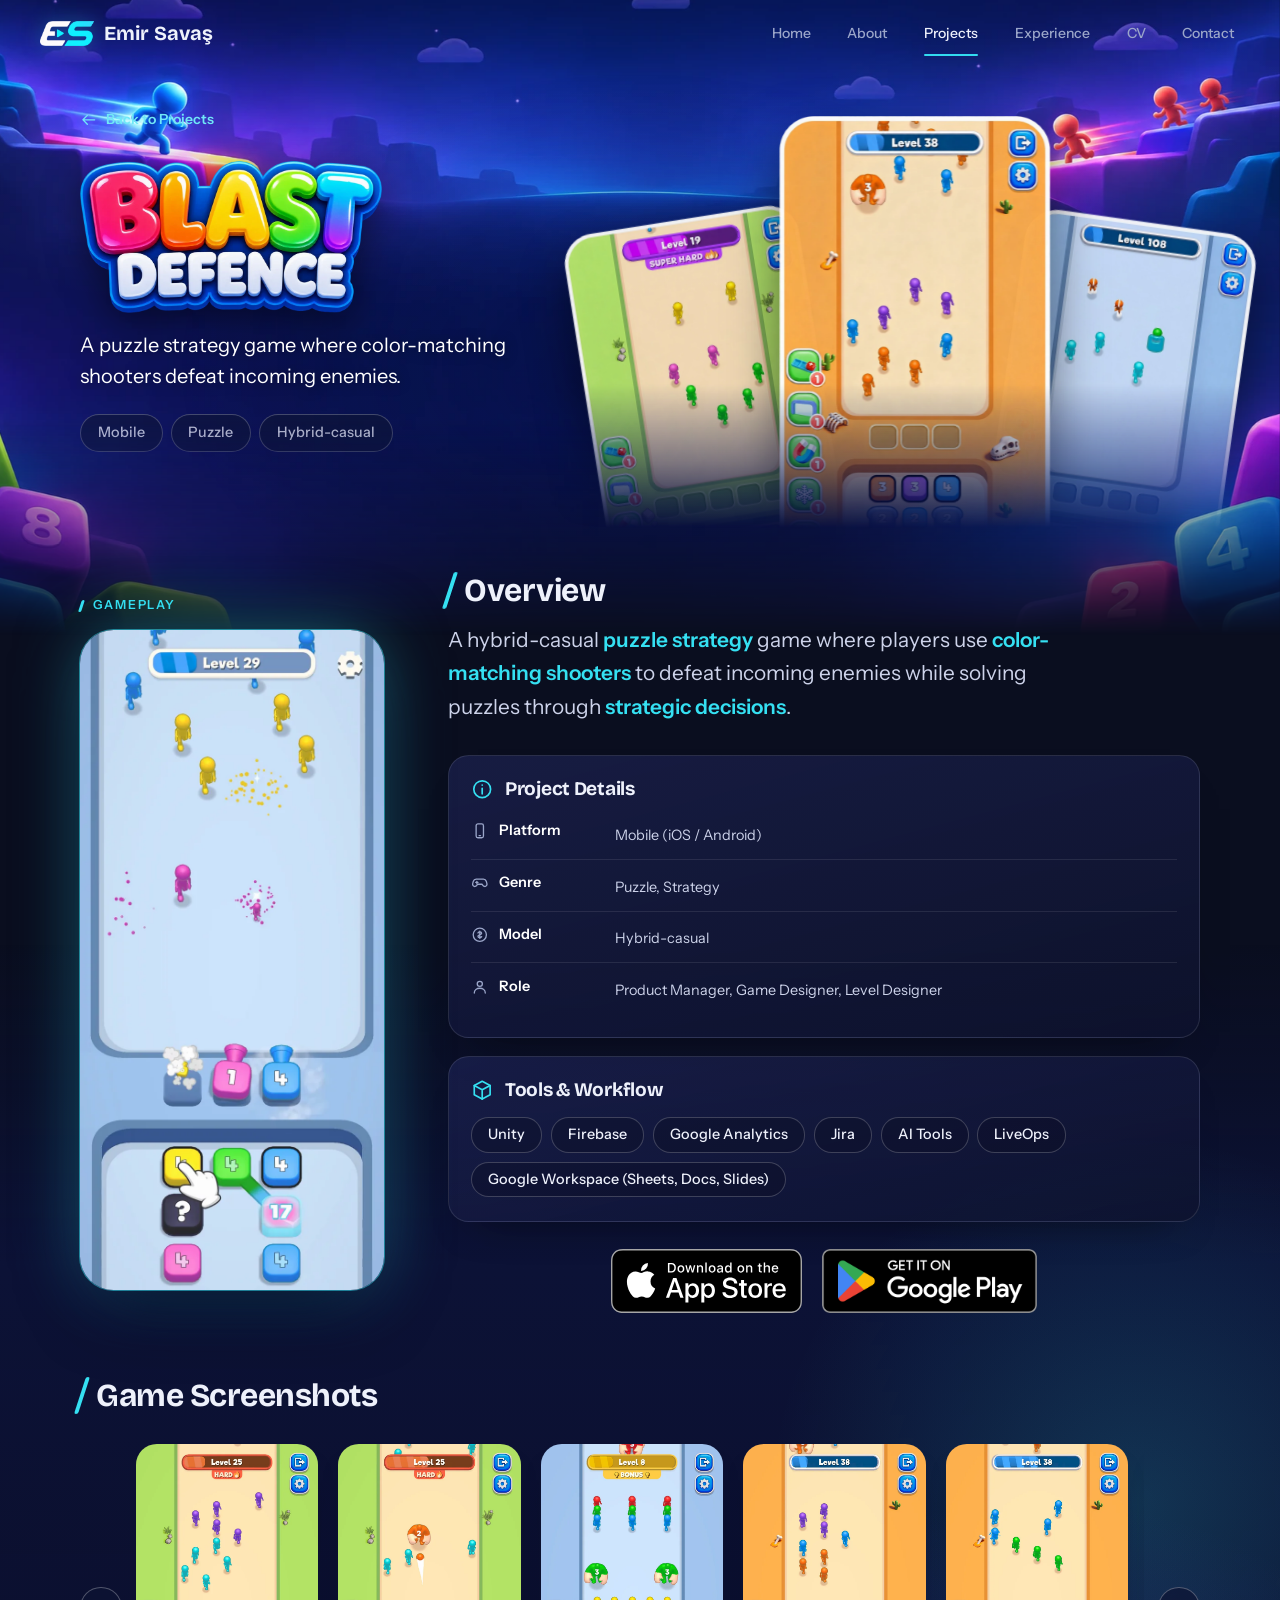
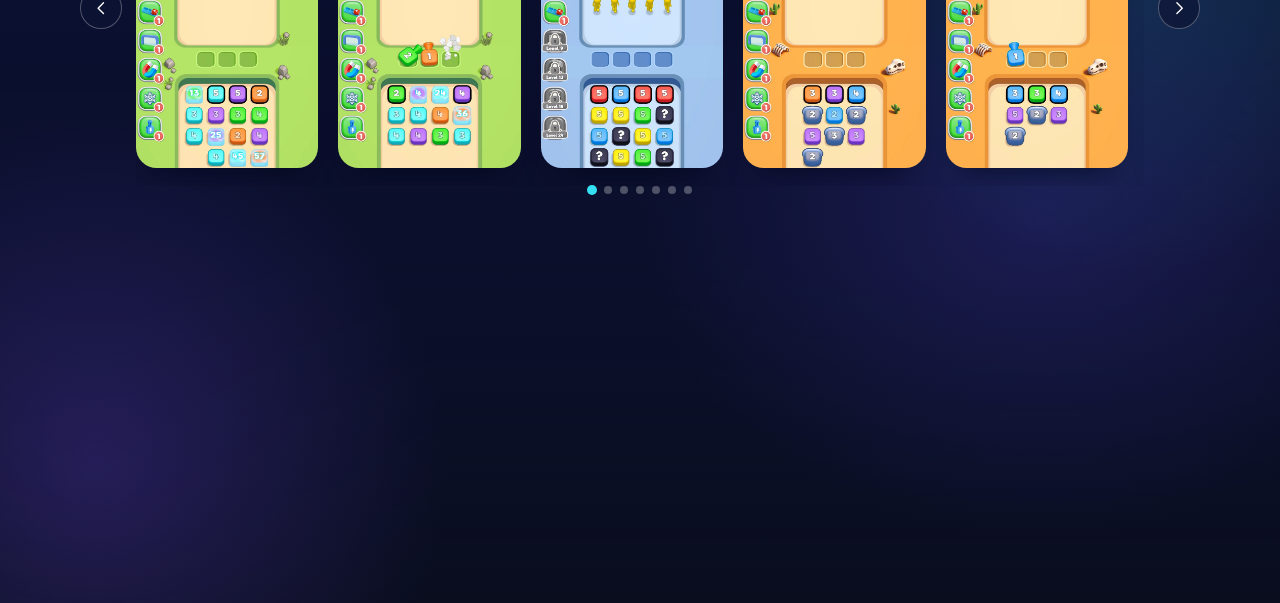
==== projects/blast-defence/index.html @ 20f8f29f "Move It All: role, Tools & Workflow and AI-Assisted Visuals card title Co-Authored-By: Claude Opus 5" ====
<!doctype html>
<html lang="en">
<head>
  <meta charset="utf-8">
  <meta name="viewport" content="width=device-width, initial-scale=1">
  <title>Blast Defence | Emir Savaş</title>
  <meta name="description" content="A puzzle strategy game where color-matching shooters defeat incoming enemies.">
  <meta name="theme-color" content="#0a0e1f">
  <link rel="icon" type="image/png" sizes="32x32" href="../../assets/brand/favicon-32.png">
  <link rel="icon" type="image/png" sizes="64x64" href="../../assets/brand/favicon-64.png">
  <link rel="apple-touch-icon" href="../../assets/brand/apple-touch-icon.png">
  <link rel="preconnect" href="https://fonts.googleapis.com">
  <link rel="preconnect" href="https://fonts.gstatic.com" crossorigin>
  <link href="https://fonts.googleapis.com/css2?family=Bricolage+Grotesque:opsz,wght@12..96,500;12..96,700&family=Instrument+Sans:wght@400;500;600&display=swap" rel="stylesheet">
  <script>document.documentElement.classList.add("js");</script>
  <link rel="stylesheet" href="../../style.css?v=80">
  <link rel="stylesheet" href="../../project.css?v=80">
</head>
<body class="project-page">
  <a class="skip" href="#overview" id="skip-link">Skip to content</a>

  <header class="topbar" id="topbar">
    <a class="brand" href="../../#top" id="brand">
      <img class="brand-mark" src="../../assets/brand/es-logo-nav.png" alt="" width="46" height="24" aria-hidden="true">
      <span id="brand-name">Emir Savaş</span>
    </a>
    <button type="button" class="nav-toggle" id="nav-toggle" aria-expanded="false" aria-controls="nav">
      <span class="nav-toggle-bars" aria-hidden="true"></span>
      <span class="sr-only" id="nav-toggle-label">Menu</span>
    </button>
    <nav id="nav" aria-label="Main"></nav>
  </header>

  <main id="app"><noscript><p class="wrap">This page needs JavaScript. <a href="../../#projects">Back to Projects</a></p></noscript></main>

  <dialog id="lightbox" aria-label="Image preview">
    <button type="button" class="dlg-close" id="lb-close">Close</button>
    <button type="button" class="lb-nav lb-prev" id="lb-prev" aria-label="Previous"></button>
    <img id="lb-img" alt="">
    <button type="button" class="lb-nav lb-next" id="lb-next" aria-label="Next"></button>
  </dialog>

  <script src="../../content.js?v=80"></script>
  <script src="../../project.js?v=80"></script>
  <script src="../../analytics.js?v=80"></script>
</body>
</html>
---- style.css ----
/* =========================================================
   Design system
   Dark navy base, cyan as the one accent, purple only as
   atmosphere. Every section below reads from these tokens.
   ========================================================= */
:root {
  --bg: #0a0e1f;
  --bg-raise: #0e1429;
  --surface: #131a36;
  --surface-2: #1b2449;
  --line: #242e58;
  --line-soft: rgba(255, 255, 255, 0.08);
  --text: #eef1fb;
  --text-soft: #cdd3ea;
  --muted: #9ba6c9;
  --accent: #33dbf0;
  --accent-strong: #70e8f7;
  --accent-ink: #04222a;
  --violet: #6d4dff;
  color-scheme: dark;

  --font-head: "Bricolage Grotesque", "Segoe UI", system-ui, sans-serif;
  --font-body: "Instrument Sans", "Segoe UI", system-ui, sans-serif;

  --step--1: 0.875rem;
  --step-0: 1.0625rem;
  --step-1: 1.25rem;
  --step-2: clamp(1.7rem, 3.4vw, 2.3rem);

  --gutter: clamp(1.25rem, 5vw, 2.5rem);
  --max: 70rem;
  --bar: 4.25rem;
  --ease: cubic-bezier(0.2, 0.8, 0.2, 1);
}

*, *::before, *::after { box-sizing: border-box; }
html { scroll-behavior: smooth; scroll-padding-top: calc(var(--bar) + 0.5rem); }
body {
  margin: 0;
  background-color: var(--bg);
  color: var(--text);
  font: 400 var(--step-0)/1.65 var(--font-body);
  -webkit-font-smoothing: antialiased;
}
body.lock { overflow: hidden; }
img { max-width: 100%; display: block; }
a { color: inherit; }
ul, ol { margin: 0; padding: 0; }
:focus-visible { outline: 2px solid var(--accent); outline-offset: 3px; border-radius: 6px; }

.wrap { width: min(100% - 2 * var(--gutter), var(--max)); margin-inline: auto; }
.section { padding-block: clamp(3.5rem, 8vw, 6rem); }
h1, h2, h3, h4 { font-family: var(--font-head); line-height: 1.1; margin: 0; letter-spacing: -0.015em; }
h2 { font-size: var(--step-2); font-weight: 700; margin-bottom: 1.75rem; text-wrap: balance; }
p { margin: 0 0 1rem; }
.sr-only { position: absolute; width: 1px; height: 1px; overflow: hidden; clip: rect(0 0 0 0); white-space: nowrap; }

.skip { position: absolute; left: -999px; top: 0.5rem; background: var(--accent); color: var(--accent-ink); padding: 0.5rem 0.9rem; border-radius: 8px; z-index: 100; }
.skip:focus { left: 0.5rem; }

/* ---------- Buttons ---------- */
.btn {
  display: inline-flex; align-items: center; justify-content: center; gap: 0.55rem;
  min-height: 3rem; padding: 0.6rem 1.35rem;
  border: 1px solid rgba(255, 255, 255, 0.22); border-radius: 999px;
  background: transparent; color: var(--text);
  font: 500 var(--step--1)/1 var(--font-body); text-decoration: none; cursor: pointer;
  transition: background 0.2s, border-color 0.2s, transform 0.2s var(--ease), box-shadow 0.2s;
}
.btn:hover { background: rgba(255, 255, 255, 0.07); border-color: rgba(255, 255, 255, 0.4); transform: translateY(-2px); }
.btn svg { transition: transform 0.25s var(--ease); }
.btn:hover svg { transform: translateX(3px); }
.btn-primary { background: var(--accent); border-color: var(--accent); color: var(--accent-ink); font-weight: 600; }
.btn-primary:hover { background: var(--accent-strong); border-color: var(--accent-strong); box-shadow: 0 10px 28px -10px rgba(51, 219, 240, 0.7); }
.btn .btn-ico { transition: transform 0.25s var(--ease); }
.btn:hover .btn-ico { transform: none; }
.hero .btn { gap: 0.6rem; }
.btn-row { display: flex; flex-wrap: wrap; gap: 0.8rem; margin: 0; }

/* ---------- Top bar ---------- */
.topbar {
  position: sticky; top: 0; z-index: 30;
  display: flex; align-items: center; justify-content: space-between; gap: 1rem;
  min-height: var(--bar); padding: 0 var(--gutter);
  background: transparent; border-bottom: 1px solid transparent;
  transition: background 0.3s, border-color 0.3s, backdrop-filter 0.3s;
}
.topbar.scrolled {
  background: color-mix(in srgb, var(--bg) 86%, transparent);
  backdrop-filter: blur(12px);
  border-bottom-color: var(--line-soft);
}
.brand { display: inline-flex; align-items: center; gap: 0.65rem; font-family: var(--font-head); font-weight: 700; font-size: 1.25rem; text-decoration: none; white-space: nowrap; }
.brand-mark { display: block; height: 1.55rem; width: auto; filter: drop-shadow(0 0 10px rgba(51, 219, 240, 0.35)); }
#nav { display: flex; gap: clamp(0.5rem, 2vw, 1.6rem); }
#nav a {
  position: relative; padding: 0.5rem 0.35rem; color: var(--muted); text-decoration: none;
  font-size: var(--step--1); font-weight: 500; transition: color 0.2s;
}
#nav a::after {
  content: ""; position: absolute; left: 0.35rem; right: 0.35rem; bottom: -0.2rem; height: 2px; border-radius: 2px;
  background: var(--accent); transform: scaleX(0); transform-origin: left; transition: transform 0.35s var(--ease);
}
#nav a:hover { color: var(--text); }
#nav a[aria-current="true"] { color: var(--text); }
#nav a[aria-current="true"]::after { transform: scaleX(1); }

.nav-toggle {
  display: none; width: 2.75rem; height: 2.75rem; padding: 0; border: 1px solid var(--line); border-radius: 12px;
  background: var(--surface); color: var(--text); cursor: pointer; place-items: center;
}
.nav-toggle-bars, .nav-toggle-bars::before, .nav-toggle-bars::after {
  display: block; width: 1.15rem; height: 2px; border-radius: 2px; background: currentColor; transition: transform 0.3s var(--ease), opacity 0.2s;
}
.nav-toggle-bars { position: relative; }
.nav-toggle-bars::before, .nav-toggle-bars::after { content: ""; position: absolute; left: 0; }
.nav-toggle-bars::before { top: -6px; }
.nav-toggle-bars::after { top: 6px; }
.nav-toggle[aria-expanded="true"] .nav-toggle-bars { background: transparent; }
.nav-toggle[aria-expanded="true"] .nav-toggle-bars::before { top: 0; transform: rotate(45deg); }
.nav-toggle[aria-expanded="true"] .nav-toggle-bars::after { top: 0; transform: rotate(-45deg); }

@media (max-width: 48rem) {
  .nav-toggle { display: grid; }
  #nav {
    position: absolute; top: 100%; left: 0; right: 0; flex-direction: column; gap: 0;
    padding: 0.5rem var(--gutter) 1rem; background: color-mix(in srgb, var(--bg) 96%, transparent); backdrop-filter: blur(14px);
    border-bottom: 1px solid var(--line-soft);
    visibility: hidden; opacity: 0; transform: translateY(-8px);
    transition: opacity 0.25s, transform 0.3s var(--ease), visibility 0s 0.3s;
  }
  #nav.open { visibility: visible; opacity: 1; transform: none; transition-delay: 0s; }
  #nav a { padding: 0.9rem 0; font-size: 1.05rem; border-bottom: 1px solid var(--line-soft); }
  #nav a::after { display: none; }
  #nav a[aria-current="true"] { color: var(--accent); }
}

/* ---------- Hero ---------- */
.hero { position: relative; isolation: isolate; overflow-x: clip; overflow-y: visible; margin-top: calc(-1 * var(--bar)); padding-top: calc(var(--bar) + clamp(2.5rem, 7vw, 5rem)); padding-bottom: clamp(2rem, 5vw, 3.5rem); }
.hero-bg { position: absolute; inset: 0 0 -16rem; z-index: -1; pointer-events: none;
  background:
    radial-gradient(48% 62% at 80% 42%, rgba(124, 77, 255, 0.5), transparent 72%),
    radial-gradient(34% 44% at 58% 78%, rgba(36, 104, 255, 0.28), transparent 72%),
    radial-gradient(30% 40% at 0% 100%, rgba(109, 77, 255, 0.34), transparent 70%),
    radial-gradient(40% 50% at 96% 0%, rgba(168, 85, 247, 0.28), transparent 70%),
    linear-gradient(165deg, #070b1d 0%, #0a1030 50%, #150f4a 100%); -webkit-mask-image: linear-gradient(#000 45%, transparent 96%); mask-image: linear-gradient(#000 45%, transparent 96%); }
.glow { position: absolute; border-radius: 50%; will-change: translate; }
.glow-purple {
  width: 62rem; height: 62rem; right: -16rem; top: -22rem;
  background: radial-gradient(closest-side, rgba(124, 77, 255, 0.5), rgba(109, 77, 255, 0.3) 55%, transparent);
  translate: calc(var(--px, 0) * -0.5px) calc(var(--sy, 0) * 0.14px);
}
.glow-cyan {
  width: 44rem; height: 44rem; left: -18rem; bottom: -14rem;
  background: radial-gradient(closest-side, rgba(51, 219, 240, 0.16), transparent);
  translate: 0 calc(var(--sy, 0) * -0.06px);
}
.particles { position: absolute; inset: 0; pointer-events: none; }
.particles b { position: absolute; width: 6px; height: 6px; border-radius: 50%; background: var(--accent); opacity: 0; }
.particles i { position: absolute; width: var(--s, 2px); height: var(--s, 2px); border-radius: 50%; background: var(--accent); opacity: 0; }
@media (prefers-reduced-motion: reduce) { .particles { display: none; } }
.arc { --t: 3px; position: absolute; border-radius: 50%; aspect-ratio: 1; pointer-events: none;
  background: linear-gradient(145deg, rgba(168, 85, 247, 1), rgba(70, 110, 255, 0.9) 45%, rgba(51, 219, 240, 0.8) 75%, rgba(109, 77, 255, 0.34));
  -webkit-mask: radial-gradient(closest-side, transparent calc(100% - var(--t) - 1px), #000 calc(100% - var(--t)), #000 calc(100% - 0.5px), transparent); mask: radial-gradient(closest-side, transparent calc(100% - var(--t) - 1px), #000 calc(100% - var(--t)), #000 calc(100% - 0.5px), transparent);
  opacity: 0.8; }
.arc.glow { --t: 70px; opacity: 0.16; }
.arc-a { width: 78rem; left: 55%; top: -6rem; }
.arc-b { display: none; }
@media (max-width: 40rem) { .arc-a { width: 34rem; left: 34%; top: 3rem; } .arc-b { display: block; width: 40rem; left: -26rem; bottom: -28rem; } .arc.glow { --t: 44px; opacity: 0.1; } .arc-b.glow { opacity: 0.14; } }
.arc-b.glow { display: none; }
@media (max-width: 40rem) { .arc-b.glow { display: block; } }
.dots {
  position: absolute; inset: 0;
  background-image: radial-gradient(rgba(255, 255, 255, 0.9) 1px, transparent 1.4px); background-size: 44px 44px; opacity: 0.09;
  -webkit-mask-image: radial-gradient(60% 70% at 72% 25%, #000, transparent); mask-image: radial-gradient(60% 70% at 72% 25%, #000, transparent);
  translate: 0 calc(var(--sy, 0) * 0.05px);
}

.hero-grid { display: grid; gap: 2.5rem; align-items: center; }
@media (min-width: 60rem) { .hero-grid { grid-template-columns: minmax(0, 1.12fr) minmax(0, 1fr); gap: 2rem; } }

.hero-name { margin: 0; font-size: clamp(3.1rem, 8.4vw, 5.5rem); font-weight: 800; letter-spacing: -0.045em; line-height: 0.98; color: #f6f8ff; }
.hero-label {
  display: flex; align-items: center; gap: 0.8rem; margin: 1.1rem 0 1.9rem;
  font-size: clamp(0.82rem, 1.6vw, 1rem); font-weight: 600; letter-spacing: 0.2em; text-transform: uppercase; color: var(--accent);
}
.hero-label::before { content: ""; flex: none; width: 3px; height: 1.15rem; border-radius: 2px; background: var(--accent); }
.hero-headline { margin: 0; max-width: 38rem; font-size: clamp(2rem, 4.2vw, 2.8rem); font-weight: 700; letter-spacing: -0.035em; line-height: 1.08; color: var(--text); }
@media (min-width: 60rem) { .hero-headline .hl-main, .hero-headline .hl-lead { white-space: nowrap; } }
.hero-headline .hl-lead { display: block; }
.hero-headline .hl-main { display: block; }
.hero-headline .hl-ul { position: relative; display: inline-block; }
.hero-headline .hl-ul svg { position: absolute; left: 0; bottom: -0.12em; width: 100%; height: 0.24em; overflow: visible; }
.hero-headline .hl-ul path { fill: none; stroke: var(--accent); stroke-width: 4; stroke-linecap: round; }
.hero-headline .hl { color: var(--accent); }
.hero-text { max-width: 34rem; margin: 1.4rem 0 2rem; font-size: clamp(1.05rem, 1.7vw, 1.15rem); line-height: 1.65; color: var(--text-soft); }

/* Hero art: real game screenshots, overlapped and tilted */
.hero-art {
  position: relative; width: 100%; max-width: 34rem; margin-inline: auto; height: clamp(21rem, 40vw, 34rem);
  translate: 0 calc(var(--sy, 0) * -0.05px);
}
.art-card {
  position: absolute; aspect-ratio: 676 / 1200; rotate: var(--r, 0deg);
  translate: calc(var(--px, 0) * var(--depth, 1) * 1px) calc(var(--py, 0) * var(--depth, 1) * 1px);
  filter: drop-shadow(0 0 1.5px rgba(51, 219, 240, 0.9)) drop-shadow(0 0 14px rgba(51, 219, 240, 0.28)) drop-shadow(0 26px 34px rgba(3, 5, 16, 0.6));
  transition: translate 0.5s var(--ease), filter 0.4s;
}
.art-card:hover { filter: drop-shadow(0 0 2px rgba(120, 240, 255, 1)) drop-shadow(0 0 26px rgba(51, 219, 240, 0.55)) drop-shadow(0 26px 34px rgba(3, 5, 16, 0.6)); }
.hero-art::before { content: ""; position: absolute; inset: 8% -6% 4%; z-index: 0; pointer-events: none; background: radial-gradient(closest-side, rgba(51, 219, 240, 0.16), transparent 72%); }
.art-card img { width: 100%; height: 100%; object-fit: contain; }
.art-1 { --depth: 0.55; --r: -9deg; height: 70%; left: 3%; top: 19%; z-index: 1; }
.art-2 { --depth: 1; --r: -4deg; height: 93%; left: 0; right: 0; margin-inline: auto; top: 2%; z-index: 3; }
.art-3 { --depth: 1.5; --r: 8deg; height: 74%; right: 1%; top: 14%; z-index: 2; }
.art-spark { position: absolute; z-index: 4; left: 27%; top: -1%; width: 3.4rem; color: var(--accent); }
.art-spark path { fill: none; stroke: currentColor; stroke-width: 3; stroke-linecap: round; }
.art-dot { position: absolute; z-index: 0; border-radius: 50%; }
.art-dot-a { width: 0.7rem; height: 0.7rem; right: 8%; top: 4%; background: var(--violet); opacity: 0.8; }
.art-dot-b { width: 0.5rem; height: 0.5rem; left: 8%; bottom: 8%; background: var(--accent); opacity: 0.7; }

@media (prefers-reduced-motion: no-preference) {
  .art-card > img { animation: float var(--dur, 7s) ease-in-out infinite; animation-delay: var(--delay, 0s); transition: scale 0.4s var(--ease); }
  .art-card:hover > img { scale: 1.04; }
  .art-1 { --delay: -2s; --dur: 7.8s; }
  .art-2 { --delay: -4.5s; --dur: 6.6s; }
  .art-3 { --delay: -1s; --dur: 8.6s; }
  .art-spark { animation: float 5s ease-in-out infinite -1s; }
  .glow-purple { animation: breathe 16s ease-in-out infinite; }
  .glow-cyan { animation: breathe 20s ease-in-out -6s infinite; }
  .particles b { animation: ping 11s ease-out var(--w, 0s) infinite; }
  .particles i { animation: drift var(--t, 16s) ease-in-out var(--w, 0s) infinite; }
}
@keyframes float { 0%, 100% { translate: 0 0; } 50% { translate: 0 -0.7rem; } }
@keyframes draw { to { stroke-dashoffset: 0; } }
@keyframes ping { 0% { opacity: 0; scale: 1; } 4% { opacity: 0.9; } 14% { opacity: 0; scale: 5; } 100% { opacity: 0; scale: 5; } }
@keyframes breathe { 0%, 100% { scale: 1; opacity: 1; } 50% { scale: 1.08; opacity: 0.8; } }
@keyframes drift { 0%, 100% { translate: 0 0; opacity: 0; } 20%, 80% { opacity: 0.55; } 50% { translate: 8px -26px; opacity: 0.4; } }

@media (max-width: 40rem) {
  .hero-art { height: 18.5rem; max-width: 22rem; }
  .art-spark { left: 24%; width: 2.4rem; }
  .hero-label { position: relative; margin-bottom: 2.4rem; }
  .hero-label::after { content: ""; position: absolute; left: 0; bottom: -1rem; width: 3.4rem; height: 2px; border-radius: 2px; background: var(--accent); }
}
}

@media (prefers-reduced-motion: no-preference) {
  .topbar { animation: nav-in 0.6s var(--ease) backwards; }
  .hero-headline .hl { animation: fade-in 0.9s ease 0.62s backwards; }
  .hero-headline .hl-ul path { stroke-dasharray: 1; stroke-dashoffset: 1; animation: draw 0.9s var(--ease) 1.1s forwards; }
}
@keyframes nav-in { from { opacity: 0; transform: translateY(-12px); } }

/* ---------- Expertise strip ---------- */
.expertise {
  list-style: none; display: grid; gap: 0.25rem; grid-template-columns: 1fr;
  margin: clamp(2.5rem, 6vw, 4rem) 0 0; padding: 0.6rem;
  border: 1px solid color-mix(in srgb, var(--accent) 22%, var(--line)); border-radius: 22px;
  background: color-mix(in srgb, var(--surface) 55%, transparent); backdrop-filter: blur(6px);
}
@media (min-width: 36rem) { .expertise { grid-template-columns: repeat(2, minmax(0, 1fr)); } }
@media (min-width: 64rem) {
  .expertise { grid-template-columns: repeat(4, minmax(0, 1fr)); gap: 0; padding: 0.7rem 0.5rem; }
  .expertise li { position: relative; }
  .expertise li + li::before { content: ""; position: absolute; left: 0; top: 18%; bottom: 18%; width: 1px; background: var(--line-soft); }
}
.expertise .exp-item { padding: 1rem 1.1rem; border-radius: 16px; transition: background 0.3s, box-shadow 0.3s; }
.expertise .exp-item:hover { background: color-mix(in srgb, var(--accent) 7%, transparent); box-shadow: inset 0 0 0 1px color-mix(in srgb, var(--accent) 28%, transparent); }
.exp-item { display: flex; align-items: flex-start; gap: 1rem; min-width: 0; }
.exp-ico {
  flex: none; display: grid; place-items: center; width: 3.2rem; height: 3.2rem; border-radius: 14px;
  background: var(--surface); border: 1px solid var(--line); color: var(--accent);
  transition: transform 0.3s var(--ease), border-color 0.3s;
}
.exp-item:hover .exp-ico { transform: translateY(-3px); border-color: rgba(51, 219, 240, 0.5); }
.exp-ico svg { width: 1.6rem; height: 1.6rem; overflow: visible; }
.exp-ico svg * { fill: none; stroke: currentColor; stroke-width: 1.8; stroke-linecap: round; stroke-linejoin: round; }
.exp-ico svg .solid { fill: currentColor; stroke: none; }
.exp-title { font-family: var(--font-head); font-weight: 700; font-size: 1.05rem; line-height: 1.2; }
.expertise .exp-title { font-size: 0.86rem; letter-spacing: 0.07em; text-transform: uppercase; line-height: 1.25; color: var(--text); }
.exp-text { margin: 0.2rem 0 0; font-size: var(--step--1); color: var(--muted); line-height: 1.4; }
.expertise .exp-text { margin-top: 0.35rem; font-size: 0.9rem; color: var(--text-soft); opacity: 0.8; line-height: 1.5; }

@media (prefers-reduced-motion: no-preference) {
  .ico-bulb .ray { animation: ray 2.8s ease-in-out infinite; }
  .ico-bulb .ray:nth-of-type(2) { animation-delay: 0.25s; }
  .ico-bulb .ray:nth-of-type(3) { animation-delay: 0.5s; }
  .ico-layers .top { animation: lift 3.2s ease-in-out infinite; }
  .ico-layers .mid { animation: lift 3.2s ease-in-out infinite 0.15s; }
  .ico-code .l { animation: nudge-l 2.8s ease-in-out infinite; }
  .ico-code .r { animation: nudge-r 2.8s ease-in-out infinite; }
  .exp-item:hover .ico-cycle .spin { transform: rotate(180deg); }
  .ico-cycle .spin { transform-box: fill-box; transform-origin: center; transition: transform 0.7s var(--ease); }
  .exp-item:hover .ico-pad { animation: lift 0.6s ease-in-out 2; }
  .ico-pad .btn-a { animation: ray 2.4s ease-in-out infinite; }
  .ico-pad .btn-b { animation: ray 2.4s ease-in-out 0.6s infinite; }
  .ico-bars .b { transform-box: fill-box; transform-origin: 50% 100%; animation: grow 3s ease-in-out infinite; }
  .ico-bars .b:nth-of-type(2) { animation-delay: 0.2s; }
  .ico-bars .b:nth-of-type(3) { animation-delay: 0.4s; }
}
@keyframes ray { 0%, 100% { opacity: 0.35; } 50% { opacity: 1; } }
@keyframes lift { 0%, 100% { translate: 0 0; } 50% { translate: 0 -2px; } }
@keyframes nudge-l { 0%, 100% { translate: 0 0; } 50% { translate: -2px 0; } }
@keyframes nudge-r { 0%, 100% { translate: 0 0; } 50% { translate: 2px 0; } }
@keyframes grow { 0%, 100% { transform: scaleY(1); } 50% { transform: scaleY(0.62); } }

/* ---------- About ---------- */
.about-section { position: relative; isolation: isolate; }
.ab-bg { position: absolute; z-index: -1; inset: -3rem calc(50% - 50vw) -2rem; pointer-events: none; overflow: hidden;
  -webkit-mask-image: linear-gradient(transparent, #000 12rem, #000 calc(100% - 18rem), transparent); mask-image: linear-gradient(transparent, #000 12rem, #000 calc(100% - 18rem), transparent);
  background:
    radial-gradient(60rem 34rem at 88% 8%, rgba(109, 77, 255, 0.3), transparent 66%),
    radial-gradient(48rem 30rem at 4% 62%, rgba(70, 60, 200, 0.12), transparent 68%),
    radial-gradient(40rem 22rem at 60% 100%, rgba(51, 219, 240, 0.06), transparent 70%); }
.ab-arc { position: absolute; border-radius: 50%; border: 1px solid transparent; opacity: 0.55;
  -webkit-mask: radial-gradient(closest-side, transparent calc(100% - 2px), #000 calc(100% - 1px)); mask: radial-gradient(closest-side, transparent calc(100% - 2px), #000 calc(100% - 1px));
  background: conic-gradient(from 200deg, transparent 0 50%, rgba(51, 219, 240, 0.55) 72%, rgba(143, 123, 255, 0.5) 88%, transparent 100%); }
.ab-arc-a { width: 70rem; aspect-ratio: 1; right: -30rem; top: -22rem; }
.ab-arc-b { width: 52rem; aspect-ratio: 1; left: -28rem; bottom: -24rem; opacity: 0.35; }
.ab-dots { position: absolute; inset: 0; }
.pj-dots { position: absolute; inset: 0; }
.pj-dots i, .ab-dots i { position: absolute; width: var(--s, 2px); height: var(--s, 2px); border-radius: 50%; background: #cfd6ff; opacity: 0.18; }

.sec-head.ab-head { margin-bottom: clamp(2.25rem, 5vw, 3.5rem); }
.ab-head h2 { position: relative; display: block; margin: 0; padding-bottom: 1.1rem; }
.ab-head h2::after { content: ""; position: absolute; left: 0; bottom: 0; width: 3.25rem; height: 3px; border-radius: 3px; background: var(--accent); box-shadow: 0 0 14px rgba(51, 219, 240, 0.5); }

.ab-grid { display: grid; gap: 2.75rem; grid-template-columns: minmax(0, 1fr); align-items: start; }
@media (min-width: 64rem) { .ab-grid { grid-template-columns: minmax(0, 1fr) minmax(0, 27rem); gap: 4rem; } }

.ab-steps { list-style: none; margin: 0; padding: 0; display: grid; gap: 2.5rem; position: relative; }
.ab-step { display: grid; grid-template-columns: 3.25rem minmax(0, 1fr); gap: 1.4rem; position: relative; }
.ab-step:not(:last-child)::before {
  content: ""; position: absolute; left: calc(1.625rem - 0.5px); top: 3.75rem; bottom: -2.1rem; width: 0; border-left: 1px dashed color-mix(in srgb, var(--accent) 50%, transparent);
  transform-origin: top; 
}
.ab-num {
  display: grid; place-items: center; width: 3.25rem; height: 3.25rem; border-radius: 14px;
  font-family: var(--font-head); font-weight: 700; font-size: 1rem; color: var(--accent);
  background: color-mix(in srgb, var(--accent) 8%, var(--bg)); border: 1px solid color-mix(in srgb, var(--accent) 55%, transparent);
  box-shadow: 0 0 22px rgba(51, 219, 240, 0.16);
}
.ab-body h3 { margin: 0.5rem 0 0.6rem; font-size: clamp(1.25rem, 2.2vw, 1.55rem); line-height: 1.2; color: var(--text); }
.ab-text { margin: 0; max-width: 40rem; color: var(--text-soft); line-height: 1.7; }
.ab-text .hl { color: var(--accent); }

.ab-side { min-width: 0; }
@media (min-width: 64rem) {
  .ab-side { padding: 1.5rem; border: 1px solid var(--line); border-radius: 24px; background: linear-gradient(165deg, color-mix(in srgb, var(--surface) 55%, transparent), color-mix(in srgb, var(--bg) 60%, transparent)); }
}
.ab-panel-h { margin: 0 0 1.1rem; font-size: 0.78rem; letter-spacing: 0.16em; text-transform: uppercase; color: var(--accent); }
.glance-list { display: grid; gap: 1rem; }
.gl-card {
  min-width: 0; padding: 1.2rem 1.25rem 1.3rem; border: 1px solid var(--line); border-radius: 18px; background: color-mix(in srgb, var(--surface) 70%, var(--bg));
  transition: transform 0.3s var(--ease), border-color 0.3s, box-shadow 0.3s;
}
.gl-card:hover, .how-item:hover { transform: translateY(-3px); border-color: color-mix(in srgb, var(--accent) 55%, transparent); box-shadow: 0 8px 28px -12px rgba(51, 219, 240, 0.35); }
.gl-top { display: flex; align-items: center; gap: 0.8rem; margin-bottom: 0.95rem; }
.gl-top h4 { margin: 0; font-size: 1.02rem; font-family: var(--font-head); color: var(--text); }
.gl-ico {
  display: grid; place-items: center; width: 2.5rem; height: 2.5rem; border-radius: 12px; color: var(--accent); flex: none;
  background: color-mix(in srgb, var(--accent) 9%, transparent); border: 1px solid color-mix(in srgb, var(--accent) 28%, transparent);
}
.gl-ico svg { width: 1.3rem; height: 1.3rem; overflow: visible; transition: transform 0.4s var(--ease); }
.gl-edu { display: flex; align-items: center; justify-content: space-between; gap: 0.75rem 1rem; flex-wrap: wrap; }
.gl-title { margin: 0; font-family: var(--font-head); font-weight: 700; color: var(--text); font-size: 1.05rem; }
.gl-sub { margin: 0.15rem 0 0; color: var(--text-soft); font-size: var(--step--1); }
.gl-years, .ab-pills li {
  display: inline-block; padding: 0.3rem 0.75rem; border-radius: 999px; font-size: 0.82rem; color: var(--text-soft); white-space: nowrap;
  border: 1px solid color-mix(in srgb, var(--accent) 30%, transparent); background: color-mix(in srgb, var(--accent) 6%, transparent);
  transition: color 0.2s, border-color 0.2s, background 0.2s, transform 0.2s;
}
.ab-pills { list-style: none; margin: 0; padding: 0; display: flex; flex-wrap: wrap; gap: 0.5rem; }
.ab-pills li:hover { color: var(--text); border-color: var(--accent); background: color-mix(in srgb, var(--accent) 14%, transparent); transform: translateY(-1px); }

.ab-how { margin-top: clamp(2.75rem, 5vw, 4rem); min-width: 0; }
.how-label { margin: 0 0 1.1rem; font-size: 0.78rem; letter-spacing: 0.16em; text-transform: uppercase; color: var(--accent); }
.how-list { list-style: none; margin: 0; padding: 0; display: grid; gap: 0.9rem; grid-template-columns: minmax(0, 1fr); }
.how-item {
  display: grid; grid-template-columns: 2.5rem minmax(0, 1fr); gap: 1rem; align-items: start; padding: 1.15rem 1.2rem;
  border: 1px solid var(--line); border-radius: 18px; background: color-mix(in srgb, var(--surface) 55%, var(--bg));
  transition: transform 0.3s var(--ease), border-color 0.3s, box-shadow 0.3s;
}
.how-copy { min-width: 0; }
.how-item { align-content: start; }
@media (max-width: 40rem) { .ab-num { border-radius: 50%; width: 3rem; height: 3rem; } .ab-step { grid-template-columns: 3rem minmax(0, 1fr); gap: 1.1rem; } .ab-step:not(:last-child)::before { left: calc(1.5rem - 0.5px); top: 3.5rem; } }
.how-n { display: none; }
.how-item h4 { margin: 0.1rem 0 0.4rem; font-size: 0.82rem; letter-spacing: 0.12em; text-transform: uppercase; color: var(--text); }
.how-item p { margin: 0; color: var(--text-soft); font-size: var(--step--1); line-height: 1.55; }
@media (min-width: 40rem) and (max-width: 63.99rem) { .how-list { grid-template-columns: repeat(2, minmax(0, 1fr)); } }
@media (min-width: 64rem) {
  .how-list { grid-template-columns: repeat(4, minmax(0, 1fr)); gap: 1rem; }
  .how-item { grid-template-columns: minmax(0, 1fr); gap: 0.9rem; padding: 1.4rem 1.35rem 1.5rem; }
}
.gl-card:hover .gl-ico svg, .how-item:hover .gl-ico svg { transform: translateY(-2px) rotate(-4deg); }

@media (prefers-reduced-motion: no-preference) {
  html.js .ab-step:not(:last-child)::before { transform: scaleY(0); transition: transform 0.9s var(--ease); transition-delay: calc(var(--d, 0ms) + 350ms); }
  html.js .ab-step.in:not(:last-child)::before { transform: scaleY(1); }
  html.js .ab-step .ab-num { transition: scale 0.6s var(--ease); transition-delay: var(--d, 0ms); }
  html.js .ab-step:not(.in) .ab-num { scale: 0.7; }
  html.js .ab-head h2::after { transform: scaleX(0); transform-origin: left; transition: transform 0.8s var(--ease) 0.25s; }
  html.js .ab-head.in h2::after { transform: scaleX(1); }
  html.js .gl-card.reveal, html.js .how-item.reveal { transition: transform 0.3s var(--ease), border-color 0.3s, box-shadow 0.3s; transition-delay: 0ms; }
  html.js .gl-card.reveal:not(.in), html.js .how-item.reveal:not(.in) { transform: none; }
  html.js .gl-card.reveal.in, html.js .how-item.reveal.in { animation: rise 0.7s var(--ease) var(--d, 0ms) backwards; }
  html.js .gl-card:not(.in) .ab-pills li { opacity: 0; translate: 0 8px; }
  html.js .gl-card.in .ab-pills li { animation: chip-in 0.5s var(--ease) backwards; animation-delay: calc(var(--d, 0ms) + 200ms + var(--i, 0) * 45ms); }
  .ab-dots i { animation: drift var(--t, 12s) ease-in-out var(--w, 0s) infinite; }
  .ab-arc-a { animation: fade-in 1.6s ease both; }
}
@keyframes chip-in { from { opacity: 0; translate: 0 8px; } }
/* ---------- Experience: career journey ---------- */
.journey-section { position: relative; isolation: isolate; overflow-x: clip; }
.exp-bg {
  position: absolute; z-index: -1; inset: -5rem 0 -4rem; pointer-events: none;
  background:
    radial-gradient(ellipse 36% 9% at 92% 24%, rgba(109, 77, 255, 0.34), transparent),
    radial-gradient(ellipse 34% 9% at 6% 38%, rgba(51, 150, 240, 0.26), transparent),
    radial-gradient(ellipse 38% 10% at 90% 52%, rgba(90, 70, 235, 0.32), transparent),
    radial-gradient(ellipse 34% 9% at 8% 64%, rgba(109, 77, 255, 0.3), transparent),
    radial-gradient(ellipse 38% 9% at 88% 80%, rgba(51, 200, 240, 0.22), transparent),
    radial-gradient(ellipse 34% 8% at 10% 92%, rgba(90, 70, 235, 0.3), transparent);
  -webkit-mask-image: linear-gradient(transparent, #000 7rem, #000 calc(100% - 7rem), transparent);
  mask-image: linear-gradient(transparent, #000 7rem, #000 calc(100% - 7rem), transparent);
}
.exp-bg::before, .exp-bg::after, .exp-bg i {
  content: ""; position: absolute; left: 0; right: 0; height: clamp(30rem, 66.7vw, 64rem);
  background: url("assets/bg/exp-bg.webp") left top / cover no-repeat; mix-blend-mode: screen;
  -webkit-mask-image: linear-gradient(transparent, #000 16%, #000 36%, transparent 72%); mask-image: linear-gradient(transparent, #000 16%, #000 36%, transparent 72%);
}
.exp-bg::before { top: 0; }
.exp-bg i { top: 34%; background-position: right bottom; -webkit-mask-image: linear-gradient(to top, transparent, #000 16%, #000 36%, transparent 72%); mask-image: linear-gradient(to top, transparent, #000 16%, #000 36%, transparent 72%); }
.exp-bg::after { top: 68%; }
.exp-stars { position: absolute; inset: 0; }
.exp-stars i { position: absolute; width: var(--s, 2px); height: var(--s, 2px); border-radius: 50%; background: #d6dcff; opacity: 0.55; }
.exp-stars i.big { background: #bff5ff; box-shadow: 0 0 6px 1px rgba(112, 232, 247, 0.7), 0 0 14px 3px rgba(51, 219, 240, 0.25); opacity: 0.6; }
@media (prefers-reduced-motion: no-preference) {
  .exp-stars i { animation: twinkle var(--t, 5s) ease-in-out var(--w, 0s) infinite; }
  .exp-stars i.dr { animation: twinkle var(--t, 5s) ease-in-out var(--w, 0s) infinite, star-drift var(--dt, 14s) ease-in-out var(--w, 0s) infinite; }
}
@keyframes twinkle { 0%, 100% { opacity: 0.25; } 50% { opacity: 1; } }
@keyframes star-drift { 0%, 100% { translate: 0 0; } 50% { translate: 10px -22px; } }
.sec-head { position: relative; margin-bottom: clamp(2rem, 4vw, 3rem); }
.sec-head h2 { margin-bottom: 0.6rem; font-size: clamp(2.1rem, 4.6vw, 3rem); }
.eyebrow {
  display: flex; align-items: center; gap: 0.8rem; margin: 0 0 0.9rem;
  font-size: 0.8rem; font-weight: 600; letter-spacing: 0.22em; text-transform: uppercase; color: var(--accent);
}
.eyebrow::before { content: ""; width: 3px; height: 1.1rem; border-radius: 2px; background: var(--accent); }
.sec-sub { margin: 0; max-width: 40rem; text-wrap: balance; color: var(--muted); font-size: 1.1rem; }
.route { position: absolute; right: 0; top: -0.2rem; width: 15rem; display: none; overflow: visible; filter: drop-shadow(0 0 6px rgba(51, 219, 240, 0.85)) drop-shadow(0 0 16px rgba(51, 219, 240, 0.45)); }
.route path { fill: none; stroke: var(--accent-strong); stroke-width: 2.4; stroke-dasharray: 2 7; stroke-linecap: round; }
.route circle { fill: var(--bg); stroke: var(--accent-strong); stroke-width: 2.6; }
.route .flag { stroke-dasharray: none; stroke-width: 3; stroke-linejoin: round; fill: rgba(112, 232, 247, 0.28); }
@media (min-width: 52rem) { .route { display: block; } }

.exp-layout { display: grid; gap: 2.5rem; align-items: start; }
@media (min-width: 48rem) { .exp-layout { grid-template-columns: minmax(0, 1fr) 16rem; gap: 1.75rem; } }
@media (min-width: 64rem) { .exp-layout { grid-template-columns: minmax(0, 7fr) minmax(0, 3fr); gap: 2.75rem; } }

/* Timeline: a track, a fill that grows with scroll, and one numbered node per card */
.journey { --p: 1; --lh: 100%; list-style: none; position: relative; display: grid; gap: 1.35rem; margin: 0; padding: 0; }
.journey::before, .journey::after {
  content: ""; position: absolute; left: 1.1rem; top: 2.3rem; width: 2px; height: var(--lh); margin-left: -1px; border-radius: 2px;
}
.journey::before { background: var(--line); }
.journey::after {
  background: linear-gradient(var(--accent), rgba(51, 219, 240, 0.45));
  box-shadow: 0 0 10px rgba(51, 219, 240, 0.5);
  transform: scaleY(var(--p)); transform-origin: top;
}
.jitem { position: relative; padding-left: 3.4rem; }
.jn {
  position: absolute; left: 0; top: 1.2rem; z-index: 1; display: grid; place-items: center; width: 2.2rem; height: 2.2rem; border-radius: 50%;
  font-family: var(--font-head); font-weight: 700; font-size: 0.78rem; color: var(--muted);
  background: var(--bg); border: 2px solid var(--line);
  transition: border-color 0.4s, box-shadow 0.4s, color 0.4s, background 0.4s;
}
.jitem.reached .jn { color: var(--accent); border-color: var(--accent); background: color-mix(in srgb, var(--accent) 10%, var(--bg)); box-shadow: 0 0 0 4px rgba(51, 219, 240, 0.1), 0 0 16px rgba(51, 219, 240, 0.5); }

.jcard {
  display: grid; gap: 0.95rem; padding: 1.5rem 1.65rem 1.65rem;
  background: color-mix(in srgb, var(--surface) 60%, transparent); border: 1px solid var(--line); border-radius: 18px;
  transition: transform 0.3s var(--ease), border-color 0.3s, background 0.3s, box-shadow 0.3s;
}
.jcard:hover { transform: translateY(-3px); border-color: color-mix(in srgb, var(--accent) 45%, var(--line)); background: color-mix(in srgb, var(--surface) 82%, transparent); box-shadow: 0 14px 34px -22px rgba(51, 219, 240, 0.45); }
.jcard.jc-primary {
  padding: 1.85rem 2rem 2rem;
  background: linear-gradient(135deg, rgba(51, 219, 240, 0.09), rgba(109, 77, 255, 0.07) 70%), var(--surface);
  border-color: rgba(51, 219, 240, 0.6);
  box-shadow: 0 0 0 1px rgba(51, 219, 240, 0.1), 0 16px 40px -22px rgba(51, 219, 240, 0.55);
}
.jcard.jc-primary:hover { border-color: var(--accent); box-shadow: 0 0 0 1px rgba(51, 219, 240, 0.18), 0 20px 44px -20px rgba(51, 219, 240, 0.65); }
.jc-head { display: flex; flex-wrap: wrap; align-items: baseline; justify-content: space-between; gap: 0.4rem 1.5rem; }
.jc-role { margin: 0; font-size: 1.4rem; line-height: 1.2; font-weight: 700; color: var(--text); }
.jc-primary .jc-role { font-size: 1.65rem; }
.jc-company { margin: 0.3rem 0 0; color: var(--text-soft); font-size: 1.02rem; font-weight: 600; }
.jc-date { display: inline-flex; align-items: center; gap: 0.45rem; color: var(--muted); font-size: 0.9rem; white-space: nowrap; }
.jc-date svg { flex: none; }
.jc-tags { list-style: none; display: flex; flex-wrap: wrap; gap: 0.4rem; margin: 0; padding: 0; }
.jc-tags li {
  padding: 0.16rem 0.65rem; border-radius: 999px; font-size: 0.74rem; font-weight: 500; color: var(--muted);
  border: 1px solid var(--line); background: transparent;
}
.jc-intro { margin: 0.2rem 0 0; max-width: 46rem; color: var(--text); font-size: 1.05rem; line-height: 1.65; }
.jc-compact .jc-intro { font-size: 1rem; }
.jc-label { margin: 0.3rem 0 -0.1rem; font-size: 0.72rem; font-weight: 600; letter-spacing: 0.16em; text-transform: uppercase; color: var(--muted); }
.jc-points { list-style: none; margin: 0; padding: 0; display: grid; gap: 0.7rem; }
.jc-points li { position: relative; padding-left: 1.4rem; max-width: 46rem; color: var(--text-soft); font-size: 1rem; line-height: 1.65; }
.jc-compact .jc-points { gap: 0.55rem; }
.jc-compact .jc-points li { font-size: 0.97rem; }
.jc-points li::before { content: ""; position: absolute; left: 0.1rem; top: 0.72em; width: 0.42rem; height: 0.42rem; border-radius: 50%; background: var(--accent); opacity: 0.85; box-shadow: 0 0 8px rgba(51, 219, 240, 0.5); }
.jcard .hl { color: var(--accent); font-weight: 500; }
.jc-primary .hl { font-weight: 600; }

/* Core Expertise panel */
.core {
  padding: 1.5rem 1.5rem 0.5rem; border: 1px solid var(--line); border-radius: 20px;
  background: linear-gradient(160deg, rgba(109, 77, 255, 0.1), transparent 55%), color-mix(in srgb, var(--surface) 70%, transparent);
}
@media (min-width: 48rem) { .core { position: sticky; top: calc(var(--bar) + 1.25rem); } }
.core h3 { position: relative; margin-bottom: 1.4rem; padding-bottom: 0.9rem; font-size: 0.9rem; letter-spacing: 0.2em; text-transform: uppercase; }
.core h3::after { content: ""; position: absolute; left: 0; bottom: 0; width: 2.5rem; height: 3px; border-radius: 2px; background: var(--accent); }
.core-list { list-style: none; margin: 0; padding: 0; }
.core-list .exp-item { padding: 1.1rem 0; border-top: 1px solid var(--line-soft); }
.core-list .exp-item:first-child { border-top: 0; padding-top: 0; }
.core-list .exp-title { font-size: 1.05rem; }
.core-list .exp-text { line-height: 1.5; font-size: 0.93rem; }

@media (prefers-reduced-motion: no-preference) {
  html.js .jitem.reveal:not(.in) { transform: translateY(26px); }
}
@media (max-width: 40rem) {
  .jitem { padding-left: 0; padding-top: 0; }
  .journey::before, .journey::after { display: none; }
  .jn { position: static; width: 2rem; height: 2rem; margin-bottom: 0.55rem; font-size: 0.74rem; }
  .jcard, .jcard.jc-primary { padding: 1.2rem 1.15rem 1.35rem; }
  .jc-role, .jc-primary .jc-role { font-size: 1.3rem; }
  .jc-head { flex-direction: column; align-items: flex-start; }
  .jc-intro { font-size: 1rem; }
  .jc-points li, .jc-compact .jc-points li { font-size: 0.96rem; }
}

/* ---------- CV: introduction + interactive PDF viewer ---------- */
.cv-section { position: relative; isolation: isolate; overflow-x: clip; }
.cv-section::before, .cv-section::after { content: ""; position: absolute; z-index: -1; pointer-events: none; }
.cv-section::before { left: -10%; bottom: -10%; width: 55%; height: 70%; background: radial-gradient(closest-side, rgba(109, 77, 255, 0.34), transparent); }
.cv-section::after { right: 0; top: 0; width: 45%; height: 50%; background: radial-gradient(closest-side, rgba(51, 219, 240, 0.08), transparent); }
.cv-wrap { width: min(100% - 2 * var(--gutter), 80rem); margin-inline: auto; display: grid; gap: 2.75rem; }
@media (min-width: 56rem) { .cv-wrap { grid-template-columns: minmax(0, 19.5rem) minmax(0, 1fr); gap: 2.25rem; align-items: start; } }
@media (min-width: 72rem) { .cv-wrap { grid-template-columns: minmax(0, 23rem) minmax(0, 1fr); gap: 3rem; } }

.cv-intro { display: flex; flex-direction: column; align-items: flex-start; min-width: 0; }
.cv-intro h2 { margin: 0 0 1.1rem; font-size: clamp(2.8rem, 6.5vw, 4.4rem); line-height: 1; }
.cv-intro h2 .hl { position: relative; display: inline-block; color: var(--accent); }
.cv-intro h2 .hl::after {
  content: ""; position: absolute; left: 2%; right: 0; bottom: -0.1em; height: 0.09em; border-radius: 3px;
  background: var(--accent); transform: scaleX(0); transform-origin: left; transition: transform 0.9s var(--ease) 0.5s;
}
.cv-intro h2.in .hl::after, html:not(.js) .cv-intro h2 .hl::after { transform: scaleX(1); }
.cv-desc { margin: 0 0 1.75rem; max-width: 26rem; font-size: 1.15rem; line-height: 1.6; color: var(--text-soft); }
.cv-desc .hl { color: var(--accent); font-weight: 600; }

.cv-actions { display: grid; gap: 0.85rem; width: 100%; max-width: 23rem; }
.cv-download {
  position: relative; overflow: hidden; isolation: isolate;
  display: flex; align-items: center; justify-content: center; gap: 0.8rem; width: 100%; border-radius: 999px; text-decoration: none; cursor: pointer;
  font-family: var(--font-body); transition: transform 0.3s var(--ease), box-shadow 0.3s, background 0.25s, border-color 0.25s;
  min-height: 3.9rem; padding: 0.8rem 1.4rem; border: 0; color: var(--accent-ink); font-size: 1.1rem; font-weight: 700;
  background: linear-gradient(180deg, #5eeaf9 0%, #25cde4 100%);
  box-shadow: 0 16px 36px -14px rgba(51, 219, 240, 0.75), 0 0 0 1px rgba(255, 255, 255, 0.3) inset;
}
.cv-download::before {
  content: ""; position: absolute; z-index: -1; inset: 0 auto 0 -60%; width: 45%; transform: skewX(-20deg);
  background: linear-gradient(90deg, transparent, rgba(255, 255, 255, 0.55), transparent); opacity: 0;
}
.cv-download:hover::before { opacity: 1; left: 130%; transition: left 0.75s var(--ease), opacity 0.2s; }
.cv-download > svg { width: 1.45rem; height: 1.45rem; flex: none; }
.cv-download .dl-arrow { transition: transform 0.35s var(--ease); }
.cv-download:hover { transform: translateY(-3px); box-shadow: 0 22px 44px -14px rgba(51, 219, 240, 0.95), 0 0 0 1px rgba(255, 255, 255, 0.4) inset; }
.cv-download:hover .dl-arrow { transform: translateY(3px); }
.cv-download:active { transform: translateY(-1px) scale(0.985); }
.cv-size { padding: 0.22rem 0.7rem; border-radius: 999px; background: rgba(4, 34, 42, 0.16); font-size: 0.78rem; font-weight: 700; letter-spacing: 0.01em; }
.cv-size[hidden] { display: none; }
.cv-download:focus-visible { outline-offset: 4px; }

.cv-feats { list-style: none; display: grid; gap: 1.05rem; margin-top: 2rem; }
.feat { display: flex; align-items: flex-start; gap: 0.95rem; }
.feat-ico {
  flex: none; display: grid; place-items: center; width: 2.75rem; height: 2.75rem; border-radius: 0.85rem;
  background: rgba(18, 25, 58, 0.85); border: 1px solid rgba(255, 255, 255, 0.1); color: var(--accent); transition: background 0.3s, border-color 0.3s, box-shadow 0.3s;
}
.feat-ico svg { width: 1.3rem; height: 1.3rem; }
.feat:hover .feat-ico { background: rgba(51, 219, 240, 0.1); border-color: rgba(51, 219, 240, 0.5); box-shadow: 0 0 18px -2px rgba(51, 219, 240, 0.55); }
.feat h3 { margin: 0.1rem 0 0.15rem; font-size: 1rem; font-weight: 700; }
.feat p { margin: 0; max-width: 21rem; font-size: 0.875rem; line-height: 1.5; color: var(--muted); }
.cv-art { display: none; width: min(100%, 22rem); height: auto; margin-top: 2rem; margin-left: -0.5rem; pointer-events: none; }
@media (min-width: 56rem) { .cv-art { display: block; } }

/* viewer shell */
.cv-viewer-slot { position: relative; min-width: 0; }
.cv-viewer-slot::before {
  content: ""; position: absolute; z-index: -1; inset: -7% -6%; pointer-events: none; border-radius: 3rem;
  background: radial-gradient(ellipse 60% 55% at 28% 28%, rgba(51, 219, 240, 0.16), transparent 70%), radial-gradient(ellipse 65% 60% at 78% 78%, rgba(109, 77, 255, 0.26), transparent 72%);
  filter: blur(22px);
}
.cv-art { overflow: visible; }
.cv-fx .fx { transform-box: fill-box; transform-origin: center; }
@media (prefers-reduced-motion: no-preference) {
  .cv-art { animation: float 7s ease-in-out infinite; }
  .cv-viewer-slot::before { animation: cv-breathe 8s ease-in-out infinite; }
  .cv-fx .fx { animation: cv-fx var(--t, 6s) ease-in-out var(--w, 0s) infinite; }
  .cv-fx .a { --t: 7s; } .cv-fx .b { --t: 9s; --w: -2s; } .cv-fx .c { --t: 5s; --w: -1s; } .cv-fx .d { --t: 8s; --w: -3s; }
  .cv-fx .e { --t: 6s; --w: -4s; } .cv-fx .f { --t: 4s; } .cv-fx .g { --t: 5s; --w: -2s; } .cv-fx .h { --t: 7s; --w: -5s; }
}
@keyframes cv-fx { 0%, 100% { translate: 0 0; rotate: 0deg; opacity: 0.4; } 50% { translate: 4px -12px; rotate: 18deg; opacity: 1; } }
@keyframes cv-breathe { 0%, 100% { opacity: 0.8; } 50% { opacity: 1; } }
.cv-viewer {
  display: flex; flex-direction: column; height: clamp(34rem, calc(100vh - 6rem), 52rem); min-width: 0; overflow: hidden;
  border-radius: 1.6rem; border: 1px solid rgba(255, 255, 255, 0.14);
  background: linear-gradient(170deg, #161d44 0%, #0d1331 100%);
  box-shadow: 0 40px 80px -40px rgba(0, 0, 0, 0.8), 0 0 0 1px rgba(109, 77, 255, 0.08);
  transition: border-color 0.35s, box-shadow 0.35s;
}
.cv-viewer:hover { border-color: rgba(51, 219, 240, 0.4); box-shadow: 0 40px 80px -40px rgba(0, 0, 0, 0.8), 0 0 40px -14px rgba(51, 219, 240, 0.35); }
@media (max-width: 47.99rem) { .cv-viewer { height: clamp(28rem, 82vh, 46rem); border-radius: 1.3rem; } }

.v-bar { display: flex; flex-wrap: wrap; align-items: center; justify-content: space-between; gap: 0.7rem 1rem; padding: 0.8rem 1rem; background: rgba(10, 14, 36, 0.8); border-bottom: 1px solid rgba(255, 255, 255, 0.1); }
.v-file { display: flex; align-items: center; gap: 0.8rem; min-width: 0; flex: 1 1 11rem; }
.v-file-ico { flex: none; display: grid; place-items: center; width: 2.9rem; height: 2.9rem; border-radius: 0.85rem; background: rgba(255, 90, 95, 0.14); border: 1px solid rgba(255, 107, 112, 0.25); color: #ff6b70; font-size: 0.78rem; font-weight: 800; letter-spacing: 0.04em; }
.v-file-text { min-width: 0; }
.v-name { font-weight: 600; font-size: 1rem; white-space: nowrap; overflow: hidden; text-overflow: ellipsis; }
.v-meta { font-size: 0.8rem; color: var(--muted); }
.v-tools { display: flex; flex-wrap: wrap; align-items: center; gap: 0.5rem; }
.v-group { display: flex; align-items: center; gap: 0.1rem; padding: 0.18rem; border-radius: 0.85rem; background: rgba(255, 255, 255, 0.04); border: 1px solid rgba(255, 255, 255, 0.1); }
.v-page-count, .v-zoom { min-width: 3.3rem; padding-inline: 0.3rem; text-align: center; font-size: 0.9rem; font-weight: 500; font-variant-numeric: tabular-nums; }
.v-btn {
  display: inline-grid; place-items: center; width: 2.4rem; height: 2.4rem; padding: 0; border-radius: 0.65rem; cursor: pointer;
  border: 1px solid transparent; background: transparent; color: var(--text); text-decoration: none;
  transition: background 0.2s, border-color 0.2s, color 0.2s, transform 0.2s var(--ease), opacity 0.2s;
}
.v-btn svg { width: 1.15rem; height: 1.15rem; }
.v-btn:hover:not(:disabled) { background: rgba(51, 219, 240, 0.14); border-color: rgba(51, 219, 240, 0.45); color: #fff; }
.v-btn:active:not(:disabled) { transform: scale(0.94); }
.v-btn:disabled { opacity: 0.35; cursor: default; }
.v-tools > .v-btn { border-color: rgba(255, 255, 255, 0.12); background: rgba(255, 255, 255, 0.04); }
.v-btn-dl { background: rgba(51, 219, 240, 0.14) !important; border-color: rgba(51, 219, 240, 0.55) !important; color: var(--accent); }
.v-btn-dl:hover { background: rgba(51, 219, 240, 0.28) !important; color: #fff; }
.v-btn:focus-visible, .v-thumb:focus-visible, .v-exit:focus-visible { outline-offset: 2px; }
.v-exit { display: none; align-items: center; gap: 0.5rem; height: 2.4rem; padding: 0 1rem; border-radius: 999px; border: 1px solid rgba(255, 255, 255, 0.3); background: rgba(255, 255, 255, 0.08); color: #fff; font: 600 0.85rem/1 var(--font-body); cursor: pointer; }
.v-exit svg { width: 1rem; height: 1rem; }
.v-exit:hover { background: rgba(51, 219, 240, 0.2); border-color: var(--accent); }
.cv-viewer.is-full .v-exit { display: inline-flex; }
@media (max-width: 47.99rem) {
  .v-bar { padding: 0.65rem 0.75rem; }
  .v-file-ico { width: 2.4rem; height: 2.4rem; }
  .v-bar { gap: 0.65rem 0.4rem; }
  .v-tools { display: contents; }
  .v-file { flex: 0 0 calc(100% - 2.6rem); order: 0; }
  .v-tools > * { order: 2; }
  .v-tools > .v-btn-dl { order: 1; }
  .v-btn { width: 2.1rem; height: 2.1rem; }
  .v-tools > [aria-label="Fit to page"], .v-tools > [aria-label="Fit to width"] { display: none; }
  .v-page-count, .v-zoom { min-width: 2.4rem; padding-inline: 0.1rem; font-size: 0.8rem; }
  .v-tools > .v-exit { order: 3; }
}

.v-body { position: relative; flex: 1; min-height: 0; display: flex; }
.v-thumbs {
  --tw: 7.7rem; flex: none; width: var(--tw); overflow-y: auto; overflow-x: hidden; padding: 1rem 0.9rem; display: flex; flex-direction: column; gap: 0.9rem;
  background: rgba(8, 11, 28, 0.55); border-right: 1px solid rgba(255, 255, 255, 0.08); scrollbar-width: thin; scrollbar-color: rgba(255, 255, 255, 0.2) transparent;
  transition: margin-left 0.3s var(--ease), transform 0.3s var(--ease), visibility 0s;
}
.cv-viewer[data-thumbs="closed"] .v-thumbs { margin-left: calc(-1 * var(--tw)); visibility: hidden; transition: margin-left 0.3s var(--ease), visibility 0s 0.3s; }
@media (max-width: 47.99rem) {
  .v-thumbs { position: absolute; z-index: 5; top: 0; bottom: 0; left: 0; background: rgba(10, 14, 36, 0.96); backdrop-filter: blur(8px); box-shadow: 14px 0 30px -12px rgba(0, 0, 0, 0.6); }
  .cv-viewer[data-thumbs="closed"] .v-thumbs { margin-left: 0; transform: translateX(-105%); }
}
.v-thumb { position: relative; flex: none; display: block; width: 100%; padding: 0; border-radius: 0.45rem; border: 2px solid transparent; background: none; cursor: pointer; transition: border-color 0.2s, box-shadow 0.25s, transform 0.2s var(--ease); }
.v-thumb:hover { transform: translateY(-2px); border-color: rgba(255, 255, 255, 0.3); }
.v-thumb[aria-current="true"] { border-color: var(--accent); box-shadow: 0 0 16px -2px rgba(51, 219, 240, 0.6); }
.v-thumb-canvas { display: block; width: 100%; height: auto; border-radius: 0.3rem; background: #fff; }
.v-thumb-n { position: absolute; left: 50%; bottom: -0.55rem; translate: -50% 0; min-width: 1.5rem; padding: 0.05rem 0.45rem; border-radius: 999px; background: #1c2352; border: 1px solid rgba(255, 255, 255, 0.18); font-size: 0.75rem; font-weight: 600; text-align: center; }
.v-thumb[aria-current="true"] .v-thumb-n { background: var(--accent); border-color: var(--accent); color: var(--accent-ink); }

.v-scroll {
  position: relative; flex: 1; min-width: 0; overflow: auto; padding: 20px; background: radial-gradient(90% 60% at 50% 0%, rgba(109, 77, 255, 0.12), transparent), #0b102b;
  scrollbar-width: thin; scrollbar-color: rgba(255, 255, 255, 0.25) transparent; outline-offset: -3px;
}
.v-pg { position: relative; margin: 0 auto 20px; background: #fff; border-radius: 3px; box-shadow: 0 18px 40px -16px rgba(0, 0, 0, 0.7); }
.v-pg:last-child { margin-bottom: 0; }
.v-canvas { position: absolute; inset: 0; overflow: hidden; border-radius: 3px; }
.v-canvas canvas { display: block; width: 100%; height: 100%; }
.v-pg:not(.is-drawn)::after { content: ""; position: absolute; inset: 0; border-radius: 3px; background: linear-gradient(100deg, transparent 20%, rgba(109, 77, 255, 0.08) 50%, transparent 80%); background-size: 200% 100%; }
@media (prefers-reduced-motion: no-preference) { .v-pg:not(.is-drawn)::after { animation: v-shimmer 1.4s linear infinite; } .v-canvas canvas { animation: fade-in 0.35s ease; } }
@keyframes v-shimmer { from { background-position: 120% 0; } to { background-position: -120% 0; } }

/* PDF.js text layer: invisible text on top of the canvas so it can be selected and copied */
.textLayer { position: absolute; inset: 0; z-index: 1; overflow: clip; opacity: 1; line-height: 1; text-align: initial; text-size-adjust: none; forced-color-adjust: none; transform-origin: 0 0; caret-color: CanvasText; --user-unit: 1; --total-scale-factor: calc(var(--scale-factor) * var(--user-unit)); }
.textLayer :is(span, br) { position: absolute; color: transparent; white-space: pre; cursor: text; transform-origin: 0% 0%; }
.textLayer > :not(.markedContent), .textLayer .markedContent span:not(.markedContent) { z-index: 1; }
.textLayer span.markedContent { top: 0; height: 0; }
.textLayer ::selection { background: rgba(51, 219, 240, 0.35); }
.textLayer br::selection { background: transparent; }
.textLayer .endOfContent { display: block; position: absolute; inset: 100% 0 0; z-index: 0; cursor: default; user-select: none; }
.textLayer.selecting .endOfContent { top: 0; }
.v-links { position: absolute; inset: 0; z-index: 2; pointer-events: none; }
.v-links a { position: absolute; display: block; pointer-events: auto; border-radius: 2px; transition: background 0.2s, box-shadow 0.2s; }
.v-links a:hover { background: rgba(51, 219, 240, 0.16); box-shadow: 0 0 0 1px rgba(51, 219, 240, 0.7); }
.v-links a:focus-visible { outline: 2px solid var(--accent); outline-offset: 1px; }

.v-state { position: absolute; inset: 0; z-index: 6; display: grid; align-content: center; justify-items: center; gap: 0.9rem; padding: 1.5rem; text-align: center; background: rgba(10, 14, 36, 0.78); color: var(--text-soft); }
.v-state p { margin: 0; }
.v-spinner { width: 2.6rem; height: 2.6rem; border-radius: 50%; border: 3px solid rgba(255, 255, 255, 0.14); border-top-color: var(--accent); }
@media (prefers-reduced-motion: no-preference) { .v-spinner { animation: v-spin 0.9s linear infinite; } }
@keyframes v-spin { to { transform: rotate(360deg); } }
.v-state.is-error > svg { width: 3rem; height: 3rem; color: #ff6b70; }
.v-error-title { font-family: var(--font-head); font-size: 1.25rem; font-weight: 700; color: var(--text); }
.v-error-dl { width: auto; min-height: 3.2rem; margin-top: 0.4rem; padding-inline: 1.6rem; }

.cv-viewer.is-full { position: fixed; inset: 0; z-index: 200; height: 100vh; height: 100dvh; max-height: none; border-radius: 0; border: 0; background: #0b102b; }
.cv-viewer:fullscreen { height: 100%; border-radius: 0; border: 0; background: #0b102b; }
.cv-viewer.is-full .v-scroll, .cv-viewer:fullscreen .v-scroll { padding: 28px 20px; }

@media (prefers-reduced-motion: no-preference) {
  html.js .cv-viewer.reveal { transition: opacity 0.8s ease var(--d, 0ms), transform 0.9s var(--ease) var(--d, 0ms), border-color 0.35s, box-shadow 0.35s; }
  html.js .cv-viewer.reveal:not(.in) { transform: translateY(24px) scale(0.97); }
  .cv-section::before, .cv-section::after { animation: fade-in 1.4s ease both; }
}

/* ---------- Projects: stacked banners ---------- */
.projects { position: relative; isolation: isolate; padding-bottom: clamp(3rem, 7vw, 5rem); overflow-x: clip; }
.projects::before {
  content: ""; position: absolute; z-index: -1; pointer-events: none; left: 0; top: 4%; width: 70%; height: 60%;
  background: radial-gradient(closest-side, rgba(109, 77, 255, 0.14), transparent);
}
.projects > .wrap:first-child { padding-top: clamp(3.5rem, 8vw, 6rem); }
.pj-bg { position: absolute; z-index: -1; inset: -6rem 0 0; pointer-events: none; overflow: hidden; }
.pj-bg > span:not(.pj-dots) { position: absolute; background-repeat: no-repeat; background-position: center; background-size: 100% 100%; mix-blend-mode: screen; opacity: 0.85;
  -webkit-mask-composite: source-in; mask-composite: intersect; }
.pj-tr { top: 1rem; right: 0; width: min(58rem, 64vw); aspect-ratio: 836 / 376; background-image: url("assets/bg/pj-tr.webp");
  -webkit-mask-image: linear-gradient(90deg, transparent, #000 38%), linear-gradient(180deg, transparent, #000 22%, #000 52%, transparent); mask-image: linear-gradient(90deg, transparent, #000 38%), linear-gradient(180deg, transparent, #000 22%, #000 52%, transparent); }
.pj-bl { left: 0; bottom: -1rem; width: min(54rem, 56vw); aspect-ratio: 936 / 471; background-image: url("assets/bg/pj-bl.webp");
  -webkit-mask-image: linear-gradient(270deg, transparent, #000 42%), linear-gradient(0deg, transparent 4%, #000 40%), linear-gradient(180deg, transparent, #000 25%); mask-image: linear-gradient(270deg, transparent, #000 42%), linear-gradient(0deg, transparent 4%, #000 40%), linear-gradient(180deg, transparent, #000 25%); }
.pj-br { right: 0; bottom: -1rem; width: min(30rem, 38vw); aspect-ratio: 502 / 320; background-image: url("assets/bg/pj-br.webp");
  -webkit-mask-image: linear-gradient(90deg, transparent, #000 45%), linear-gradient(0deg, transparent 4%, #000 45%), linear-gradient(180deg, transparent, #000 25%); mask-image: linear-gradient(90deg, transparent, #000 45%), linear-gradient(0deg, transparent 4%, #000 45%), linear-gradient(180deg, transparent, #000 25%); }
@media (max-width: 46rem) { .pj-bg > span:not(.pj-dots) { opacity: 0.6; } .pj-tr { width: 120vw; right: -30vw; } }
.pbanners { list-style: none; display: grid; gap: 2.4rem; padding-top: 2.25rem; margin: 0; }
.pbanners > li { position: relative; }
.pbanners > li:nth-child(1) { z-index: 1; } .pbanners > li:nth-child(2) { z-index: 2; } .pbanners > li:nth-child(3) { z-index: 3; }
.pbanners > li:nth-child(4) { z-index: 4; } .pbanners > li:nth-child(5) { z-index: 5; } .pbanners > li:nth-child(6) { z-index: 6; } .pbanners > li:nth-child(7) { z-index: 7; }

.pbanner {
  --accent: #33dbf0;
  position: relative; isolation: isolate; display: block; text-decoration: none; color: #fff; outline-offset: 4px;
  min-height: 8.6rem; padding: 0.9rem clamp(1.25rem, 3vw, 2.25rem); border-radius: 1.1rem;
}
.pb-shape {
  position: absolute; inset: 0; z-index: -1; border-radius: inherit; overflow: hidden; background: var(--bg-raise);
  border: 1px solid color-mix(in srgb, var(--accent) 45%, transparent);
  box-shadow: 0 18px 40px -26px color-mix(in srgb, var(--accent) 60%, transparent);
  transition: border-color 0.35s, box-shadow 0.35s;
}
/* artwork sits at both ends of the banner; the full strip, stretched, fills the quiet middle */
.pb-shape::before { content: ""; position: absolute; inset: -14px; background: var(--bgu) center / 100% 100% no-repeat; filter: blur(14px) brightness(0.8); }
.pb-bg { position: absolute; inset: 0; }
.pb-bg::before, .pb-bg::after {
  content: ""; position: absolute; top: 0; bottom: 0; width: 56%; background: var(--bgu) no-repeat; background-size: auto 88%; filter: brightness(0.86) saturate(0.95);
  -webkit-mask-composite: source-in; mask-composite: intersect; transition: transform 1s var(--ease);
}
.pb-bg::before { left: 0; background-position: left bottom; transform-origin: left bottom;
  -webkit-mask-image: linear-gradient(90deg, #000 55%, transparent), linear-gradient(180deg, transparent, #000 26%); mask-image: linear-gradient(90deg, #000 55%, transparent), linear-gradient(180deg, transparent, #000 26%); }
.pb-bg::after { right: 0; background-position: right bottom; transform-origin: right bottom;
  -webkit-mask-image: linear-gradient(270deg, #000 55%, transparent), linear-gradient(180deg, transparent, #000 26%); mask-image: linear-gradient(270deg, #000 55%, transparent), linear-gradient(180deg, transparent, #000 26%); }
.pb-shape::after {
  content: ""; position: absolute; inset: 0;
  background: linear-gradient(90deg, rgba(8, 11, 26, 0.1), rgba(8, 11, 26, 0.34) 32%, rgba(8, 11, 26, 0.3) 55%, rgba(8, 11, 26, 0.04) 80%);
}
.pbanner:hover .pb-shape, .pbanner:focus-visible .pb-shape {
  border-color: var(--accent);
  box-shadow: 0 22px 50px -22px color-mix(in srgb, var(--accent) 80%, transparent);
}
.pbanner:hover .pb-bg::before, .pbanner:hover .pb-bg::after { transform: scale(1.04); }

.pb-body { position: relative; display: grid; align-items: center; gap: 1rem 1.5rem; min-height: 6.8rem; }
.pb-logo { height: clamp(4.25rem, 6.2vw, 5.6rem); width: auto; max-width: 11.5rem; object-fit: contain; filter: drop-shadow(0 6px 14px rgba(0, 0, 0, 0.5)); transition: transform 0.5s var(--ease); }
.pbanner:hover .pb-logo { transform: scale(1.04); }
.pb-copy { display: grid; gap: 0.5rem; justify-items: start; max-width: 23rem; }
.pb-short { margin: 0; font-size: 0.85rem; line-height: 1.4; color: rgba(255, 255, 255, 0.96); text-shadow: 0 1px 10px rgba(0, 0, 0, 0.55); }
.pb-tags { display: flex; flex-wrap: wrap; gap: 0.4rem; list-style: none; padding: 0; margin: 0; }
.pb-tags li { display: inline-flex; align-items: center; gap: 0.4rem; padding: 0.16rem 0.6rem; border-radius: 999px; background: rgba(10, 16, 38, 0.72); border: 1px solid rgba(255, 255, 255, 0.28); font-size: 0.72rem; font-weight: 600; }
.pb-tags svg { width: 0.78rem; height: 0.78rem; flex: none; }
.pb-cta {
  display: inline-flex; align-items: center; gap: 0.45rem; padding: 0.28rem 0.85rem; border-radius: 999px;
  background: var(--accent-strong, #70e8f7); color: #04222a; font-size: 0.78rem; font-weight: 700;
  transition: background 0.3s, box-shadow 0.3s;
}
.pb-cta svg { width: 0.85rem; height: 0.85rem; transition: transform 0.3s var(--ease); }
.pbanner:hover .pb-cta { background: #fff; box-shadow: 0 0 22px rgba(51, 219, 240, 0.45); }
.pbanner:hover .pb-cta svg { transform: translateX(4px); }

@media (min-width: 46.01rem) {
  .pb-body { grid-template-columns: 12rem minmax(0, 21rem); gap: 0; }
  .pb-logo { justify-self: center; }
  .pb-copy { padding-left: 1.75rem; border-left: 1px solid rgba(255, 255, 255, 0.2); }
}

.pb-phones {
  position: absolute; z-index: 1; top: -0.9rem; bottom: -0.8rem; right: 25.5%; width: min(21%, 15.5rem);
  display: flex; justify-content: center; align-items: flex-start; pointer-events: none;
}
.pb-phones img {
  flex: none; height: 82%; width: auto; border-radius: 0.9rem;
  filter: drop-shadow(0 14px 18px rgba(0, 0, 0, 0.5)); transition: transform 0.6s var(--ease);
}
.pb-phones img:nth-child(1) { transform: translateY(14%) rotate(-5deg); margin-right: -8%; }
.pb-phones img:nth-child(2) { position: relative; z-index: 1; height: 100%; }
.pb-phones img:nth-child(1), .pb-phones img:nth-child(3) { height: 84%; }
.pb-phones img:nth-child(3) { transform: translateY(14%) rotate(5deg); margin-left: -8%; }
.pbanner:hover .pb-phones img:nth-child(1) { transform: translateY(10%) rotate(-6deg); }
.pbanner:hover .pb-phones img:nth-child(2) { transform: translateY(-3%); }
.pbanner:hover .pb-phones img:nth-child(3) { transform: translateY(10%) rotate(6deg); }
.pbanners > li:last-child .pb-phones { bottom: 0; clip-path: inset(-60% -30% 0 -30%); }

@media (min-width: 46.01rem) and (max-width: 64rem) {
  .pb-body { grid-template-columns: 10.5rem minmax(0, 1fr); max-width: 62%; }
  .pb-copy { padding-left: 1.25rem; }
  .pb-short { font-size: 0.9rem; }
  .pb-phones { right: 1rem; width: 34%; align-items: center; }
  .pb-phones img, .pb-phones img:nth-child(1), .pb-phones img:nth-child(3) { height: auto; width: 33%; }
  .pb-phones img:nth-child(2) { height: auto; width: 40%; }
}
@media (max-width: 46rem) {
  .pbanner { min-height: 0; padding: 1.5rem 1.25rem 0; }
  .pbanners { gap: 1.1rem; }
  .pb-shape::after { background: linear-gradient(180deg, rgba(8, 11, 26, 0.7), rgba(8, 11, 26, 0.3) 70%, rgba(8, 11, 26, 0.45)); }
  .pb-body { min-height: 0; padding-bottom: 0; }
  .pb-logo { justify-self: start; height: 4.5rem; }
  .pb-copy { max-width: none; }
  .pb-phones, .pbanners > li:last-child .pb-phones { position: relative; top: auto; right: auto; bottom: auto; width: 100%; height: 13rem; margin-top: 1rem; overflow: hidden; clip-path: none; border-radius: 0 0 1.25rem 1.25rem; }
  .pb-phones img { height: 118%; }
  .pb-phones img:nth-child(2) { height: 128%; }
}

/* ---------- Dialogs (used by the project image preview) ---------- */
dialog { border: 0; padding: 0; color: var(--text); background: var(--surface); border-radius: 18px; max-width: min(56rem, 94vw); width: 100%; max-height: 92vh; overflow: auto; overscroll-behavior: contain; }
dialog::backdrop { background: rgba(5, 8, 20, 0.78); backdrop-filter: blur(3px); }
.dlg-close {
  position: sticky; top: 0.75rem; display: block; width: max-content; margin: 0.75rem 0.75rem -3.25rem auto; z-index: 3;
  min-height: 2.5rem; padding: 0.4rem 1rem; border-radius: 999px; border: 1px solid var(--line);
  background: color-mix(in srgb, var(--surface) 90%, transparent); color: var(--text); font: 500 var(--step--1)/1 var(--font-body); cursor: pointer;
}
.dlg-close:hover { background: var(--surface-2); }
.dlg-close-inline { position: static; display: inline-flex; margin: 0; }

/* ---------- Contact + footer ---------- */
.contact { position: relative; isolation: isolate; overflow-x: clip; padding-block: clamp(2.5rem, 5vw, 4rem) 2rem; }
.contact::before {
  content: ""; position: absolute; z-index: -1; pointer-events: none; inset: -3rem 0 0;
  background:
    radial-gradient(46% 70% at 82% 38%, rgba(125, 79, 214, 0.28), transparent 70%),
    radial-gradient(40% 50% at 12% 20%, rgba(51, 219, 240, 0.06), transparent 70%);
  -webkit-mask-image: linear-gradient(transparent, #000 7rem); mask-image: linear-gradient(transparent, #000 7rem);
}
.ct-grid { display: grid; gap: 2.5rem; grid-template-columns: minmax(0, 1fr); align-items: center; }
.ct-copy { min-width: 0; display: grid; justify-items: start; }
.ct-copy .eyebrow { margin: 0 0 1.4rem; }
.contact h2 { margin: 0 0 1.4rem; font-size: clamp(1.9rem, 7vw, 3.2rem); line-height: 1.06; white-space: nowrap; letter-spacing: -0.02em; }
.ct-line { display: block; }
.contact h2 .accent { color: var(--accent); }
.ct-ul { position: relative; display: inline-block; }
.ct-ul svg { position: absolute; left: 0; bottom: -0.16em; width: 100%; height: 0.26em; overflow: visible; }
.ct-ul path { fill: none; stroke: var(--accent); stroke-width: 4; stroke-linecap: round; }
.ct-text { margin: 0 0 2rem; max-width: 32rem; color: var(--text-soft); font-size: 1.1rem; line-height: 1.6; }

.ct-mail { position: relative; width: 100%; max-width: 31rem; display: flex; align-items: stretch; border-radius: 22px; margin-bottom: 1rem;
  background: color-mix(in srgb, var(--surface) 60%, transparent); backdrop-filter: blur(6px);
  box-shadow: 0 0 0 rgba(51, 219, 240, 0); transition: box-shadow 0.3s, transform 0.3s var(--ease); }
.ct-mail::before {
  content: ""; position: absolute; inset: 0; border-radius: inherit; padding: 1.5px; pointer-events: none; opacity: 0.55; transition: opacity 0.3s;
  background: linear-gradient(120deg, var(--accent), var(--violet) 60%, color-mix(in srgb, var(--violet) 60%, #fff));
  -webkit-mask: linear-gradient(#000 0 0) content-box, linear-gradient(#000 0 0); -webkit-mask-composite: xor;
  mask: linear-gradient(#000 0 0) content-box exclude, linear-gradient(#000 0 0);
}
.ct-mail:hover, .ct-mail:focus-within { box-shadow: 0 0 34px rgba(51, 219, 240, 0.16); }
.ct-mail:hover::before, .ct-mail:focus-within::before { opacity: 1; }
.ct-mail-main { flex: 1; min-width: 0; display: flex; align-items: center; gap: 1rem; padding: 1.15rem 0.5rem 1.15rem 1.25rem; color: var(--text); text-decoration: none; border-radius: 22px 0 0 22px; }
.ct-mail-main:focus-visible, .ct-copy-btn:focus-visible, .ct-in:focus-visible { outline: 2px solid var(--accent); outline-offset: 3px; }
.ct-mail-ico { flex: none; display: grid; place-items: center; width: 3.2rem; height: 3.2rem; border-radius: 14px; color: var(--accent);
  background: color-mix(in srgb, var(--accent) 12%, transparent); border: 1px solid color-mix(in srgb, var(--accent) 50%, transparent); transition: transform 0.3s var(--ease); }
.ct-mail-ico svg { width: 1.6rem; height: 1.6rem; }
.ct-mail:hover .ct-mail-ico { transform: rotate(-6deg) scale(1.06); }
.ct-mail-txt { min-width: 0; display: grid; gap: 0.2rem; padding-left: 1rem; border-left: 1px solid var(--line-soft); }
.ct-mail-label { font-size: 0.72rem; letter-spacing: 0.16em; text-transform: uppercase; color: var(--muted); }
.ct-mail-addr { font-family: var(--font-head); font-weight: 600; font-size: clamp(0.9rem, 4vw, 1.45rem); color: var(--text); overflow-wrap: anywhere; line-height: 1.2; }
.ct-copy-btn { flex: none; align-self: center; display: grid; place-items: center; width: 3.1rem; height: 3.1rem; margin: 0 1.1rem 0 0.4rem; padding: 0; border-radius: 14px; cursor: pointer;
  color: var(--text-soft); background: color-mix(in srgb, #fff 6%, transparent); border: 1px solid var(--line); transition: color 0.2s, border-color 0.2s, background 0.2s, transform 0.2s; }
.ct-copy-btn svg { width: 1.35rem; height: 1.35rem; grid-area: 1 / 1; transition: transform 0.25s var(--ease), opacity 0.2s; }
.ct-copy-btn .i-check { opacity: 0; transform: scale(0.5); }
.ct-copy-btn:hover { color: var(--accent); border-color: var(--accent); background: color-mix(in srgb, var(--accent) 10%, transparent); }
.ct-copy-btn:hover .i-copy { transform: translate(-1px, -1px) rotate(-8deg); }
.ct-copy-btn:active { transform: scale(0.95); }
.ct-mail.copied .i-copy { opacity: 0; transform: scale(0.5); }
.ct-mail.copied .i-check { opacity: 1; transform: none; }
.ct-mail.copied .ct-copy-btn { color: #3ddc84; border-color: #3ddc84; }
.ct-toast { position: absolute; right: 0.75rem; top: 0; translate: 0 calc(-100% - 0.5rem); padding: 0.3rem 0.7rem; border-radius: 999px; font-size: 0.8rem; font-weight: 600; white-space: nowrap;
  color: var(--bg); background: var(--accent); opacity: 0; transform: translateY(6px); pointer-events: none; transition: opacity 0.2s, transform 0.25s var(--ease); }
.ct-mail.toasting .ct-toast { opacity: 1; transform: none; }
.ct-mail:not(.copied) .ct-toast { background: #ffb4a8; }

.ct-in { display: inline-flex; align-items: center; gap: 0.8rem; padding: 0.85rem 1.4rem 0.85rem 1.1rem; border-radius: 999px; color: var(--text); text-decoration: none;
  border: 1px solid var(--line); background: color-mix(in srgb, var(--bg) 60%, transparent); transition: transform 0.25s var(--ease), border-color 0.25s, background 0.25s; }
.ct-in strong { font-weight: 700; }
.ct-in-ico { width: 1.7rem; height: 1.7rem; flex: none; }
.ct-in-arrow { width: 1.2rem; height: 1.2rem; color: var(--accent); transition: transform 0.25s var(--ease); }
.ct-in:hover { transform: translateY(-2px); border-color: color-mix(in srgb, var(--accent) 70%, #fff 10%); background: color-mix(in srgb, var(--accent) 6%, transparent); }
.ct-in:hover .ct-in-arrow { transform: translateX(4px); }

.ct-art { position: relative; min-width: 0; margin-inline: auto; width: 100%; max-width: 38rem; box-sizing: content-box; padding: 4rem 3.5rem 4rem 0; margin-block: -4rem; margin-right: -3.5rem;
  -webkit-mask-image: linear-gradient(to right, transparent 0, #000 22%, #000 calc(100% - 7.5rem), transparent calc(100% - 3.5rem)); mask-image: linear-gradient(to right, transparent 0, #000 22%, #000 calc(100% - 7.5rem), transparent calc(100% - 3.5rem)); }
.ct-svg { display: block; width: 100%; height: auto; overflow: visible; }
.ct-island, .ct-plane, .ct-env, .ct-cloud, .ct-flag { transform-box: fill-box; transform-origin: center; }
.ct-trail { stroke-dasharray: 1 2; stroke-dashoffset: 0; }
.ct-pending .ct-plane, .ct-pending .ct-trail { opacity: 0; }

.ct-foot { position: relative; margin-top: clamp(1.5rem, 3vw, 2.25rem); padding-top: 1.5rem; display: flex; flex-wrap: wrap; gap: 0.6rem 2rem; justify-content: space-between; }
.ct-copyright, .ct-tag { margin: 0; font-size: var(--step--1); color: var(--muted); }
.ct-foot::before { content: ""; position: absolute; top: 0; left: 50%; width: 100vw; margin-left: -50vw; height: 1px; background: var(--line); }
.ct-tag { display: inline-flex; align-items: center; gap: 0.4rem; text-decoration: none; transition: color 0.25s; }
.ct-tag svg { width: 1rem; height: 1rem; transition: transform 0.25s var(--ease); }
.ct-tag:hover, .ct-tag:focus-visible { color: var(--accent); }
.ct-tag:hover svg { transform: translateY(-3px); }

@media (min-width: 52rem) {
  .ct-grid { grid-template-columns: minmax(0, 1.05fr) minmax(0, 1fr); gap: 1.5rem; }
}
@media (min-width: 72rem) { .ct-grid { grid-template-columns: minmax(0, 1fr) minmax(0, 1.05fr); } .ct-art { max-width: 42rem; } }
@media (max-width: 51.99rem) { .ct-art { margin-top: 0.5rem; padding: 2rem 0 1rem; margin-right: auto; margin-block: 0; -webkit-mask-image: linear-gradient(to right, transparent 0, #000 12%, #000 88%, transparent 100%), linear-gradient(to bottom, transparent 0, #000 14%, #000 82%, transparent 100%); mask-image: linear-gradient(to right, transparent 0, #000 12%, #000 88%, transparent 100%), linear-gradient(to bottom, transparent 0, #000 14%, #000 82%, transparent 100%); -webkit-mask-composite: source-in; mask-composite: intersect; } .ct-foot { flex-direction: column; } }
@media (max-width: 26rem) { .ct-mail-main { gap: 0.6rem; padding: 1rem 0.2rem 1rem 0.8rem; } .ct-mail-ico { width: 2.4rem; height: 2.4rem; border-radius: 12px; } .ct-mail-ico svg { width: 1.3rem; height: 1.3rem; } .ct-mail-txt { padding-left: 0.6rem; } .ct-copy-btn { width: 2.6rem; height: 2.6rem; margin: 0 0.7rem 0 0.2rem; } .ct-in { width: 100%; justify-content: center; } }

@media (prefers-reduced-motion: no-preference) {
  .ct-ul path { stroke-dasharray: 1; stroke-dashoffset: 1; }
  .contact h2.in .ct-ul path { animation: draw 0.9s var(--ease) 0.6s forwards; }
  html.js .ct-mail.reveal:not(.in) { transform: scale(0.96) translateY(10px); }
  html.js .ct-art.reveal:not(.in) { transform: translateX(48px); }
  .ct-island { animation: ct-float 7s ease-in-out infinite; }
  .ct-plane { animation: ct-fly 9s ease-in-out infinite; }
  .ct-env { animation: ct-bob 6s ease-in-out 1s infinite; }
  .ct-env-glow { animation: ct-pulse 3.2s ease-in-out infinite; }
  .ct-cloud-a { animation: ct-drift 26s ease-in-out infinite alternate; }
  .ct-cloud-b { animation: ct-drift 34s ease-in-out -8s infinite alternate-reverse; }
  .ct-stars circle { animation: ct-twinkle 4s ease-in-out infinite; }
  .ct-stars circle:nth-child(2n) { animation-duration: 5.5s; animation-delay: -2s; }
  .ct-stars circle:nth-child(3n) { animation-duration: 7s; animation-delay: -4s; }
  .ct-win, .ct-door { animation: ct-glowwin 5s ease-in-out infinite; }
  .ct-flag { transform-origin: 0 50%; animation: ct-wave 4s ease-in-out infinite; }
  .ct-bits polygon { animation: ct-bit 9s ease-in-out infinite; }
  .ct-bits polygon:nth-child(2) { animation-delay: -3s; } .ct-bits polygon:nth-child(3) { animation-delay: -6s; }
}
@keyframes ct-float { 0%, 100% { translate: 0 0; } 50% { translate: 0 -7px; } }
@keyframes ct-fly { 0%, 100% { translate: 0 0; rotate: 0deg; } 35% { translate: 9px -9px; rotate: -2deg; } 70% { translate: 3px -3px; rotate: 1deg; } }
@keyframes ct-bob { 0%, 100% { translate: 0 0; } 50% { translate: 4px -6px; } }
@keyframes ct-pulse { 0%, 100% { opacity: 0.3; } 50% { opacity: 0.6; } }
@keyframes ct-drift { from { translate: -10px 0; } to { translate: 14px 0; } }
@keyframes ct-twinkle { 0%, 100% { opacity: 1; } 50% { opacity: 0.25; } }
@keyframes ct-glowwin { 0%, 100% { opacity: 1; } 50% { opacity: 0.72; } }
@keyframes ct-wave { 0%, 100% { transform: skewY(0deg); } 50% { transform: skewY(-4deg); } }
@keyframes ct-bit { 0%, 100% { translate: 0 0; } 50% { translate: 0 8px; } }

/* ---------- Scroll reveal ---------- */
@media (prefers-reduced-motion: no-preference) {
  html.js .reveal { transition: opacity 0.7s ease, transform 0.8s var(--ease); transition-delay: var(--d, 0ms); }
  html.js .reveal:not(.in) { opacity: 0; transform: translateY(20px); }
  .hero-copy > * { animation: rise 0.8s var(--ease) both; }
  .hero-copy > :nth-child(1) { animation-delay: 0.15s; }
  .hero-copy > :nth-child(2) { animation-delay: 0.28s; }
  .hero-copy > :nth-child(3) { animation-delay: 0.42s; }
  .hero-copy > :nth-child(4) { animation-delay: 0.68s; }
  .hero-copy > :nth-child(5) { animation-delay: 0.82s; }
  .art-card { animation: art-in 1s var(--ease) both; }
  .art-1 { animation-delay: 0.95s; --from: -46px, 14px; }
  .art-2 { animation-delay: 0.85s; --from: 0, 46px; }
  .art-3 { animation-delay: 1.05s; --from: 46px, 14px; }
  .hero-art { animation: fade-in 1s ease 0.2s both; }
}
@keyframes art-in { from { opacity: 0; transform: translate(var(--from, 0, 30px)) scale(0.94); } }
@keyframes rise { from { opacity: 0; transform: translateY(18px); } }
@keyframes fade-in { from { opacity: 0; } }

@media (prefers-reduced-motion: reduce) {
  html { scroll-behavior: auto; }
  * { transition: none !important; }
}

@media (max-width: 24rem) {
  .cv-viewer .v-btn { width: 1.95rem; height: 1.95rem; }
  .cv-viewer .v-page-count { min-width: 2rem; }
  .cv-viewer .v-zoom { display: none; }
  .cv-viewer .v-bar { padding-inline: 0.55rem; }
}

@media (max-width: 26rem) { .hero-label { font-size: 0.74rem; letter-spacing: 0.13em; } }

/* Mobile: the four areas become stacked rows instead of one framed box */
@media (max-width: 35.99rem) {
  .expertise { background: none; border: 0; padding: 0; backdrop-filter: none; gap: 0.7rem; }
  .expertise .exp-item { padding: 0.95rem 1rem; align-items: center; border: 1px solid var(--line); background: color-mix(in srgb, var(--surface) 55%, transparent); border-radius: 16px; }
  .expertise .exp-title { text-transform: none; letter-spacing: 0; font-size: 1.05rem; }
  .expertise .exp-text { margin-top: 0.15rem; font-size: 0.9rem; }
  .expertise .exp-ico { width: 2.6rem; height: 2.6rem; background: none; border-color: transparent; }
  .expertise .exp-ico svg { width: 1.7rem; height: 1.7rem; }
  .hero-text { margin-top: 1.2rem; }
}
---- project.css ----
/* =========================================================
   Project page. Uses the tokens and components from style.css.
   Each project sets its own --accent (cyan stays the default).
   ========================================================= */
.project-page { overflow-x: clip; }
.project-page main { display: block; }

/* ---------- Hero ---------- */
.phero {
  --accent: #33dbf0;
  position: relative; isolation: isolate; overflow: hidden;
  margin-top: calc(-1 * var(--bar)); padding-top: var(--bar);
}
.phero-bg { position: absolute; inset: 0; z-index: -2; background-size: cover; background-position: center 30%; }
.phero::before {
  content: ""; position: absolute; inset: 0; z-index: -1;
  background:
    linear-gradient(90deg, rgba(8, 11, 26, 0.9) 0%, rgba(8, 11, 26, 0.55) 45%, rgba(8, 11, 26, 0.2) 100%),
    linear-gradient(180deg, rgba(10, 14, 31, 0.55) 0%, rgba(10, 14, 31, 0) 30%, rgba(10, 14, 31, 0) 70%, var(--bg) 100%),
    radial-gradient(60% 70% at 78% 40%, color-mix(in srgb, var(--accent) 22%, transparent), transparent 70%);
}
.phero-grid { display: grid; gap: 0; align-items: stretch; padding-top: 1.5rem; }
.phero-copy { display: grid; align-content: center; justify-items: start; gap: 1.1rem; padding-bottom: 2.25rem; }
.back {
  display: inline-flex; align-items: center; gap: 0.5rem; color: var(--accent-strong); text-decoration: none;
  font-size: var(--step--1); font-weight: 600; margin-bottom: 0.75rem;
}
.back svg { width: 1.1rem; height: 1.1rem; transition: transform 0.25s var(--ease); }
.back:hover { color: #fff; }
.back:hover svg { transform: translateX(-4px); }
.phero-title { margin: 0; line-height: 0; }
.phero-logo { height: clamp(6rem, 12vw, 9.5rem); width: auto; max-width: min(100%, 22rem); object-fit: contain; object-position: left center; filter: drop-shadow(0 8px 18px rgba(0, 0, 0, 0.5)); }
.phero-short { margin: 0; max-width: 28rem; font-size: clamp(1.05rem, 1.6vw, 1.25rem); line-height: 1.55; color: #fff; text-shadow: 0 1px 12px rgba(0, 0, 0, 0.5); }
.tags { display: flex; flex-wrap: wrap; gap: 0.5rem; list-style: none; padding: 0; margin: 0.25rem 0 0; }
.tags li { padding: 0.4rem 1.05rem; border-radius: 999px; background: rgba(14, 22, 50, 0.72); border: 1px solid rgba(255, 255, 255, 0.28); font-size: 0.9rem; font-weight: 500; backdrop-filter: blur(4px); }

.phero-art { position: relative; height: 21rem; margin-inline: -0.5rem; }
.hp {
  position: absolute; left: 50%; bottom: -16%; aspect-ratio: 676 / 1200; height: 112%;
  translate: -50% 0; transform-origin: 50% 100%;
}
/* The phone art already has its own white outline: no extra CSS frame, shadow follows the image shape */
.hp img { width: 100%; height: 100%; filter: drop-shadow(0 22px 26px rgba(0, 0, 0, 0.55)); }
.hp-c { z-index: 3; }
.hp-l { z-index: 1; left: 24%; height: 98%; bottom: -26%; rotate: -9deg; }
.hp-r { z-index: 2; left: 78%; height: 98%; bottom: -26%; rotate: 8deg; }
.hp-l img, .hp-r img { opacity: 0.96; }

@media (min-width: 60rem) {
  .phero { min-height: 33rem; }
  .phero-grid { grid-template-columns: minmax(0, 1fr) minmax(0, 1.1fr); gap: 2rem; padding-top: 2.5rem; }
  .phero-copy { padding-bottom: 4rem; }
  .phero-art { height: auto; min-height: 24rem; margin-inline: 0; }
  .hp { height: 118%; bottom: -20%; }
  .hp-l { left: 20%; height: 104%; bottom: -30%; }
  .hp-r { left: 80%; height: 104%; bottom: -30%; }
}
@media (min-width: 36rem) and (max-width: 59.99rem) { .phero-art { height: 25rem; } }

@media (prefers-reduced-motion: no-preference) {
  .phero-bg { animation: fade-in 1s ease both; }
  .back { animation: fade-in 0.6s ease 0.15s both; }
  .phero-logo { animation: rise 0.8s var(--ease) 0.25s both; }
  .phero-short { animation: rise 0.8s var(--ease) 0.4s both; }
  .phero .tags { animation: rise 0.8s var(--ease) 0.52s both; }
  .hp { animation: hp-in 0.95s var(--ease) both; }
  .hp-l { animation-delay: 0.35s; }
  .hp-r { animation-delay: 0.5s; }
  .hp-c { animation-delay: 0.7s; }
  .hp img { animation: hp-float 9s ease-in-out infinite; }
  .hp-l img { animation-duration: 11s; animation-delay: -3s; }
  .hp-r img { animation-duration: 10s; animation-delay: -6s; }
}
@keyframes hp-in { from { opacity: 0; transform: translateX(80px) scale(0.93); } }
@keyframes hp-float { 0%, 100% { translate: 0 0; rotate: 0deg; } 50% { translate: 0 -0.55rem; rotate: 0.6deg; } }

/* ---------- Layout ---------- */
.psec { min-width: 0; }
.pfeat { display: grid; gap: clamp(2rem, 5vw, 3rem); padding-block: clamp(1.5rem, 4vw, 2.75rem) 0; align-items: center; }
.pfeat-copy { display: grid; gap: clamp(1.5rem, 3vw, 2rem); min-width: 0; align-content: center; }
@media (min-width: 62rem) {
  .pfeat { grid-template-columns: minmax(0, 23rem) minmax(0, 1fr); gap: clamp(2.5rem, 5vw, 4.25rem); align-items: center; }
}

.slash { display: flex; align-items: center; gap: 0.75rem; margin: 0 0 1rem; font-size: clamp(1.6rem, 3vw, 2rem); }
.slash::before { content: ""; flex: none; width: 4px; height: 1.15em; border-radius: 2px; background: var(--accent); transform: skewX(-18deg); }
.ptext { margin: 0; max-width: 40rem; font-size: clamp(1.1rem, 1.7vw, 1.3rem); line-height: 1.6; color: var(--text-soft); }
.hl { background: none; color: var(--accent); font-weight: 600; }

/* ---------- Atmosphere (hero + showcase) : soft clouds and floating orbs ---------- */
.fx { position: absolute; inset: 0; z-index: -1; overflow: hidden; pointer-events: none; }
.fx-cloud { position: absolute; display: block; opacity: var(--o, 0.25); filter: blur(0.6px); }
.fx-cloud svg { display: block; width: 100%; height: auto; }
.fx-orb {
  position: absolute; display: block; width: var(--s, 0.7rem); aspect-ratio: 1; border-radius: 50%; opacity: 0.5;
  background: radial-gradient(circle at 32% 28%, rgba(255, 255, 255, 0.95) 0 14%, var(--c) 42%, color-mix(in srgb, var(--c) 55%, #0a1030) 100%);
  box-shadow: 0 0 14px -2px color-mix(in srgb, var(--c) 70%, transparent);
}
.fx-compact .fx-cloud { opacity: calc(var(--o, 0.25) * 0.8); }
.fx-compact .fx-orb { opacity: 0.4; }
@media (prefers-reduced-motion: no-preference) {
  .fx-cloud { animation: fx-drift var(--dur, 100s) linear var(--delay, 0s) infinite; }
  .fx-orb { animation: fx-bob var(--dur, 8s) ease-in-out var(--delay, 0s) infinite; }
}
@keyframes fx-drift { from { translate: -40vw 0; } to { translate: 100vw 0; } }
@keyframes fx-bob { 0%, 100% { translate: 0 0; } 50% { translate: 0.5rem -1.1rem; } }

/* "sky" hero: brighter, deeper blue with a cyan light and soft clouds (Blast Defence) */
.phero[data-fx="sky"] { background: #0b1a4d; }
.phero[data-fx="sky"] .phero-bg { filter: brightness(1.85) saturate(1.3) contrast(1.04); background-position: center 38%; }
.phero[data-fx="sky"]::before {
  background:
    linear-gradient(90deg, rgba(7, 14, 48, 0.82) 0%, rgba(7, 14, 48, 0.5) 42%, rgba(7, 14, 48, 0) 78%),
    linear-gradient(180deg, rgba(12, 28, 110, 0.55) 0%, rgba(12, 28, 110, 0) 38%, rgba(10, 14, 31, 0) 66%, var(--bg) 100%),
    radial-gradient(52% 70% at 76% 42%, rgba(51, 219, 240, 0.34), transparent 70%),
    radial-gradient(40% 55% at 98% 0%, rgba(120, 150, 255, 0.35), transparent 70%);
}
.phero[data-fx="sky"]::after {
  content: ""; position: absolute; inset: 0; z-index: -1; pointer-events: none; mix-blend-mode: screen; opacity: 0.55;
  background: conic-gradient(from 198deg at 86% -12%, transparent 0deg, rgba(120, 235, 255, 0.28) 6deg, transparent 15deg, transparent 22deg, rgba(120, 235, 255, 0.2) 27deg, transparent 36deg);
  -webkit-mask-image: linear-gradient(180deg, #000, transparent 75%); mask-image: linear-gradient(180deg, #000, transparent 75%);
}

/* ---------- Connected background for everything under the hero ---------- */
.pbody { position: relative; isolation: isolate; overflow-x: clip; }
.pbody-bg { position: absolute; inset: 0; z-index: -1; pointer-events: none; overflow: hidden;
  background:
    linear-gradient(180deg, transparent 0, rgba(16, 24, 74, 0.55) 22%, rgba(20, 22, 80, 0.5) 52%, rgba(14, 18, 62, 0.45) 78%, transparent 100%);
}
.pbody-bg i { position: absolute; border-radius: 50%; }
.pbody-bg .g1 { width: 70rem; height: 34rem; left: 50%; top: 2rem; translate: -50% 0; background: radial-gradient(closest-side, rgba(50, 110, 255, 0.34), transparent); }
.pbody-bg .g2 { width: 46rem; height: 46rem; right: -14rem; top: 38rem; background: radial-gradient(closest-side, color-mix(in srgb, var(--accent) 17%, transparent), transparent); }
.pbody-bg .g3 { width: 44rem; height: 44rem; left: -16rem; top: 74rem; background: radial-gradient(closest-side, rgba(120, 80, 255, 0.24), transparent); }
.pbody-bg .g4 { width: 50rem; height: 40rem; right: -10rem; bottom: 4rem; background: radial-gradient(closest-side, rgba(90, 80, 240, 0.2), transparent); }
.pbody-bg .fx { z-index: 0; }
.pbody-bg .fx-cloud { opacity: calc(var(--o, 0.25) * 0.42); }
.pbody-bg .fx-orb { opacity: 0.3; }

/* ---------- Gameplay video (portrait) ---------- */
.pfeat-media { position: relative; isolation: isolate; width: min(100%, 23rem); aspect-ratio: 676 / 1200; justify-self: center; }
.pvid-glow { position: absolute; inset: -6% -16%; z-index: -1; pointer-events: none; background: radial-gradient(closest-side, color-mix(in srgb, var(--accent) 30%, transparent), transparent 78%); filter: blur(14px); }
.pvid-poster { position: absolute; inset: 0; width: 100%; height: 100%; display: block; object-fit: contain; filter: drop-shadow(0 30px 36px rgba(3, 6, 28, 0.6)) drop-shadow(0 0 26px color-mix(in srgb, var(--accent) 45%, transparent)); transition: opacity 0.6s ease; }
.pfeat-media.is-ready .pvid-poster { opacity: 0; }
.pvid-frame {
  position: absolute; inset: 0; overflow: hidden; border-radius: 2.1rem; background: #0c1646; opacity: 0; transition: opacity 0.6s ease;
  box-shadow: 0 0 0 1px color-mix(in srgb, var(--accent) 50%, transparent), 0 34px 70px -24px rgba(2, 6, 28, 0.85), 0 0 70px -10px color-mix(in srgb, var(--accent) 50%, transparent);
}
.pfeat-media.is-ready .pvid-frame { opacity: 1; }
.pvid-el { position: absolute; inset: 0; width: 100%; height: 100%; display: block; object-fit: cover; }
.pvid-mute, .pvid-play {
  position: absolute; z-index: 2; display: grid; place-items: center; padding: 0; color: #fff; cursor: pointer;
  border-radius: 50%; border: 1px solid rgba(255, 255, 255, 0.3); background: rgba(10, 18, 52, 0.55); backdrop-filter: blur(8px);
  transition: background 0.25s, border-color 0.25s, transform 0.25s var(--ease);
}
.pvid-mute { right: 0.9rem; bottom: 0.9rem; width: 2.5rem; height: 2.5rem; }
.pvid-mute svg { width: 1.1rem; height: 1.1rem; }
.pvid-play { inset: 0; margin: auto; width: 4.2rem; height: 4.2rem; }
.pvid-play svg { width: 1.7rem; height: 1.7rem; margin-left: 0.2rem; }
.pvid-mute:hover, .pvid-play:hover { background: color-mix(in srgb, var(--accent) 42%, rgba(10, 18, 52, 0.85)); border-color: var(--accent); transform: scale(1.06); }
@media (prefers-reduced-motion: no-preference) { .pfeat-media { animation: fade-in 0.9s ease both; } }

/* overview + info cards */
.pfeat-copy .slash { margin-bottom: 0.9rem; }
.pside { display: grid; gap: 1.1rem; min-width: 0; align-items: stretch; }
@media (min-width: 40rem) {  }

/* ---------- Screenshots carousel ---------- */
.pgal { padding-block: clamp(2.5rem, 6vw, 4rem) 0; }
.pgal-stage { position: relative; display: flex; align-items: center; gap: 0.9rem; }
.pgal-list { flex: 1; min-width: 0; list-style: none; margin: 0; padding: 0.9rem 0.5rem 1.1rem; display: flex; gap: clamp(0.8rem, 1.8vw, 1.25rem); overflow-x: auto; scroll-snap-type: x mandatory; justify-content: safe center; scrollbar-width: none; }
.pgal-list::-webkit-scrollbar { display: none; }
.pgal-list > li { flex: 0 0 calc((100% - 3 * clamp(0.8rem, 1.8vw, 1.25rem)) / 4); scroll-snap-align: start; min-width: 0; }
.pgal-card {
  display: block; width: 100%; aspect-ratio: 1.17; overflow: hidden; padding: 0; border: 2px solid transparent; background: none; cursor: zoom-in; border-radius: 1.2rem;
  box-shadow: 0 18px 30px -18px rgba(2, 6, 28, 0.8); transition: transform 0.4s var(--ease), border-color 0.3s, box-shadow 0.3s;
}
.pgal-card img { display: block; width: 100%; height: 100%; object-fit: cover; object-position: 50% 32%; transition: transform 0.6s var(--ease); }
.pgal-card:hover { transform: translateY(-5px); border-color: var(--accent); box-shadow: 0 18px 34px -16px rgba(2, 6, 28, 0.8), 0 0 26px -4px color-mix(in srgb, var(--accent) 60%, transparent); }
.pgal-card:hover img { transform: scale(1.05); }
.pgal-card:focus-visible { outline: 2px solid var(--accent); outline-offset: 4px; }
.pgal-nav {
  flex: none; display: none; place-items: center; width: 2.6rem; height: 2.6rem; padding: 0; border-radius: 50%; cursor: pointer; color: #fff;
  border: 1px solid rgba(255, 255, 255, 0.28); background: rgba(14, 20, 52, 0.7); backdrop-filter: blur(6px); transition: background 0.25s, border-color 0.25s, opacity 0.25s;
}
.pgal-nav svg { width: 1.15rem; height: 1.15rem; }
.pgal-nav:hover:not(:disabled) { background: color-mix(in srgb, var(--accent) 30%, rgba(14, 20, 52, 0.8)); border-color: var(--accent); }
.pgal-nav:disabled { opacity: 0.35; cursor: default; }
.pgal.is-scrollable .pgal-nav { display: grid; }
.pgal-dots { display: none; justify-content: center; gap: 0.5rem; }
.pgal.is-scrollable .pgal-dots { display: flex; }
.pgal-dots i { width: 0.5rem; height: 0.5rem; border-radius: 50%; background: rgba(255, 255, 255, 0.28); transition: background 0.3s, transform 0.3s; }
.pgal-dots i.on { background: var(--accent); transform: scale(1.25); }
@media (max-width: 61.99rem) { .pgal-list > li { flex-basis: calc((100% - 2 * clamp(0.8rem, 1.8vw, 1.25rem)) / 3); } }
@media (max-width: 47.99rem) {
  .pgal-list > li { flex-basis: 62%; scroll-snap-align: center; }
  .pgal-nav { display: none !important; }
  .pvid-frame { border-radius: 1.7rem; }
}

/* ---------- What I did ---------- */
.pdid { padding-block: clamp(2.5rem, 6vw, 4rem) clamp(4rem, 8vw, 6rem); }
.did { list-style: none; display: grid; grid-template-columns: repeat(2, minmax(0, 1fr)); gap: 0.9rem; }
@media (max-width: 39.99rem) { .did[data-count="3"] > li:last-child { grid-column: 1 / -1; } }
@media (min-width: 40rem) { .did[data-count="3"] { grid-template-columns: repeat(3, minmax(0, 1fr)); } }
@media (min-width: 48rem) { .did[data-count="4"] { grid-template-columns: repeat(4, minmax(0, 1fr)); } }
.did[data-count="1"] { grid-template-columns: minmax(0, 28rem); }
.did[data-count="2"] { grid-template-columns: repeat(2, minmax(0, 1fr)); }
.did-card {
  display: flex; flex-direction: column; gap: 0.5rem; padding: 1.15rem 1.05rem 1.25rem; border-radius: 1.1rem;
  border: 1px solid rgba(255, 255, 255, 0.1); background: linear-gradient(160deg, rgba(40, 48, 110, 0.5), rgba(18, 24, 56, 0.7));
  transition: transform 0.35s var(--ease), border-color 0.3s, box-shadow 0.3s;
}
.did-card:hover { transform: translateY(-5px); border-color: color-mix(in srgb, var(--accent) 65%, transparent); box-shadow: 0 20px 36px -22px color-mix(in srgb, var(--accent) 60%, transparent); }
.did-ico { width: 1.9rem; height: 1.9rem; display: block; color: var(--accent); margin-bottom: 0.35rem; transition: filter 0.3s; }
.did-ico svg, .panel-h svg, .info dt svg, .plink-ico svg, .plink-out svg { width: 100%; height: 100%; display: block; }
.did-card:hover .did-ico { filter: drop-shadow(0 0 8px color-mix(in srgb, var(--accent) 80%, transparent)); }
.did-card h3 { font-size: 1.02rem; font-weight: 700; line-height: 1.2; }
.did-card p { margin: 0; font-size: 0.875rem; line-height: 1.5; color: var(--muted); }

/* ---------- Sidebar panels ---------- */
.panel {
  padding: 1.35rem 1.4rem 1.45rem; border-radius: 1.3rem; border: 1px solid rgba(255, 255, 255, 0.11);
  background: linear-gradient(165deg, rgba(34, 40, 96, 0.55), rgba(14, 19, 46, 0.78)); box-shadow: 0 24px 40px -30px rgba(0, 0, 0, 0.6);
}
.panel-h { display: flex; align-items: center; gap: 0.7rem; margin: 0 0 1rem; font-size: 1.2rem; }
.panel-h svg { flex: none; width: 1.4rem; height: 1.4rem; color: var(--accent); }
.info { margin: 0; display: grid; }
.info > div { display: grid; grid-template-columns: 7.2rem minmax(0, 1fr); gap: 0.75rem; align-items: baseline; padding: 0.7rem 0; border-top: 1px solid rgba(255, 255, 255, 0.09); }
.info > div:first-child { border-top: 0; padding-top: 0.2rem; }
.info dt { display: flex; align-items: center; gap: 0.6rem; font-size: 0.9rem; font-weight: 600; color: #fff; }
.info dt svg { flex: none; width: 1.1rem; height: 1.1rem; color: var(--muted); align-self: center; }
.info dd { margin: 0; font-size: 0.9rem; color: var(--text-soft); }
.store-badges { display: flex; flex-wrap: wrap; align-items: center; justify-content: center; gap: 1.25rem; padding-top: 0.6rem; }
.store-badge { display: block; flex: none; border-radius: 0.55rem; transition: transform 0.25s var(--ease), filter 0.25s; }
.store-badge img { display: block; height: 4rem; width: auto; }
@media (max-width: 30rem) { .store-badges { gap: 0.6rem; } .store-badge img { height: 3.1rem; } }
.store-badge:hover { transform: translateY(-2px); filter: drop-shadow(0 6px 14px rgba(0, 0, 0, 0.45)); }
.store-badge:focus-visible { outline: 2px solid var(--accent); outline-offset: 3px; }
.plinks { list-style: none; display: grid; gap: 0.6rem; }
.plinks a {
  display: flex; align-items: center; gap: 0.75rem; padding: 0.7rem 0.9rem; border-radius: 999px; text-decoration: none;
  border: 1px solid rgba(255, 255, 255, 0.2); background: rgba(10, 14, 36, 0.4); font-weight: 500; font-size: 0.95rem;
  transition: border-color 0.25s, background 0.25s, color 0.25s;
}
.plink-ico { flex: none; width: 1.4rem; height: 1.4rem; display: block; }
.plink-label { flex: 1; }
.plink-out { flex: none; width: 1rem; height: 1rem; color: var(--muted); transition: transform 0.25s var(--ease), color 0.25s; }
.plinks a:hover { border-color: var(--accent); background: color-mix(in srgb, var(--accent) 12%, transparent); color: #fff; }
.plinks a:hover .plink-out { transform: translate(3px, -3px); color: var(--accent); }
.tools { list-style: none; display: flex; flex-wrap: wrap; gap: 0.55rem; }
.tools li { max-width: 100%; padding: 0.45rem 1rem; line-height: 1.35; border-radius: 1.1rem; border: 1px solid rgba(255, 255, 255, 0.2); background: rgba(10, 14, 36, 0.4); font-size: 0.9rem; font-weight: 500; transition: border-color 0.25s, background 0.25s; }
.tools li:hover { border-color: var(--accent); background: color-mix(in srgb, var(--accent) 12%, transparent); }

/* ---------- Scroll reveal for this page ---------- */
@media (prefers-reduced-motion: no-preference) {
  html.js .did-card.reveal { transition: opacity 0.7s ease var(--d, 0ms), translate 0.7s var(--ease) var(--d, 0ms), transform 0.35s var(--ease), border-color 0.3s, box-shadow 0.3s; }
  html.js .did-card.reveal:not(.in) { transform: none; translate: 0 22px; }
  html.js .panel.reveal:not(.in) { transform: translateX(18px); }
}

/* ---------- Lightbox ---------- */
#lightbox {
  position: fixed; inset: 0; width: 100vw; height: 100vh; max-width: none; max-height: none; margin: 0; border-radius: 0;
  background: rgba(5, 8, 20, 0.92); display: none; place-items: center; overflow: hidden; cursor: zoom-out;
}
#lightbox[open] { display: grid; }
#lightbox::backdrop { background: transparent; }
#lightbox img { max-height: 88vh; max-width: min(92vw, 34rem); width: auto; height: auto; border-radius: 1.2rem; cursor: default; box-shadow: 0 30px 80px rgba(0, 0, 0, 0.6); }
#lightbox .dlg-close { position: absolute; top: 1rem; right: 1rem; margin: 0; cursor: pointer; }
.lb-nav {
  position: absolute; top: 50%; translate: 0 -50%; width: 3rem; height: 3rem; display: grid; place-items: center; padding: 0;
  border-radius: 50%; border: 1px solid rgba(255, 255, 255, 0.25); background: rgba(14, 20, 48, 0.75); color: #fff; cursor: pointer;
  transition: background 0.25s, border-color 0.25s;
}
.lb-nav svg { width: 1.3rem; height: 1.3rem; }
.lb-nav:hover { background: rgba(51, 219, 240, 0.25); border-color: var(--accent); }
.lb-prev { left: clamp(0.5rem, 3vw, 2rem); } .lb-next { right: clamp(0.5rem, 3vw, 2rem); }
@media (prefers-reduced-motion: no-preference) {
  #lightbox img.swap { animation: lb-in 0.35s var(--ease); }
}
@keyframes lb-in { from { opacity: 0; transform: scale(0.94); } }
.pvid-play[hidden] { display: none; }

/* seamless hero -> content transition */
.pbody::before { content: ""; position: absolute; left: 0; right: 0; top: -9rem; height: 9rem; z-index: 3; pointer-events: none; background: linear-gradient(180deg, rgba(12, 22, 82, 0) 0%, rgba(12, 22, 82, 0.55) 55%, #0c1652 100%); }
.pbody-bg { background: linear-gradient(180deg, #0c1652 0, rgba(14, 24, 88, 0.6) 14rem, rgba(20, 22, 80, 0.45) 52%, rgba(14, 18, 62, 0.4) 80%, transparent 100%); }
.pbody-bg .g1 { top: -6rem; }
.pbody::before { height: 20rem; background: linear-gradient(180deg, rgba(12, 22, 82, 0) 0, rgba(12, 22, 82, 0.6) 25%, #0c1652 45%, #0c1652 50%, rgba(12, 22, 82, 0) 100%); }
@media (max-width: 47.99rem) { .pfeat-media { width: min(100%, 17.5rem); } }

/* ---------- Round 4: reference layout ---------- */
.pfeat-fig { margin: 0; display: grid; gap: 0.9rem; justify-items: center; }
.pfeat-label { justify-self: start; display: flex; align-items: center; gap: 0.6rem; font-size: 0.78rem; font-weight: 600; letter-spacing: 0.14em; text-transform: uppercase; color: var(--accent); }
.pfeat-label::before { content: ""; width: 3px; height: 0.95em; border-radius: 2px; background: var(--accent); transform: skewX(-18deg); }
.pfeat-fig .pfeat-media { width: min(100%, 19rem); }
.pfeat-media.has-poster { aspect-ratio: 664 / 1440; }
.pfeat-media.has-poster .pvid-poster { border-radius: 2.1rem; object-fit: cover; filter: none; box-shadow: 0 0 0 1px color-mix(in srgb, var(--accent) 50%, transparent), 0 34px 70px -24px rgba(2, 6, 28, 0.85), 0 0 70px -10px color-mix(in srgb, var(--accent) 50%, transparent); }
.pfeat-media.has-poster.is-ready .pvid-poster { opacity: 1; }
@media (min-width: 62rem) { .pfeat { grid-template-columns: minmax(0, 19rem) minmax(0, 1fr); } }
@media (max-width: 47.99rem) { .pfeat-fig .pfeat-media { width: min(100%, 15rem); } .pfeat-label { justify-self: center; } }
.pside { grid-template-columns: minmax(0, 1fr) !important; }
.info > div { grid-template-columns: 8.2rem minmax(0, 1fr); }

/* portrait screenshot cards */
.pgal-list > li { flex-basis: calc((100% - 4 * clamp(0.8rem, 1.8vw, 1.25rem)) / 5); }
.pgal-card { aspect-ratio: 9 / 16; border-radius: 1.3rem; border-width: 0; }
.pgal-card img { object-position: 50% 50%; }
.pgal-card:hover { box-shadow: 0 0 0 2px var(--accent), 0 18px 34px -16px rgba(2, 6, 28, 0.8), 0 0 26px -4px color-mix(in srgb, var(--accent) 60%, transparent); }
@media (max-width: 61.99rem) { .pgal-list > li { flex-basis: calc((100% - 2 * clamp(0.8rem, 1.8vw, 1.25rem)) / 3); } }
@media (max-width: 47.99rem) { .pgal-list > li { flex-basis: 56%; } }

/* lighter hero -> content blend (keeps hero art and text untouched) */
.pbody::before { top: -2.5rem; height: 8rem; background: linear-gradient(180deg, rgba(12, 22, 82, 0) 0, #0c1652 31%, #0c1652 34%, rgba(12, 22, 82, 0) 100%); }
@media (min-width: 40rem) { .plinks { grid-template-columns: repeat(2, minmax(0, 1fr)); } }

/* ---------- Game-world background (projects with `world` in content.js, e.g. Blast Defence) ---------- */
.has-world main { position: relative; isolation: isolate; }
.pworld {
  position: absolute; z-index: -1; left: 0; right: 0; top: 0; pointer-events: none; overflow: hidden;
  height: max(49.6vw, 36rem);
  -webkit-mask-image: linear-gradient(180deg, #000 0, #000 66%, rgba(0, 0, 0, 0.55) 84%, transparent 100%); mask-image: linear-gradient(180deg, #000 0, #000 66%, rgba(0, 0, 0, 0.55) 84%, transparent 100%);
}
.pworld-img {
  position: absolute; inset: -6% 0 0; background-repeat: no-repeat; background-size: cover; background-position: 50% 0;
  will-change: transform;
}
/* very soft navy veil in the middle keeps text readable without hiding the edges */
.pworld::after {
  content: ""; position: absolute; inset: 0;
  background: radial-gradient(48% 62% at 50% 58%, rgba(8, 14, 52, 0.38), transparent 75%);
}
/* slow ambient light drift, separate from the artwork */
.pworld-glow {
  position: absolute; inset: -10%; mix-blend-mode: screen; opacity: 0.5;
  background:
    radial-gradient(30% 26% at 22% 30%, rgba(150, 90, 255, 0.22), transparent 70%),
    radial-gradient(30% 26% at 78% 30%, rgba(51, 219, 240, 0.18), transparent 70%),
    radial-gradient(40% 20% at 50% 34%, rgba(70, 130, 255, 0.16), transparent 70%);
}
@media (prefers-reduced-motion: no-preference) {
  .pworld-glow { animation: world-glow 22s ease-in-out infinite alternate; }
}
@keyframes world-glow {
  0% { opacity: 0.35; transform: translate3d(-1.5%, 0, 0); }
  100% { opacity: 0.6; transform: translate3d(1.5%, 1%, 0); }
}
/* the world image replaces the hero photo, overlays and floating clouds/orbs */
.has-world .phero { background: none; }
.has-world .phero-bg, .has-world .phero > .fx, .has-world .pbody-bg .fx { display: none; }
.has-world .phero::before { content: none; }
.has-world .phero::after { content: none; }
.has-world .pbody::before { content: none; }
.has-world .pbody-bg { background: linear-gradient(180deg, transparent 0, transparent 26rem, rgba(14, 22, 78, 0.5) 46rem, rgba(14, 18, 62, 0.4) 80%, transparent 100%); }
.has-world .pbody-bg .g1 { display: none; }
@media (max-width: 61.99rem) {
  /* narrower screens: keep the horizon and side platforms, push the corner blocks out of the content */
  .pworld { height: max(80vw, 34rem); }
  .pworld-img { background-position: 50% 0; }
  .pworld::after { background: linear-gradient(180deg, rgba(8, 14, 52, 0.15), rgba(8, 14, 52, 0.45) 60%, rgba(8, 14, 52, 0.2)); }
}
/* light spots layer: same box as the artwork (cover, top-centered), so spots stay on their doors/indicators */
.pworld-img { container-type: size; }
.pworld-fx {
  display: none; position: absolute; left: 50%; top: 0; transform: translateX(-50%);
  width: max(100cqw, calc(100cqh * var(--wr, 1.5))); height: max(100cqh, calc(100cqw / var(--wr, 1.5)));
}
.pworld-fx i { position: absolute; display: block; border-radius: 50%; transform: translate(-50%, -50%); mix-blend-mode: screen; opacity: 0.55; }

/* ---------- Lift Rush world: elevator building at night ---------- */
.pworld[data-world="lift-rush"] {
  height: max(66.7vw, 36rem);
  -webkit-mask-image: linear-gradient(180deg, #000 0, #000 70%, rgba(0, 0, 0, 0.55) 86%, transparent 100%); mask-image: linear-gradient(180deg, #000 0, #000 70%, rgba(0, 0, 0, 0.55) 86%, transparent 100%);
}
.pworld[data-world="lift-rush"] .pworld-fx { display: block; --wr: 1.5; }
.pworld[data-world="lift-rush"] .pworld-glow {
  background:
    radial-gradient(26% 30% at 6% 58%, rgba(255, 170, 70, 0.2), transparent 70%),
    radial-gradient(24% 30% at 94% 52%, rgba(255, 170, 70, 0.18), transparent 70%),
    radial-gradient(22% 22% at 90% 28%, rgba(51, 219, 240, 0.16), transparent 70%),
    radial-gradient(40% 24% at 50% 30%, rgba(90, 70, 220, 0.14), transparent 70%);
}
/* up/down indicator (cyan) and lit doors/windows (amber) */
.pworld[data-world="lift-rush"] .pworld-fx i:nth-child(1) { left: 92.6%; top: 26.4%; width: 7%; aspect-ratio: 1; background: radial-gradient(closest-side, rgba(80, 230, 255, 0.75), rgba(80, 230, 255, 0) 100%); }
.pworld[data-world="lift-rush"] .pworld-fx i:nth-child(2) { left: 92.6%; top: 31.8%; width: 6%; aspect-ratio: 1; background: radial-gradient(closest-side, rgba(255, 190, 70, 0.7), rgba(255, 190, 70, 0) 100%); }
.pworld[data-world="lift-rush"] .pworld-fx i:nth-child(3) { left: 6.5%; top: 63%; width: 14%; aspect-ratio: 0.8; background: radial-gradient(closest-side, rgba(255, 180, 90, 0.45), rgba(255, 180, 90, 0) 100%); }
.pworld[data-world="lift-rush"] .pworld-fx i:nth-child(4) { left: 94.4%; top: 70%; width: 9%; aspect-ratio: 0.8; background: radial-gradient(closest-side, rgba(255, 180, 90, 0.45), rgba(255, 180, 90, 0) 100%); }
.pworld[data-world="lift-rush"] .pworld-fx i:nth-child(5) { left: 4%; top: 17%; width: 11%; aspect-ratio: 1; background: radial-gradient(closest-side, rgba(255, 190, 110, 0.35), rgba(255, 190, 110, 0) 100%); }
@media (prefers-reduced-motion: no-preference) {
  .pworld[data-world="lift-rush"] .pworld-fx i { animation: lr-breathe 6s ease-in-out infinite alternate; }
  .pworld[data-world="lift-rush"] .pworld-fx i:nth-child(1) { animation: lr-up 3.2s ease-in-out infinite; }
  .pworld[data-world="lift-rush"] .pworld-fx i:nth-child(2) { animation: lr-up 3.2s ease-in-out -1.6s infinite; }
  .pworld[data-world="lift-rush"] .pworld-fx i:nth-child(4) { animation-duration: 7.5s; animation-delay: -3s; }
  .pworld[data-world="lift-rush"] .pworld-fx i:nth-child(5) { animation-duration: 9s; animation-delay: -5s; }
}
@keyframes lr-up { 0%, 100% { opacity: 0.2; } 50% { opacity: 0.85; } }
@keyframes lr-breathe { 0% { opacity: 0.25; } 100% { opacity: 0.6; } }
@media (max-width: 61.99rem) {
  /* tablet: keep the artwork's own ratio so both elevator sides stay in frame */
  .pworld[data-world="lift-rush"] { height: max(66.7vw, 30rem); }
}
@media (max-width: 37.5rem) {
  /* phones: only one side fits, so anchor to the right elevator and its up/down indicator */
  .pworld[data-world="lift-rush"] .pworld-img { background-position: 100% 0; }
  .pworld[data-world="lift-rush"] .pworld-fx { left: auto; right: 0; transform: none; }
}

/* ---------- Subway Flow world: underground metro station ---------- */
.pworld[data-world="subway-flow"] {
  height: max(49.6vw, 36rem);
  -webkit-mask-image: linear-gradient(180deg, #000 0, #000 70%, rgba(0, 0, 0, 0.55) 86%, transparent 100%); mask-image: linear-gradient(180deg, #000 0, #000 70%, rgba(0, 0, 0, 0.55) 86%, transparent 100%);
}
.pworld[data-world="subway-flow"] .pworld-fx { display: block; --wr: 2.017; }
.pworld[data-world="subway-flow"] .pworld-glow {
  background:
    radial-gradient(22% 30% at 10% 30%, rgba(60, 150, 255, 0.16), transparent 70%),
    radial-gradient(20% 26% at 90% 18%, rgba(51, 219, 240, 0.16), transparent 70%),
    radial-gradient(30% 22% at 88% 66%, rgba(60, 140, 255, 0.12), transparent 70%),
    radial-gradient(40% 24% at 50% 30%, rgba(40, 60, 200, 0.12), transparent 70%);
}
/* metro sign (cyan), train headlights, ceiling lights and the platform reflection */
.pworld[data-world="subway-flow"] .pworld-fx i:nth-child(1) { left: 91.4%; top: 15%; width: 17%; aspect-ratio: 1.6; background: radial-gradient(closest-side, rgba(70, 220, 255, 0.5), rgba(70, 220, 255, 0) 100%); }
.pworld[data-world="subway-flow"] .pworld-fx i:nth-child(2) { left: 11.8%; top: 49.8%; width: 8%; aspect-ratio: 1.6; background: radial-gradient(closest-side, rgba(255, 210, 120, 0.55), rgba(255, 210, 120, 0) 100%); }
.pworld[data-world="subway-flow"] .pworld-fx i:nth-child(3) { left: 15.7%; top: 6%; width: 12%; aspect-ratio: 2.4; background: radial-gradient(closest-side, rgba(110, 200, 255, 0.45), rgba(110, 200, 255, 0) 100%); }
.pworld[data-world="subway-flow"] .pworld-fx i:nth-child(4) { left: 81.5%; top: 6%; width: 12%; aspect-ratio: 2.4; background: radial-gradient(closest-side, rgba(255, 200, 110, 0.4), rgba(255, 200, 110, 0) 100%); }
.pworld[data-world="subway-flow"] .pworld-fx i:nth-child(5) { left: 90%; top: 68%; width: 18%; aspect-ratio: 2.2; background: radial-gradient(closest-side, rgba(70, 170, 255, 0.3), rgba(70, 170, 255, 0) 100%); }
@media (prefers-reduced-motion: no-preference) {
  .pworld[data-world="subway-flow"] .pworld-fx i { animation: sf-breathe 6s ease-in-out infinite alternate; }
  .pworld[data-world="subway-flow"] .pworld-fx i:nth-child(1) { animation-duration: 4.5s; }
  .pworld[data-world="subway-flow"] .pworld-fx i:nth-child(3) { animation-duration: 7s; animation-delay: -2s; }
  .pworld[data-world="subway-flow"] .pworld-fx i:nth-child(4) { animation-duration: 8s; animation-delay: -4s; }
  .pworld[data-world="subway-flow"] .pworld-fx i:nth-child(5) { animation-duration: 10s; animation-delay: -5s; }
}
@keyframes sf-breathe { 0% { opacity: 0.25; } 100% { opacity: 0.65; } }
@media (max-width: 61.99rem) {
  .pworld[data-world="subway-flow"] { height: max(49.6vw, 30rem); }
}
@media (max-width: 37.5rem) {
  /* phones: only one side fits, so anchor to the train on the left */
  .pworld[data-world="subway-flow"] .pworld-img { background-position: 0 0; }
  .pworld[data-world="subway-flow"] .pworld-fx { left: 0; transform: none; }
}

/* ---------- Royal Words world: candle-lit library ---------- */
.pworld[data-world="royal-words"] {
  height: max(66.7vw, 36rem);
  -webkit-mask-image: linear-gradient(180deg, #000 0, #000 70%, rgba(0, 0, 0, 0.55) 86%, transparent 100%); mask-image: linear-gradient(180deg, #000 0, #000 70%, rgba(0, 0, 0, 0.55) 86%, transparent 100%);
}
.pworld[data-world="royal-words"] .pworld-fx { display: block; --wr: 1.5; }
.pworld[data-world="royal-words"] .pworld-glow {
  background:
    radial-gradient(24% 34% at 8% 30%, rgba(255, 170, 80, 0.16), transparent 70%),
    radial-gradient(24% 34% at 92% 34%, rgba(255, 170, 80, 0.14), transparent 70%),
    radial-gradient(40% 26% at 50% 40%, rgba(120, 30, 70, 0.14), transparent 70%);
}
/* wall lamps, warm light on the book stacks and a soft golden glow on the right shelf */
.pworld[data-world="royal-words"] .pworld-fx i:nth-child(1) { left: 8.8%; top: 19.5%; width: 12%; aspect-ratio: 1; background: radial-gradient(closest-side, rgba(255, 196, 110, 0.6), rgba(255, 196, 110, 0) 100%); }
.pworld[data-world="royal-words"] .pworld-fx i:nth-child(2) { left: 91.5%; top: 25%; width: 11%; aspect-ratio: 1; background: radial-gradient(closest-side, rgba(255, 196, 110, 0.55), rgba(255, 196, 110, 0) 100%); }
.pworld[data-world="royal-words"] .pworld-fx i:nth-child(3) { left: 8%; top: 70%; width: 20%; aspect-ratio: 1.6; background: radial-gradient(closest-side, rgba(255, 150, 70, 0.28), rgba(255, 150, 70, 0) 100%); }
.pworld[data-world="royal-words"] .pworld-fx i:nth-child(4) { left: 92%; top: 72%; width: 18%; aspect-ratio: 1.6; background: radial-gradient(closest-side, rgba(255, 150, 70, 0.26), rgba(255, 150, 70, 0) 100%); }
.pworld[data-world="royal-words"] .pworld-fx i:nth-child(5) { left: 88%; top: 42%; width: 16%; aspect-ratio: 0.7; background: radial-gradient(closest-side, rgba(230, 150, 80, 0.2), rgba(230, 150, 80, 0) 100%); }
@media (prefers-reduced-motion: no-preference) {
  .pworld[data-world="royal-words"] .pworld-fx i { animation: rw-flicker 5s ease-in-out infinite alternate; }
  .pworld[data-world="royal-words"] .pworld-fx i:nth-child(2) { animation-duration: 6.2s; animation-delay: -2.4s; }
  .pworld[data-world="royal-words"] .pworld-fx i:nth-child(3) { animation: rw-breathe 8s ease-in-out -1s infinite alternate; }
  .pworld[data-world="royal-words"] .pworld-fx i:nth-child(4) { animation: rw-breathe 9s ease-in-out -4s infinite alternate; }
  .pworld[data-world="royal-words"] .pworld-fx i:nth-child(5) { animation: rw-breathe 11s ease-in-out -6s infinite alternate; }
}
/* ---------- Move It All world: packing room with suitcases ---------- */
.pworld[data-world="move-it-all"] {
  height: max(49.6vw, 36rem);
  -webkit-mask-image: linear-gradient(180deg, #000 0, #000 70%, rgba(0, 0, 0, 0.55) 86%, transparent 100%); mask-image: linear-gradient(180deg, #000 0, #000 70%, rgba(0, 0, 0, 0.55) 86%, transparent 100%);
}
.pworld[data-world="move-it-all"] .pworld-fx { display: block; --wr: 2.017; }
.pworld[data-world="move-it-all"] .pworld-glow {
  background:
    radial-gradient(22% 30% at 10% 18%, rgba(40, 200, 200, 0.16), transparent 70%),
    radial-gradient(22% 30% at 90% 18%, rgba(40, 200, 200, 0.16), transparent 70%),
    radial-gradient(24% 28% at 12% 62%, rgba(170, 80, 230, 0.12), transparent 70%),
    radial-gradient(24% 28% at 88% 58%, rgba(170, 80, 230, 0.12), transparent 70%);
}
/* teal light behind the clouds, purple sheen on both suitcases and the warm floor reflection */
.pworld[data-world="move-it-all"] .pworld-fx i:nth-child(1) { left: 11%; top: 16%; width: 16%; aspect-ratio: 1.4; background: radial-gradient(closest-side, rgba(50, 220, 210, 0.4), rgba(50, 220, 210, 0) 100%); }
.pworld[data-world="move-it-all"] .pworld-fx i:nth-child(2) { left: 90%; top: 18%; width: 16%; aspect-ratio: 1.4; background: radial-gradient(closest-side, rgba(50, 220, 210, 0.4), rgba(50, 220, 210, 0) 100%); }
.pworld[data-world="move-it-all"] .pworld-fx i:nth-child(3) { left: 9%; top: 58%; width: 18%; aspect-ratio: 1.3; background: radial-gradient(closest-side, rgba(190, 90, 255, 0.25), rgba(190, 90, 255, 0) 100%); }
.pworld[data-world="move-it-all"] .pworld-fx i:nth-child(4) { left: 91%; top: 46%; width: 14%; aspect-ratio: 0.7; background: radial-gradient(closest-side, rgba(190, 90, 255, 0.25), rgba(190, 90, 255, 0) 100%); }
.pworld[data-world="move-it-all"] .pworld-fx i:nth-child(5) { left: 82%; top: 88%; width: 20%; aspect-ratio: 2.4; background: radial-gradient(closest-side, rgba(255, 140, 90, 0.18), rgba(255, 140, 90, 0) 100%); }
@media (prefers-reduced-motion: no-preference) {
  .pworld[data-world="move-it-all"] .pworld-fx i { animation: mia-breathe 7s ease-in-out infinite alternate; }
  .pworld[data-world="move-it-all"] .pworld-fx i:nth-child(2) { animation-duration: 8.5s; animation-delay: -3s; }
  .pworld[data-world="move-it-all"] .pworld-fx i:nth-child(3) { animation-duration: 9s; animation-delay: -2s; }
  .pworld[data-world="move-it-all"] .pworld-fx i:nth-child(4) { animation-duration: 10s; animation-delay: -5s; }
  .pworld[data-world="move-it-all"] .pworld-fx i:nth-child(5) { animation-duration: 12s; animation-delay: -6s; }
}
@keyframes mia-breathe { 0% { opacity: 0.3; } 100% { opacity: 0.7; } }
@media (max-width: 61.99rem) {
  .pworld[data-world="move-it-all"] { height: max(49.6vw, 30rem); }
}
@media (max-width: 37.5rem) {
  /* phones: only one side fits, so anchor to the open suitcase on the left */
  .pworld[data-world="move-it-all"] .pworld-img { background-position: 0 0; }
  .pworld[data-world="move-it-all"] .pworld-fx { left: 0; transform: none; }
}

/* below the artwork the page continues in the library's own dark burgundy (centre colour of world.webp) instead of navy */
body.has-world[data-world="royal-words"] { background-color: #310c1e; }
body.has-world[data-world="royal-words"] .topbar { --bg: #24091a; }
.has-world[data-world="royal-words"] .pworld::after { background: radial-gradient(48% 62% at 50% 58%, rgba(40, 8, 24, 0.38), transparent 75%); }
.has-world[data-world="royal-words"] .pbody-bg { background: linear-gradient(180deg, transparent 0, transparent 26rem, rgba(36, 8, 22, 0.45) 46rem, rgba(30, 6, 18, 0.4) 80%, transparent 100%); }
.has-world[data-world="royal-words"] .pbody-bg .g3 { background: radial-gradient(closest-side, rgba(170, 40, 90, 0.2), transparent); }
.has-world[data-world="royal-words"] .pbody-bg .g4 { background: radial-gradient(closest-side, rgba(200, 110, 60, 0.12), transparent); }
@keyframes rw-flicker { 0% { opacity: 0.45; } 40% { opacity: 0.7; } 55% { opacity: 0.55; } 100% { opacity: 0.75; } }
@keyframes rw-breathe { 0% { opacity: 0.3; } 100% { opacity: 0.65; } }
@media (max-width: 61.99rem) {
  .pworld[data-world="royal-words"] { height: max(66.7vw, 30rem); }
}
@media (max-width: 37.5rem) {
  /* phones: only one side fits, so anchor to the left shelf, lamp and book stack */
  .pworld[data-world="royal-words"] .pworld-img { background-position: 0 0; }
  .pworld[data-world="royal-words"] .pworld-fx { left: 0; transform: none; }
}

/* hero phones fade out softly at the bottom instead of being cut by the hero edge */
.phero { -webkit-mask-image: linear-gradient(180deg, #000 calc(100% - 9rem), rgba(0, 0, 0, 0.5) calc(100% - 4rem), transparent 100%); mask-image: linear-gradient(180deg, #000 calc(100% - 9rem), rgba(0, 0, 0, 0.5) calc(100% - 4rem), transparent 100%); }
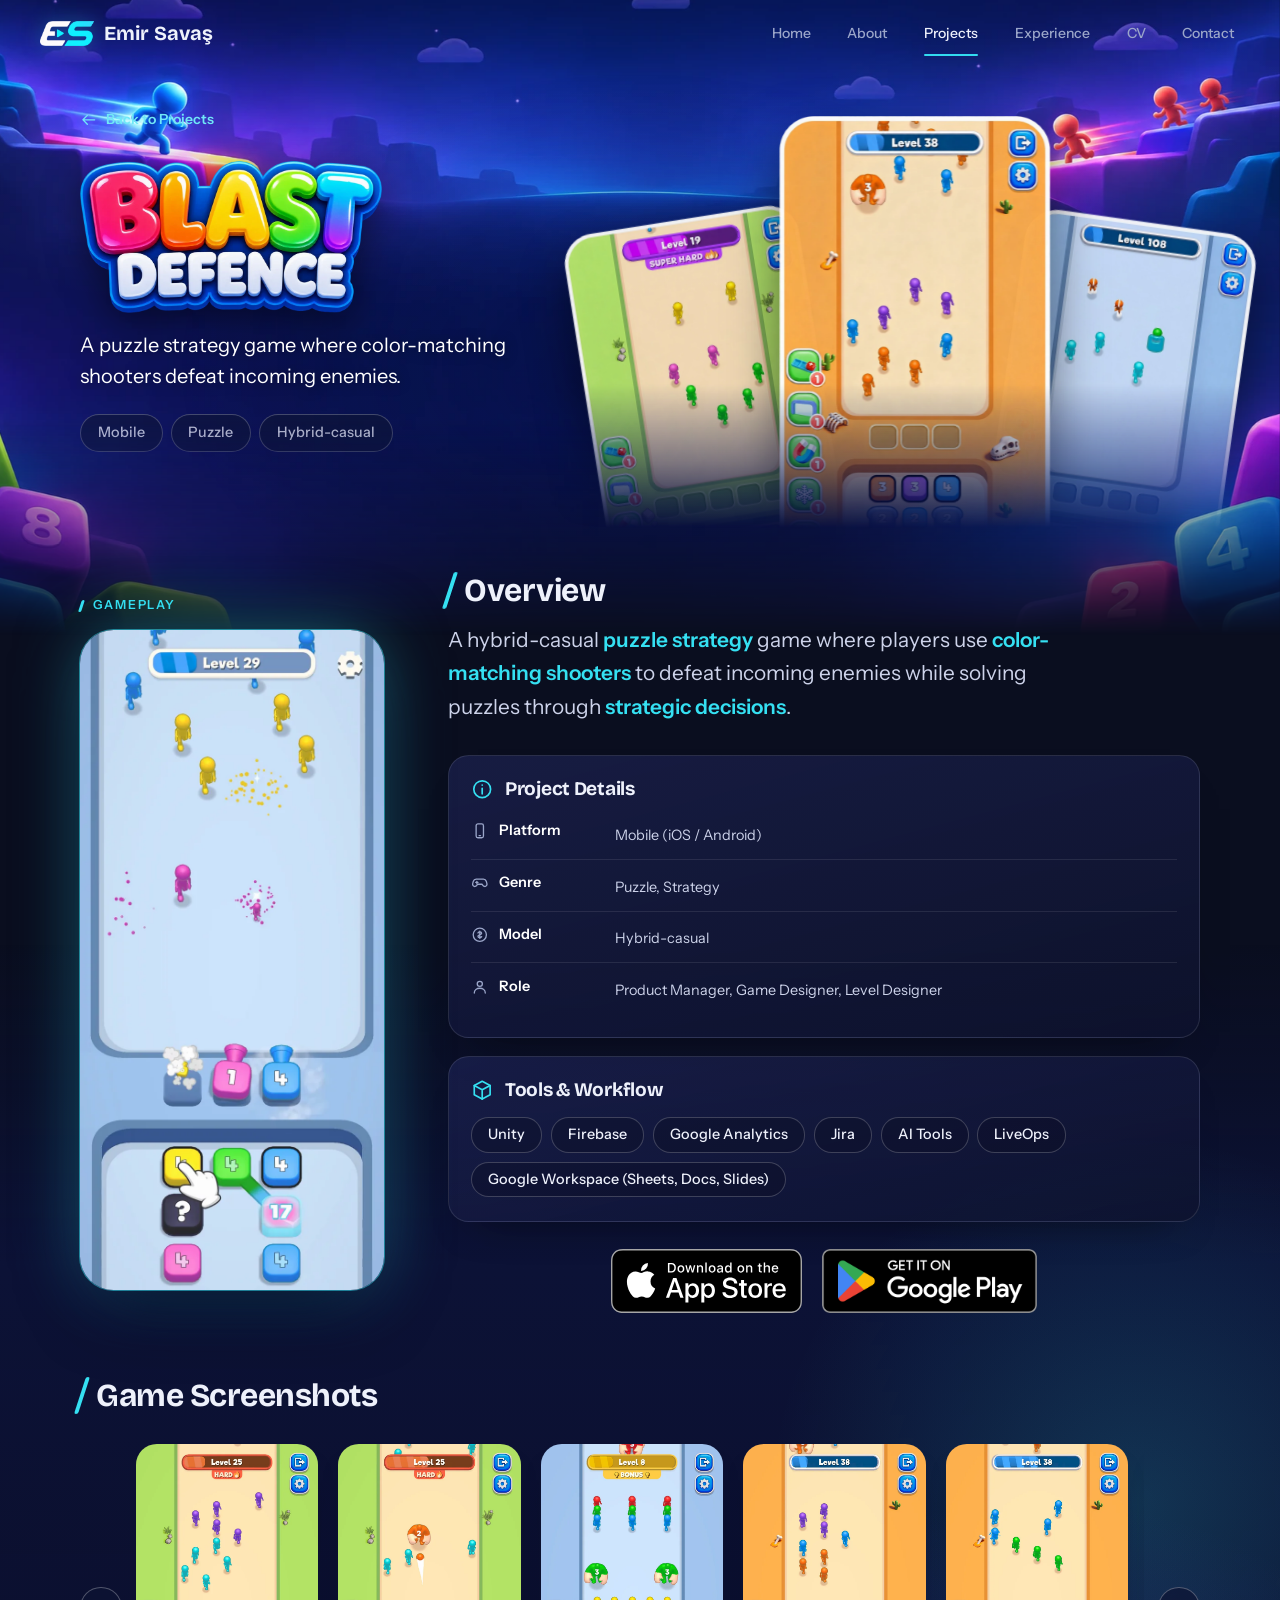
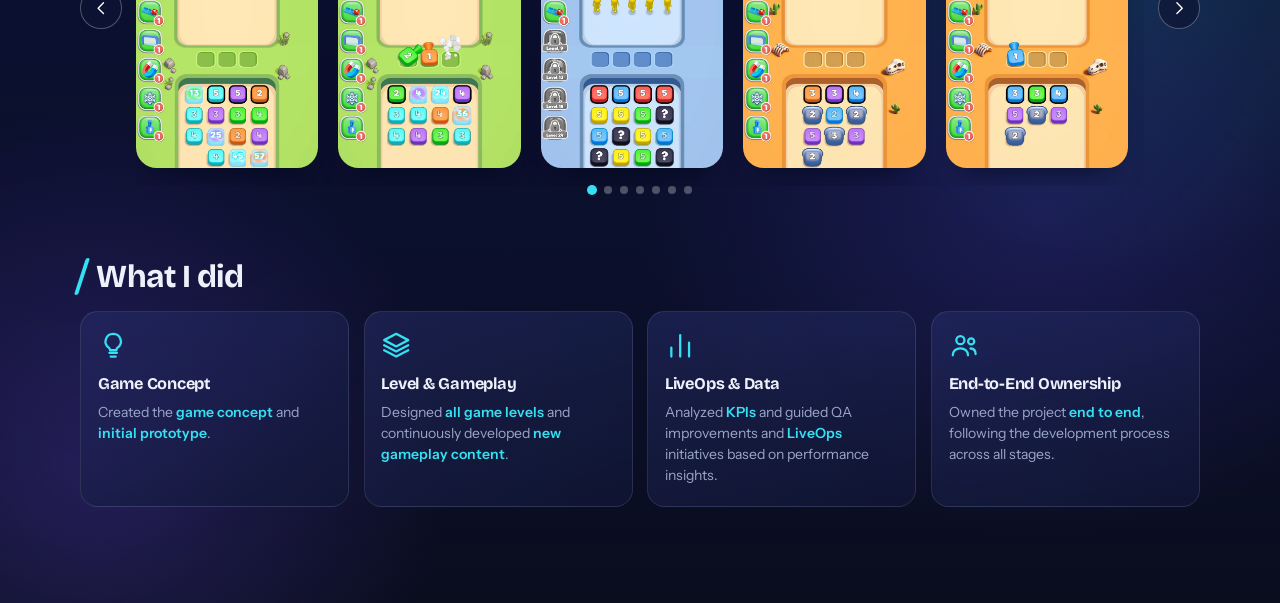
==== commit 96c2c8f6: "Move It All: add edited gameplay video (4 levels, transitions, end card, game audio) Co-Authored-By:" ====
--- a/projects/blast-defence/index.html
+++ b/projects/blast-defence/index.html
@@ -13,8 +13,8 @@
   <link rel="preconnect" href="https://fonts.gstatic.com" crossorigin>
   <link href="https://fonts.googleapis.com/css2?family=Bricolage+Grotesque:opsz,wght@12..96,500;12..96,700&family=Instrument+Sans:wght@400;500;600&display=swap" rel="stylesheet">
   <script>document.documentElement.classList.add("js");</script>
-  <link rel="stylesheet" href="../../style.css?v=80">
-  <link rel="stylesheet" href="../../project.css?v=80">
+  <link rel="stylesheet" href="../../style.css?v=81">
+  <link rel="stylesheet" href="../../project.css?v=81">
 </head>
 <body class="project-page">
   <a class="skip" href="#overview" id="skip-link">Skip to content</a>
@@ -40,8 +40,8 @@
     <button type="button" class="lb-nav lb-next" id="lb-next" aria-label="Next"></button>
   </dialog>
 
-  <script src="../../content.js?v=80"></script>
-  <script src="../../project.js?v=80"></script>
-  <script src="../../analytics.js?v=80"></script>
+  <script src="../../content.js?v=81"></script>
+  <script src="../../project.js?v=81"></script>
+  <script src="../../analytics.js?v=81"></script>
 </body>
 </html>
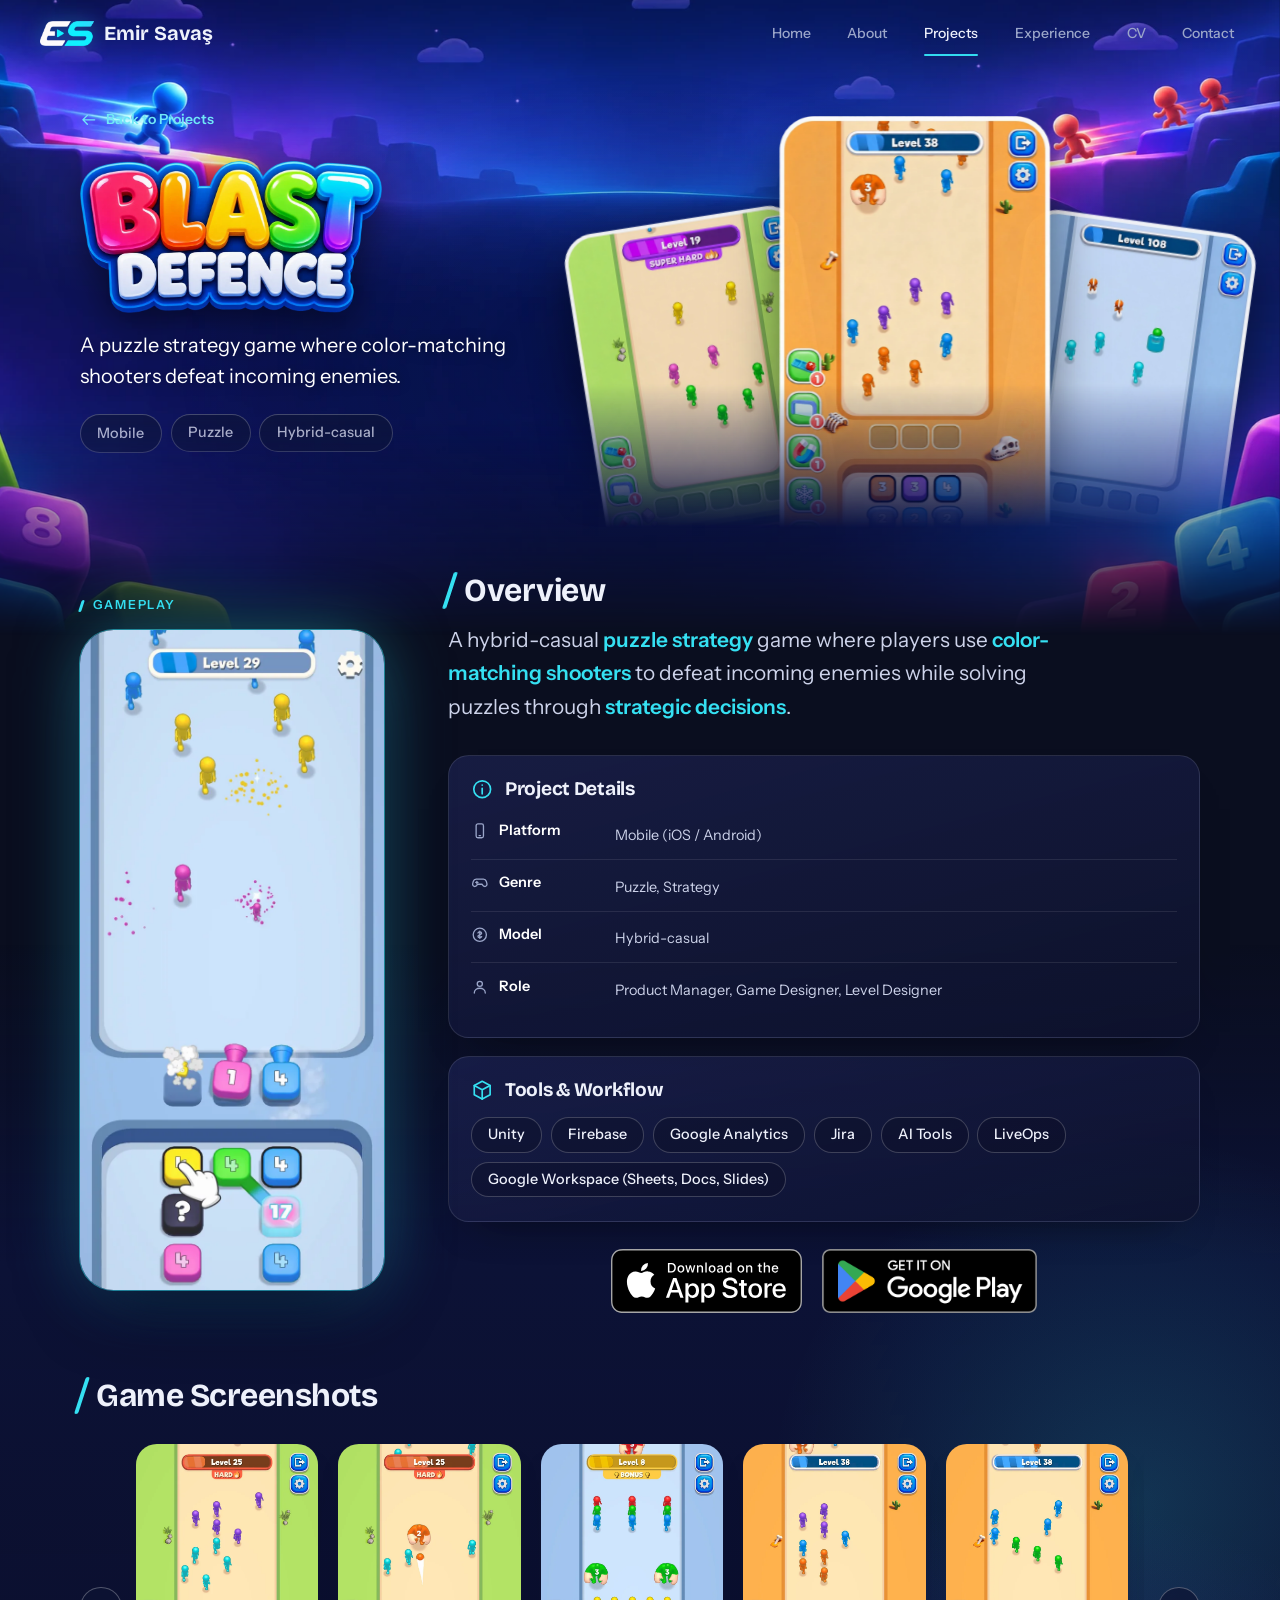
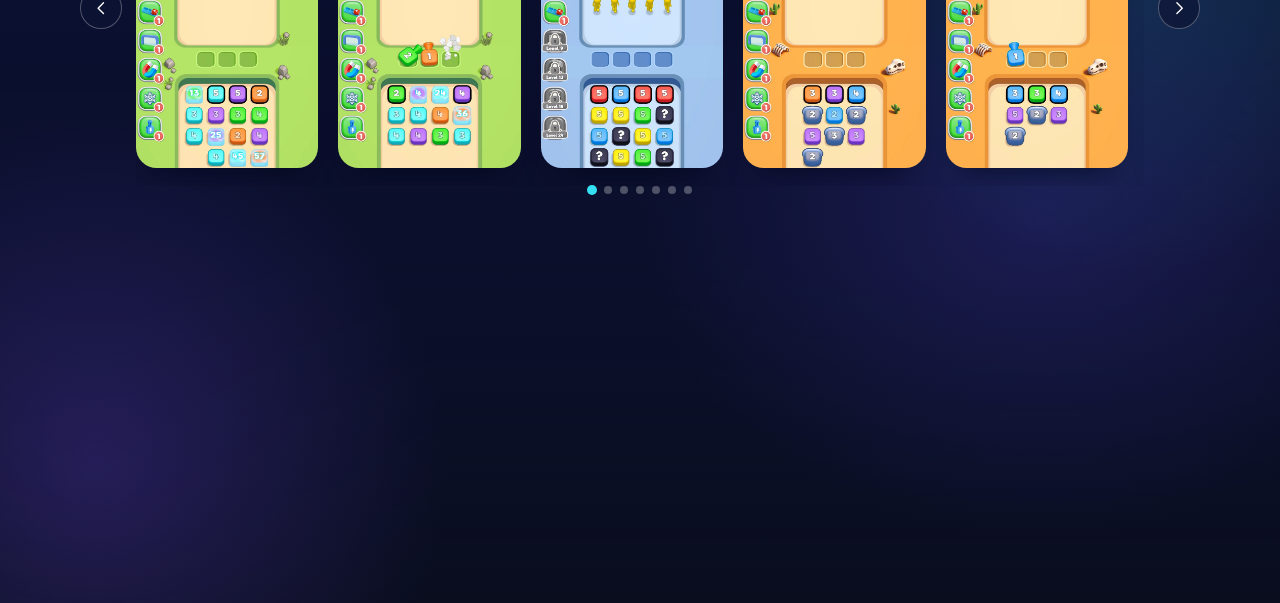
==== commit cf1ef749: "Move It All: remove the black strip at the bottom of the game screenshots Co-Authored-By: Claude Opu" ====
--- a/projects/blast-defence/index.html
+++ b/projects/blast-defence/index.html
@@ -13,8 +13,8 @@
   <link rel="preconnect" href="https://fonts.gstatic.com" crossorigin>
   <link href="https://fonts.googleapis.com/css2?family=Bricolage+Grotesque:opsz,wght@12..96,500;12..96,700&family=Instrument+Sans:wght@400;500;600&display=swap" rel="stylesheet">
   <script>document.documentElement.classList.add("js");</script>
-  <link rel="stylesheet" href="../../style.css?v=81">
-  <link rel="stylesheet" href="../../project.css?v=81">
+  <link rel="stylesheet" href="../../style.css?v=83">
+  <link rel="stylesheet" href="../../project.css?v=83">
 </head>
 <body class="project-page">
   <a class="skip" href="#overview" id="skip-link">Skip to content</a>
@@ -40,8 +40,8 @@
     <button type="button" class="lb-nav lb-next" id="lb-next" aria-label="Next"></button>
   </dialog>
 
-  <script src="../../content.js?v=81"></script>
-  <script src="../../project.js?v=81"></script>
-  <script src="../../analytics.js?v=81"></script>
+  <script src="../../content.js?v=83"></script>
+  <script src="../../project.js?v=83"></script>
+  <script src="../../analytics.js?v=83"></script>
 </body>
 </html>
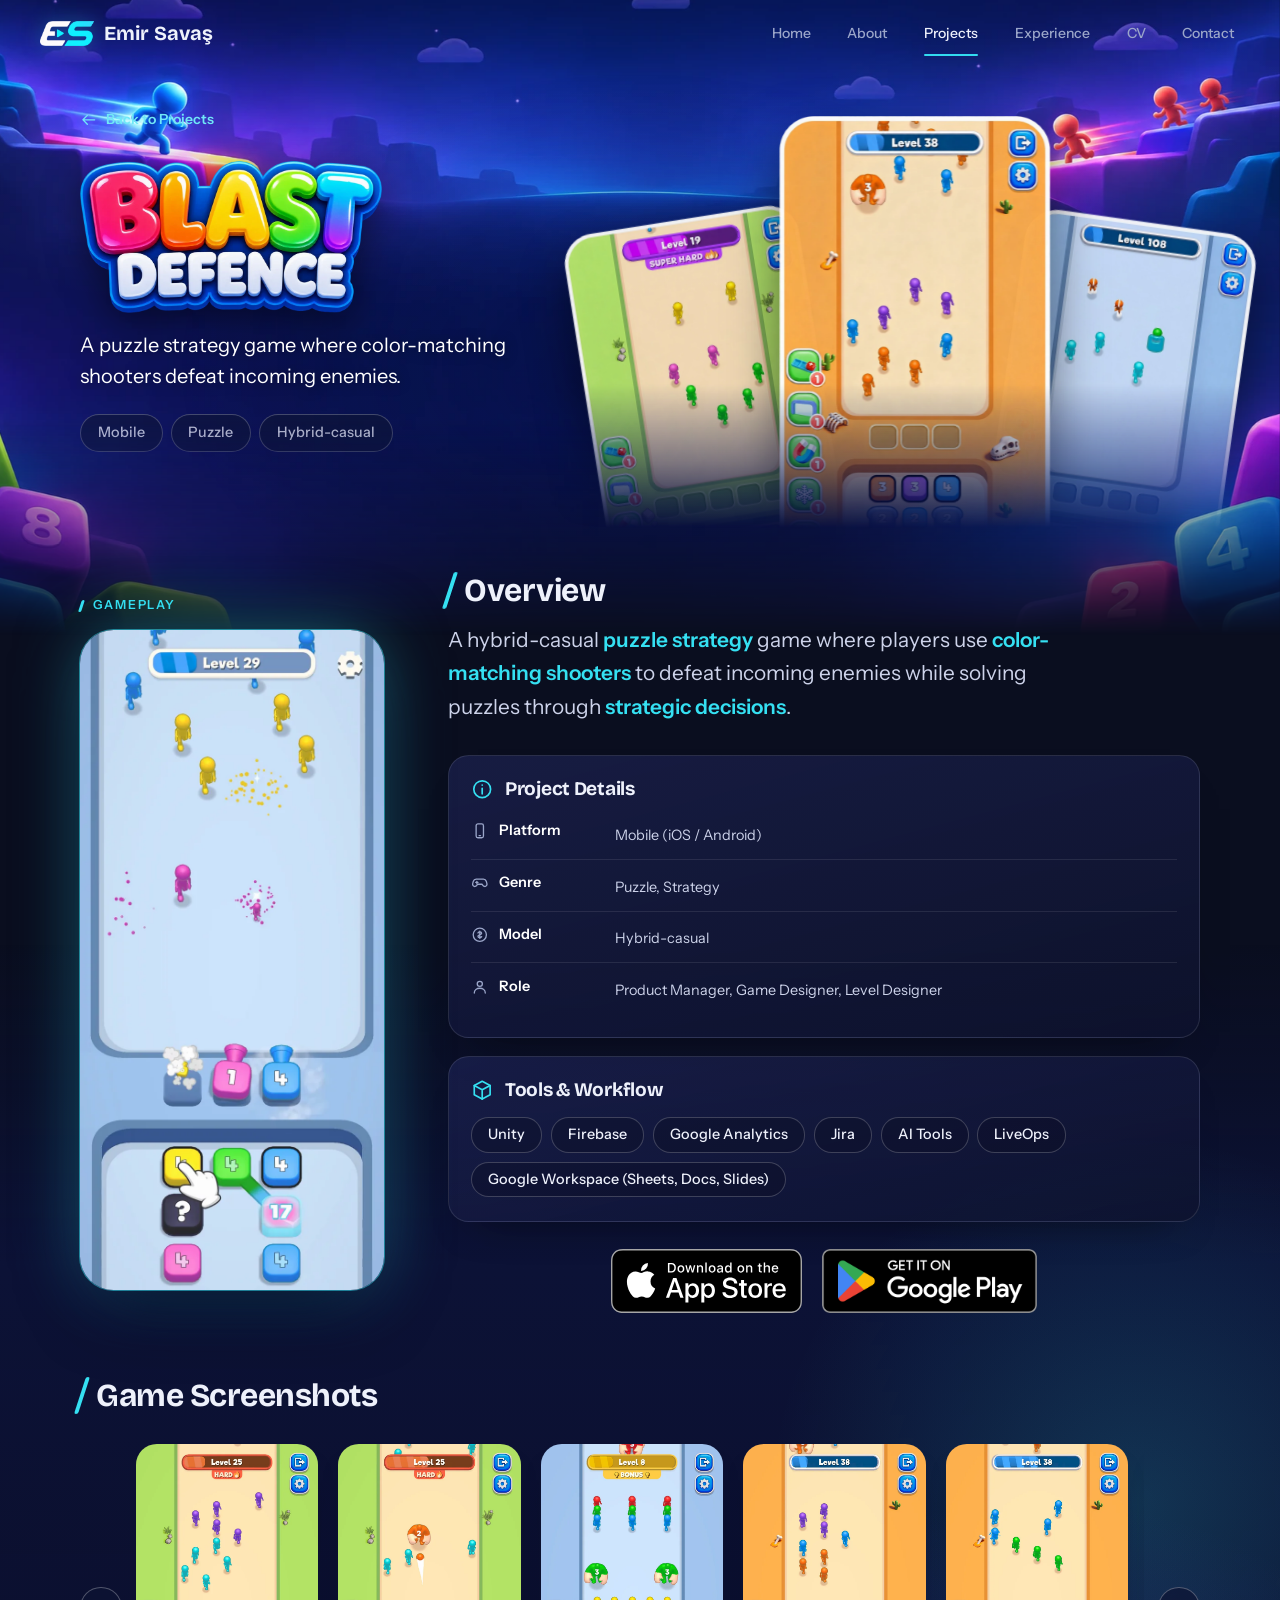
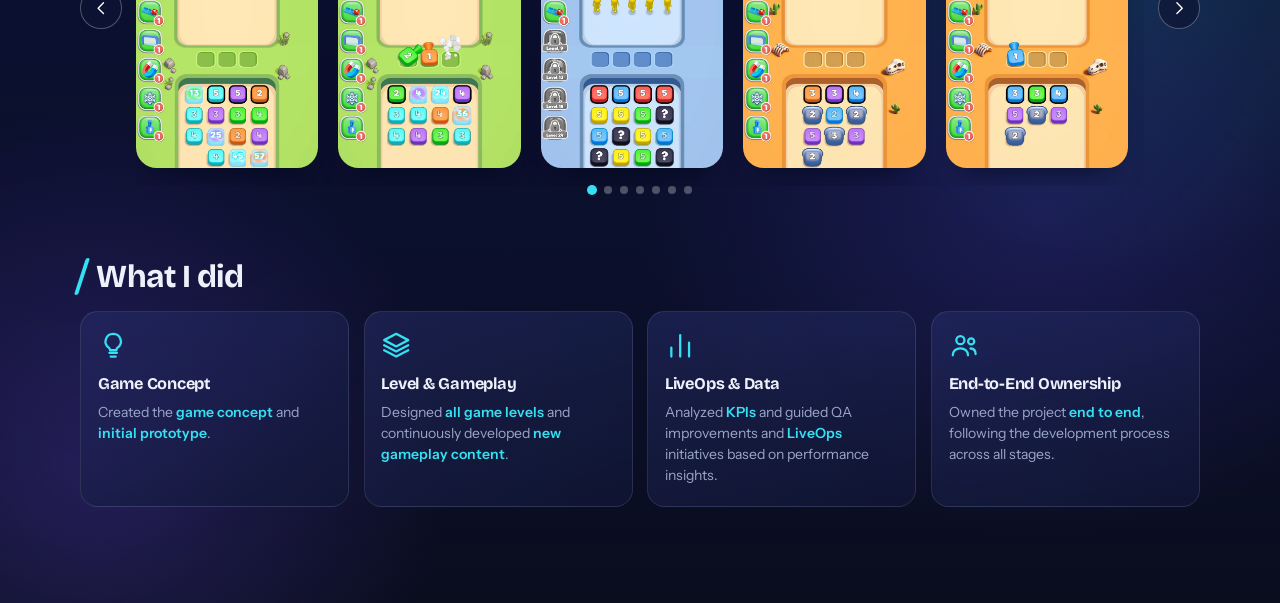
==== commit c57ccd41: "Emberborn: rename from Ember Born (new URL, old one redirects) and add the snowy village world backg" ====
--- a/projects/blast-defence/index.html
+++ b/projects/blast-defence/index.html
@@ -13,8 +13,8 @@
   <link rel="preconnect" href="https://fonts.gstatic.com" crossorigin>
   <link href="https://fonts.googleapis.com/css2?family=Bricolage+Grotesque:opsz,wght@12..96,500;12..96,700&family=Instrument+Sans:wght@400;500;600&display=swap" rel="stylesheet">
   <script>document.documentElement.classList.add("js");</script>
-  <link rel="stylesheet" href="../../style.css?v=83">
-  <link rel="stylesheet" href="../../project.css?v=83">
+  <link rel="stylesheet" href="../../style.css?v=84">
+  <link rel="stylesheet" href="../../project.css?v=84">
 </head>
 <body class="project-page">
   <a class="skip" href="#overview" id="skip-link">Skip to content</a>
@@ -40,8 +40,8 @@
     <button type="button" class="lb-nav lb-next" id="lb-next" aria-label="Next"></button>
   </dialog>
 
-  <script src="../../content.js?v=83"></script>
-  <script src="../../project.js?v=83"></script>
-  <script src="../../analytics.js?v=83"></script>
+  <script src="../../content.js?v=84"></script>
+  <script src="../../project.js?v=84"></script>
+  <script src="../../analytics.js?v=84"></script>
 </body>
 </html>
--- a/project.css
+++ b/project.css
@@ -501,6 +501,58 @@
   .pworld[data-world="move-it-all"] .pworld-fx { left: 0; transform: none; }
 }
 
+/* ---------- Emberborn world: snowy village at night ---------- */
+.pworld[data-world="emberborn"] {
+  height: max(56.3vw, 36rem);
+  -webkit-mask-image: linear-gradient(180deg, #000 0, #000 70%, rgba(0, 0, 0, 0.55) 86%, transparent 100%); mask-image: linear-gradient(180deg, #000 0, #000 70%, rgba(0, 0, 0, 0.55) 86%, transparent 100%);
+}
+.pworld[data-world="emberborn"] .pworld-fx { display: block; --wr: 1.777; }
+.pworld[data-world="emberborn"] .pworld-glow {
+  background:
+    radial-gradient(26% 30% at 12% 58%, rgba(255, 160, 70, 0.14), transparent 70%),
+    radial-gradient(24% 30% at 88% 70%, rgba(255, 140, 50, 0.16), transparent 70%),
+    radial-gradient(30% 22% at 22% 18%, rgba(120, 70, 220, 0.16), transparent 70%),
+    radial-gradient(30% 22% at 80% 16%, rgba(120, 70, 220, 0.14), transparent 70%);
+}
+/* campfire, lit windows, lanterns and the watchtower light */
+.pworld[data-world="emberborn"] .pworld-fx i:nth-child(1) { left: 88%; top: 79%; width: 13%; aspect-ratio: 1.2; background: radial-gradient(closest-side, rgba(255, 150, 50, 0.6), rgba(255, 150, 50, 0) 100%); }
+.pworld[data-world="emberborn"] .pworld-fx i:nth-child(2) { left: 11.8%; top: 55%; width: 9%; aspect-ratio: 0.8; background: radial-gradient(closest-side, rgba(255, 190, 90, 0.42), rgba(255, 190, 90, 0) 100%); }
+.pworld[data-world="emberborn"] .pworld-fx i:nth-child(3) { left: 92.5%; top: 55%; width: 8%; aspect-ratio: 0.8; background: radial-gradient(closest-side, rgba(255, 190, 90, 0.42), rgba(255, 190, 90, 0) 100%); }
+.pworld[data-world="emberborn"] .pworld-fx i:nth-child(4) { left: 20.8%; top: 66.5%; width: 5%; aspect-ratio: 1; background: radial-gradient(closest-side, rgba(255, 200, 110, 0.55), rgba(255, 200, 110, 0) 100%); }
+.pworld[data-world="emberborn"] .pworld-fx i:nth-child(5) { left: 83%; top: 65.5%; width: 5%; aspect-ratio: 1; background: radial-gradient(closest-side, rgba(255, 200, 110, 0.55), rgba(255, 200, 110, 0) 100%); }
+.pworld[data-world="emberborn"] .pworld-fx i:nth-child(6) { left: 86.2%; top: 31%; width: 4%; aspect-ratio: 1; background: radial-gradient(closest-side, rgba(255, 200, 110, 0.45), rgba(255, 200, 110, 0) 100%); }
+/* light snowfall, only over the village edges so it never crosses the text */
+.pworld[data-world="emberborn"] .pworld-fx::before {
+  content: ""; position: absolute; inset: 0; pointer-events: none; opacity: 0.55;
+  background-image:
+    radial-gradient(1.6px 1.6px at 20px 30px, rgba(255, 255, 255, 0.9), transparent),
+    radial-gradient(1.2px 1.2px at 140px 90px, rgba(255, 255, 255, 0.8), transparent),
+    radial-gradient(2px 2px at 80px 170px, rgba(255, 255, 255, 0.7), transparent),
+    radial-gradient(1.3px 1.3px at 190px 220px, rgba(255, 255, 255, 0.8), transparent);
+  background-size: 240px 260px;
+  -webkit-mask-image: linear-gradient(90deg, #000 0, #000 18%, transparent 32%, transparent 68%, #000 82%, #000 100%); mask-image: linear-gradient(90deg, #000 0, #000 18%, transparent 32%, transparent 68%, #000 82%, #000 100%);
+}
+@media (prefers-reduced-motion: no-preference) {
+  .pworld[data-world="emberborn"] .pworld-fx i { animation: eb-glow 7s ease-in-out infinite alternate; }
+  .pworld[data-world="emberborn"] .pworld-fx i:nth-child(1) { animation: eb-fire 2.6s ease-in-out infinite; }
+  .pworld[data-world="emberborn"] .pworld-fx i:nth-child(3) { animation-duration: 8.5s; animation-delay: -3s; }
+  .pworld[data-world="emberborn"] .pworld-fx i:nth-child(4) { animation: eb-fire 3.4s ease-in-out -1s infinite; }
+  .pworld[data-world="emberborn"] .pworld-fx i:nth-child(5) { animation: eb-fire 3.1s ease-in-out -2s infinite; }
+  .pworld[data-world="emberborn"] .pworld-fx i:nth-child(6) { animation-duration: 9s; animation-delay: -4s; }
+  .pworld[data-world="emberborn"] .pworld-fx::before { animation: eb-snow 26s linear infinite; }
+}
+@keyframes eb-fire { 0%, 100% { opacity: 0.55; transform: translate(-50%, -50%) scale(1); } 25% { opacity: 0.8; } 45% { opacity: 0.6; transform: translate(-50%, -50%) scale(1.05); } 70% { opacity: 0.85; } }
+@keyframes eb-glow { 0% { opacity: 0.35; } 100% { opacity: 0.7; } }
+@keyframes eb-snow { from { background-position: 0 0; } to { background-position: 40px 520px; } }
+@media (max-width: 61.99rem) {
+  .pworld[data-world="emberborn"] { height: max(56.3vw, 30rem); }
+}
+@media (max-width: 37.5rem) {
+  /* phones: only one side fits, so anchor to the campfire cabin on the right */
+  .pworld[data-world="emberborn"] .pworld-img { background-position: 100% 0; }
+  .pworld[data-world="emberborn"] .pworld-fx { left: auto; right: 0; transform: none; }
+}
+
 /* below the artwork the page continues in the library's own dark burgundy (centre colour of world.webp) instead of navy */
 body.has-world[data-world="royal-words"] { background-color: #310c1e; }
 body.has-world[data-world="royal-words"] .topbar { --bg: #24091a; }
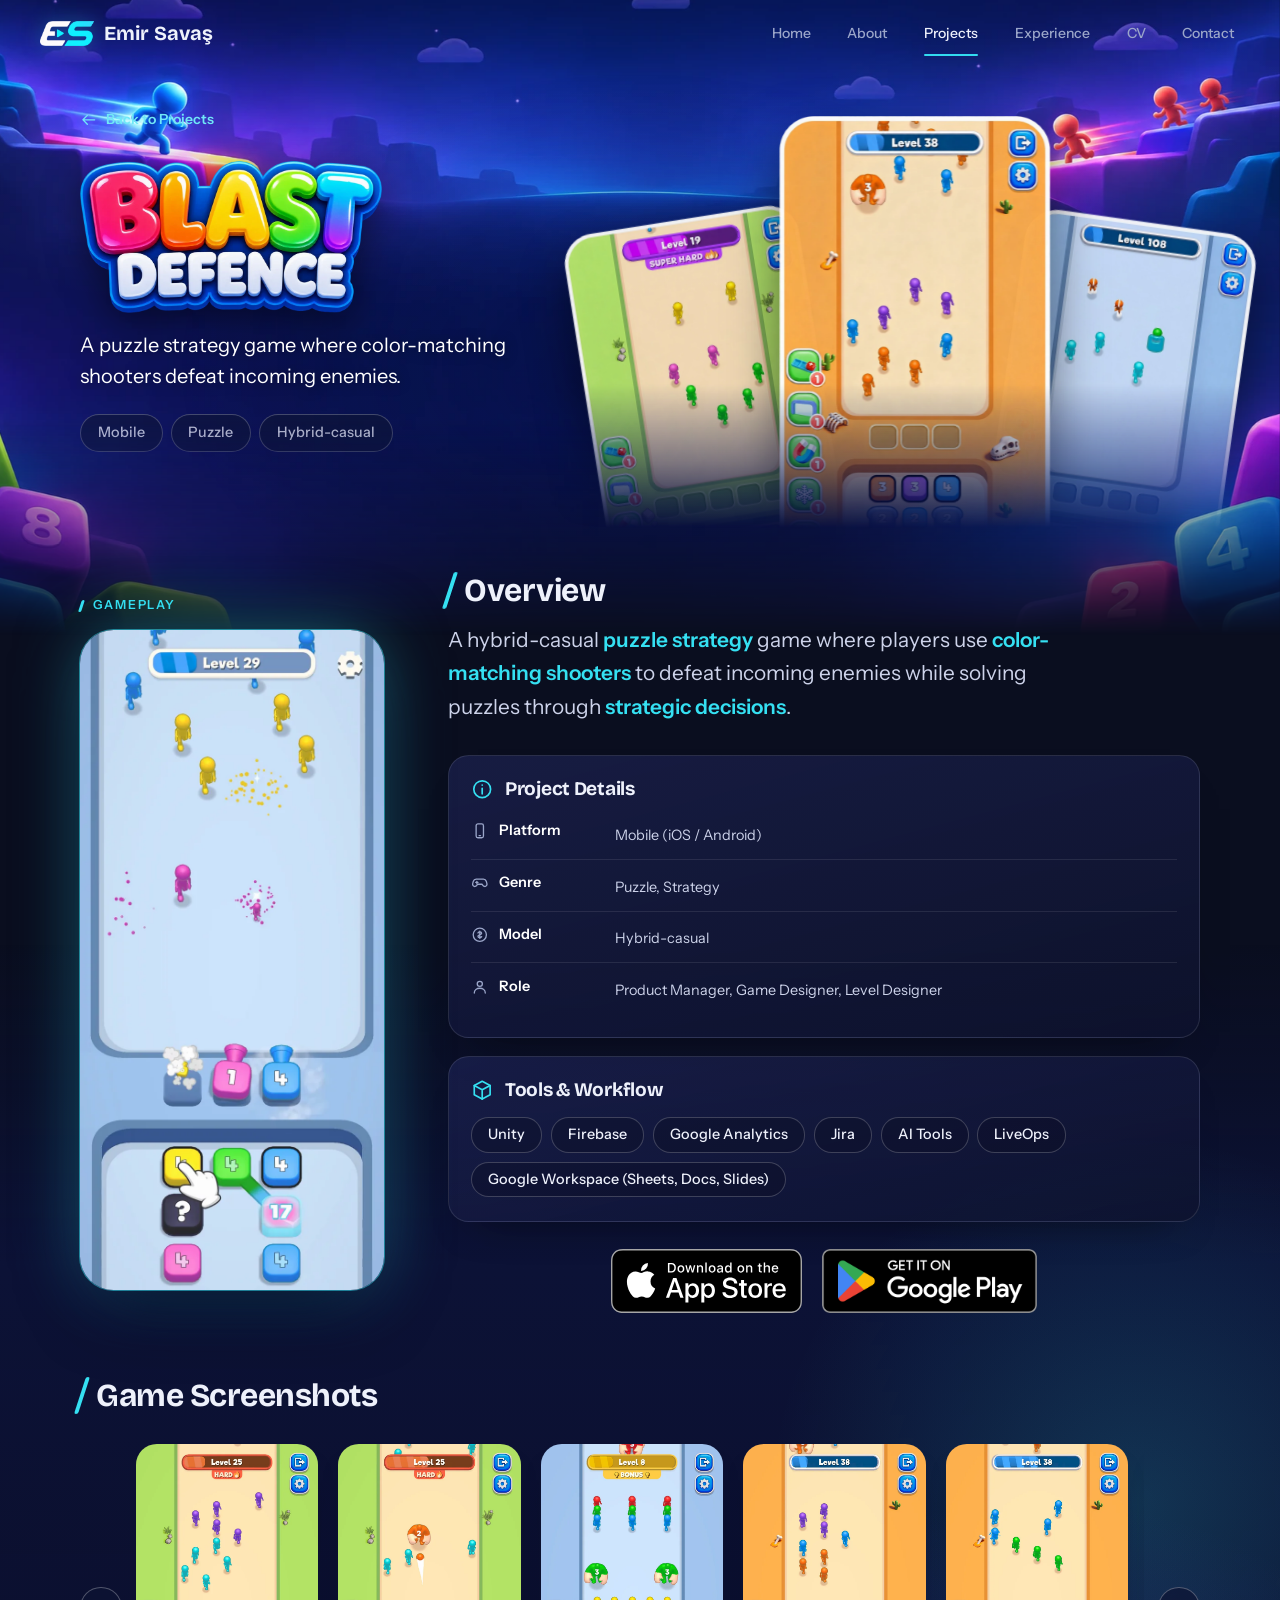
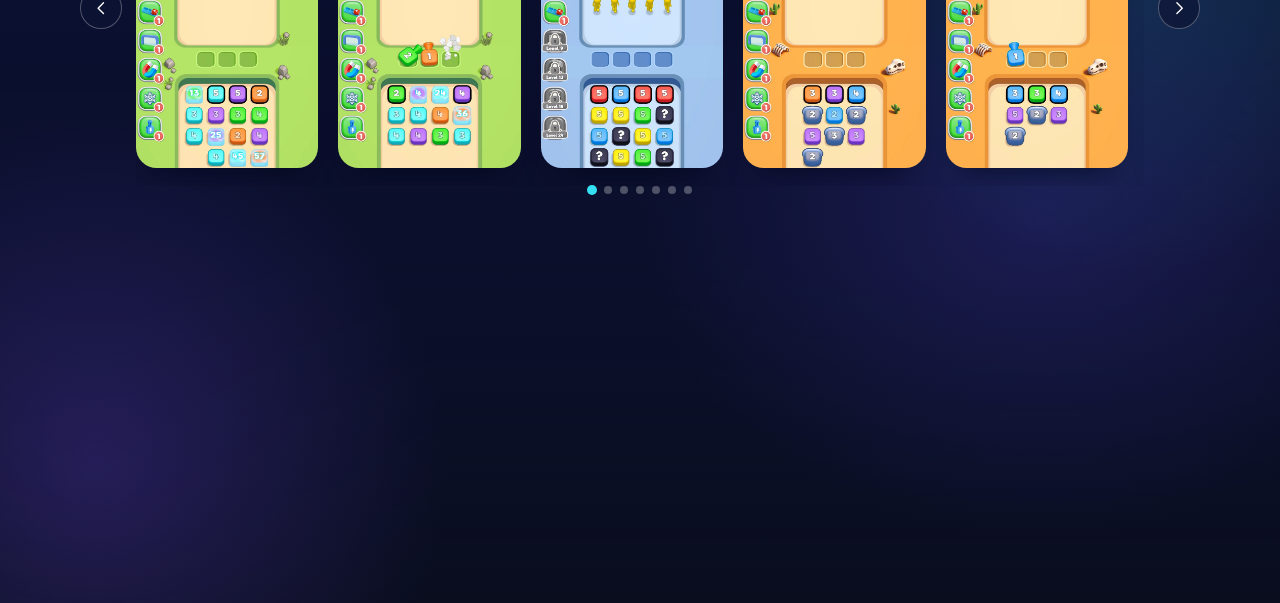
==== commit df0d749f: "Emberborn: genre, role and Tools & Workflow Co-Authored-By: Claude Opus 5.5 <noreply@anthropic.com>" ====
--- a/projects/blast-defence/index.html
+++ b/projects/blast-defence/index.html
@@ -13,8 +13,8 @@
   <link rel="preconnect" href="https://fonts.gstatic.com" crossorigin>
   <link href="https://fonts.googleapis.com/css2?family=Bricolage+Grotesque:opsz,wght@12..96,500;12..96,700&family=Instrument+Sans:wght@400;500;600&display=swap" rel="stylesheet">
   <script>document.documentElement.classList.add("js");</script>
-  <link rel="stylesheet" href="../../style.css?v=84">
-  <link rel="stylesheet" href="../../project.css?v=84">
+  <link rel="stylesheet" href="../../style.css?v=85">
+  <link rel="stylesheet" href="../../project.css?v=85">
 </head>
 <body class="project-page">
   <a class="skip" href="#overview" id="skip-link">Skip to content</a>
@@ -40,8 +40,8 @@
     <button type="button" class="lb-nav lb-next" id="lb-next" aria-label="Next"></button>
   </dialog>
 
-  <script src="../../content.js?v=84"></script>
-  <script src="../../project.js?v=84"></script>
-  <script src="../../analytics.js?v=84"></script>
+  <script src="../../content.js?v=85"></script>
+  <script src="../../project.js?v=85"></script>
+  <script src="../../analytics.js?v=85"></script>
 </body>
 </html>
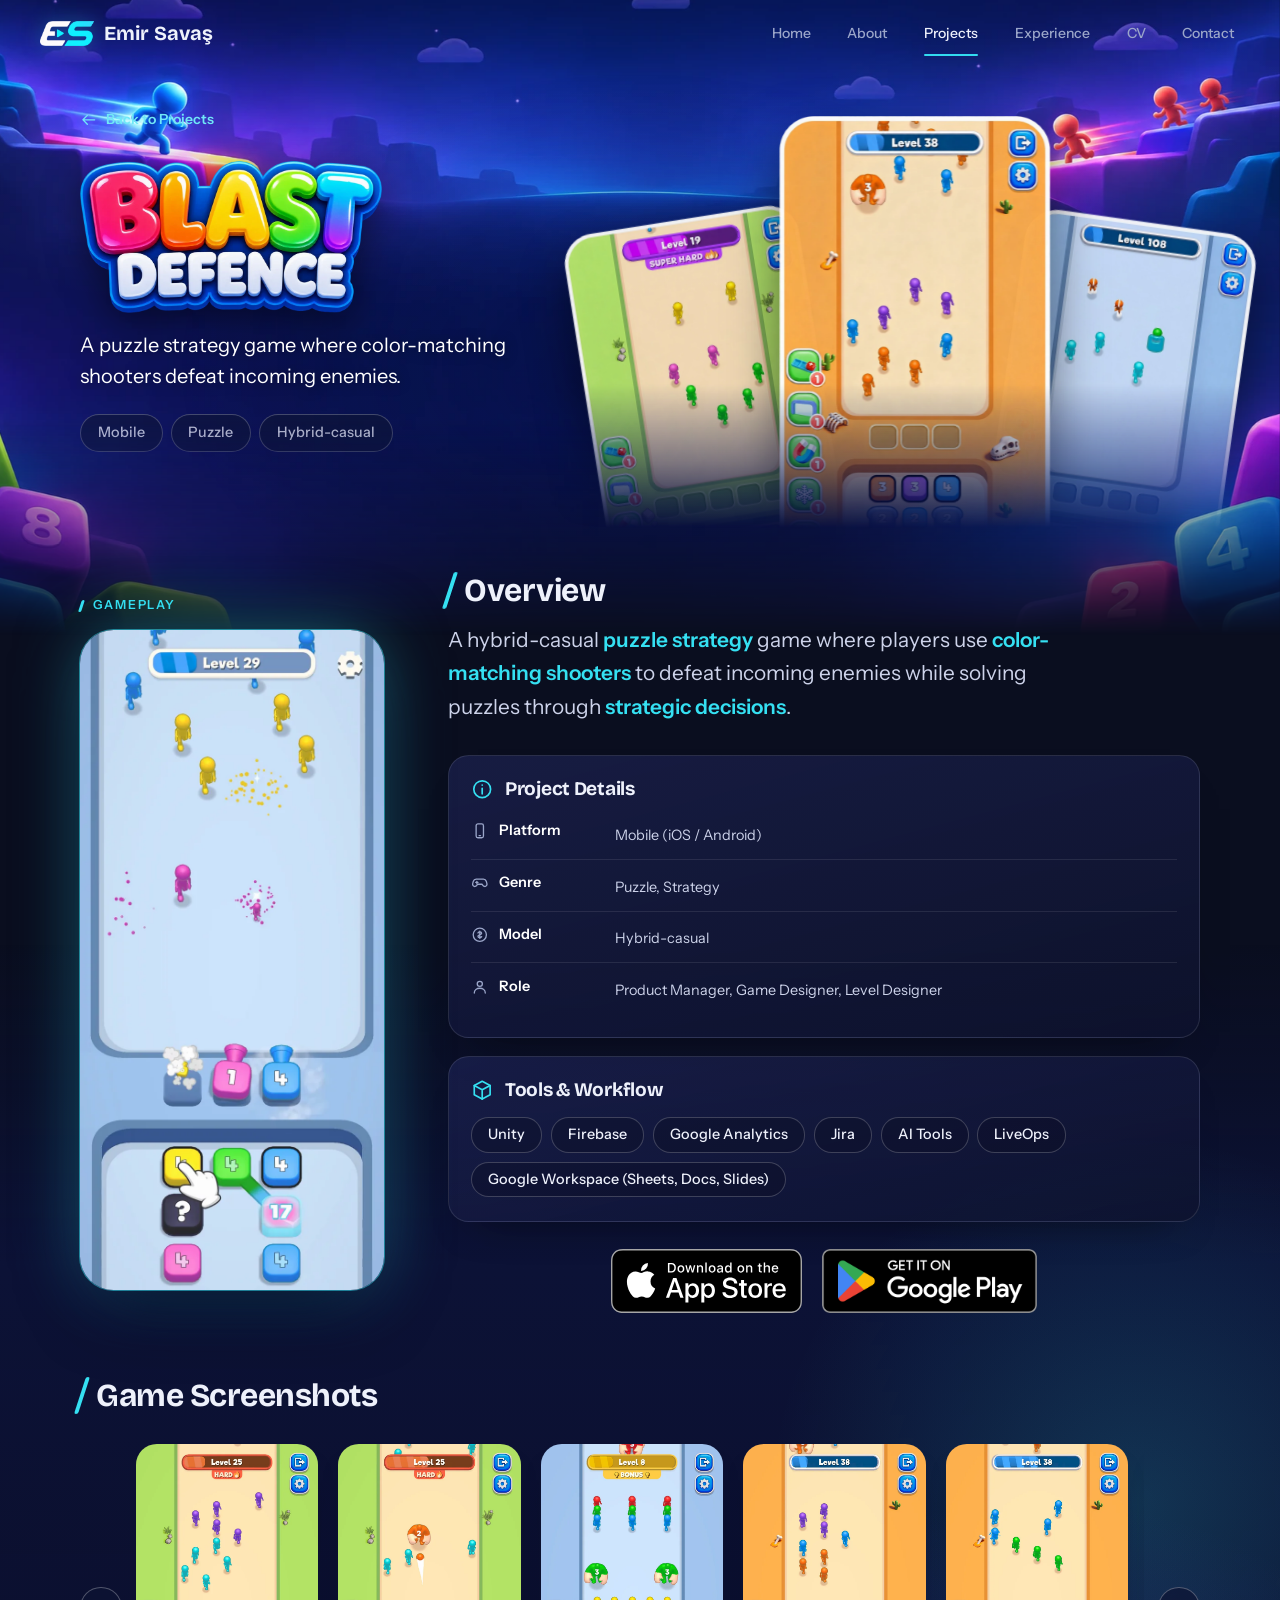
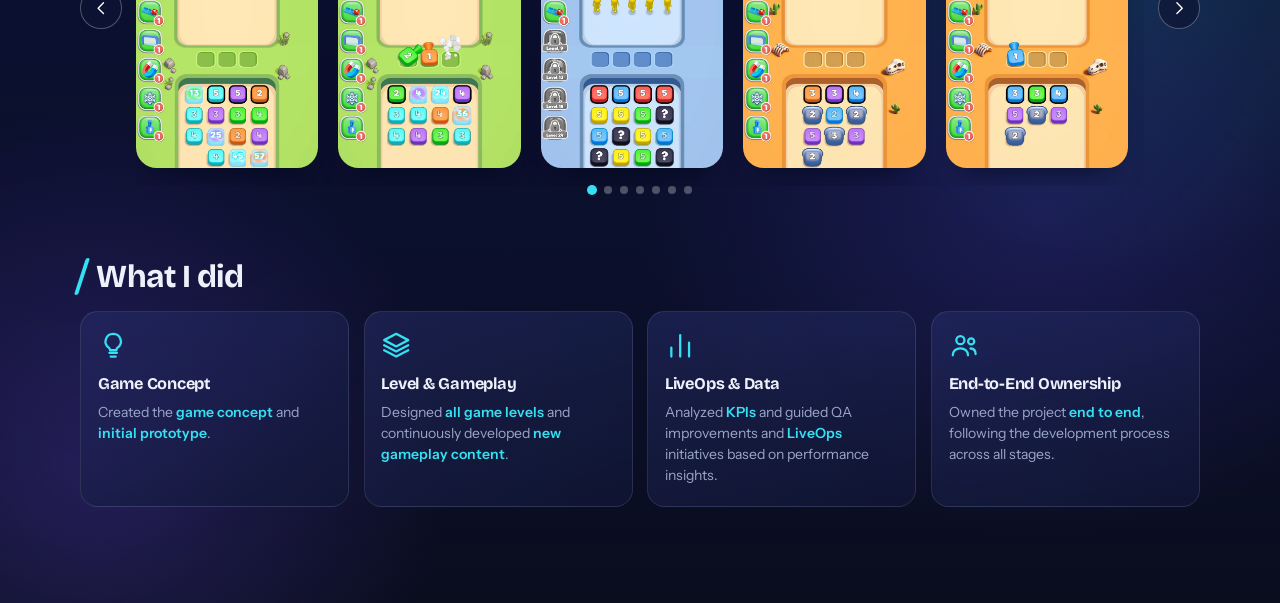
==== commit 0d004eab: "Emberborn: add edited gameplay video (gather, build, first night, big battle; drum track; bottom str" ====
--- a/projects/blast-defence/index.html
+++ b/projects/blast-defence/index.html
@@ -13,8 +13,8 @@
   <link rel="preconnect" href="https://fonts.gstatic.com" crossorigin>
   <link href="https://fonts.googleapis.com/css2?family=Bricolage+Grotesque:opsz,wght@12..96,500;12..96,700&family=Instrument+Sans:wght@400;500;600&display=swap" rel="stylesheet">
   <script>document.documentElement.classList.add("js");</script>
-  <link rel="stylesheet" href="../../style.css?v=85">
-  <link rel="stylesheet" href="../../project.css?v=85">
+  <link rel="stylesheet" href="../../style.css?v=86">
+  <link rel="stylesheet" href="../../project.css?v=86">
 </head>
 <body class="project-page">
   <a class="skip" href="#overview" id="skip-link">Skip to content</a>
@@ -40,8 +40,8 @@
     <button type="button" class="lb-nav lb-next" id="lb-next" aria-label="Next"></button>
   </dialog>
 
-  <script src="../../content.js?v=85"></script>
-  <script src="../../project.js?v=85"></script>
-  <script src="../../analytics.js?v=85"></script>
+  <script src="../../content.js?v=86"></script>
+  <script src="../../project.js?v=86"></script>
+  <script src="../../analytics.js?v=86"></script>
 </body>
 </html>
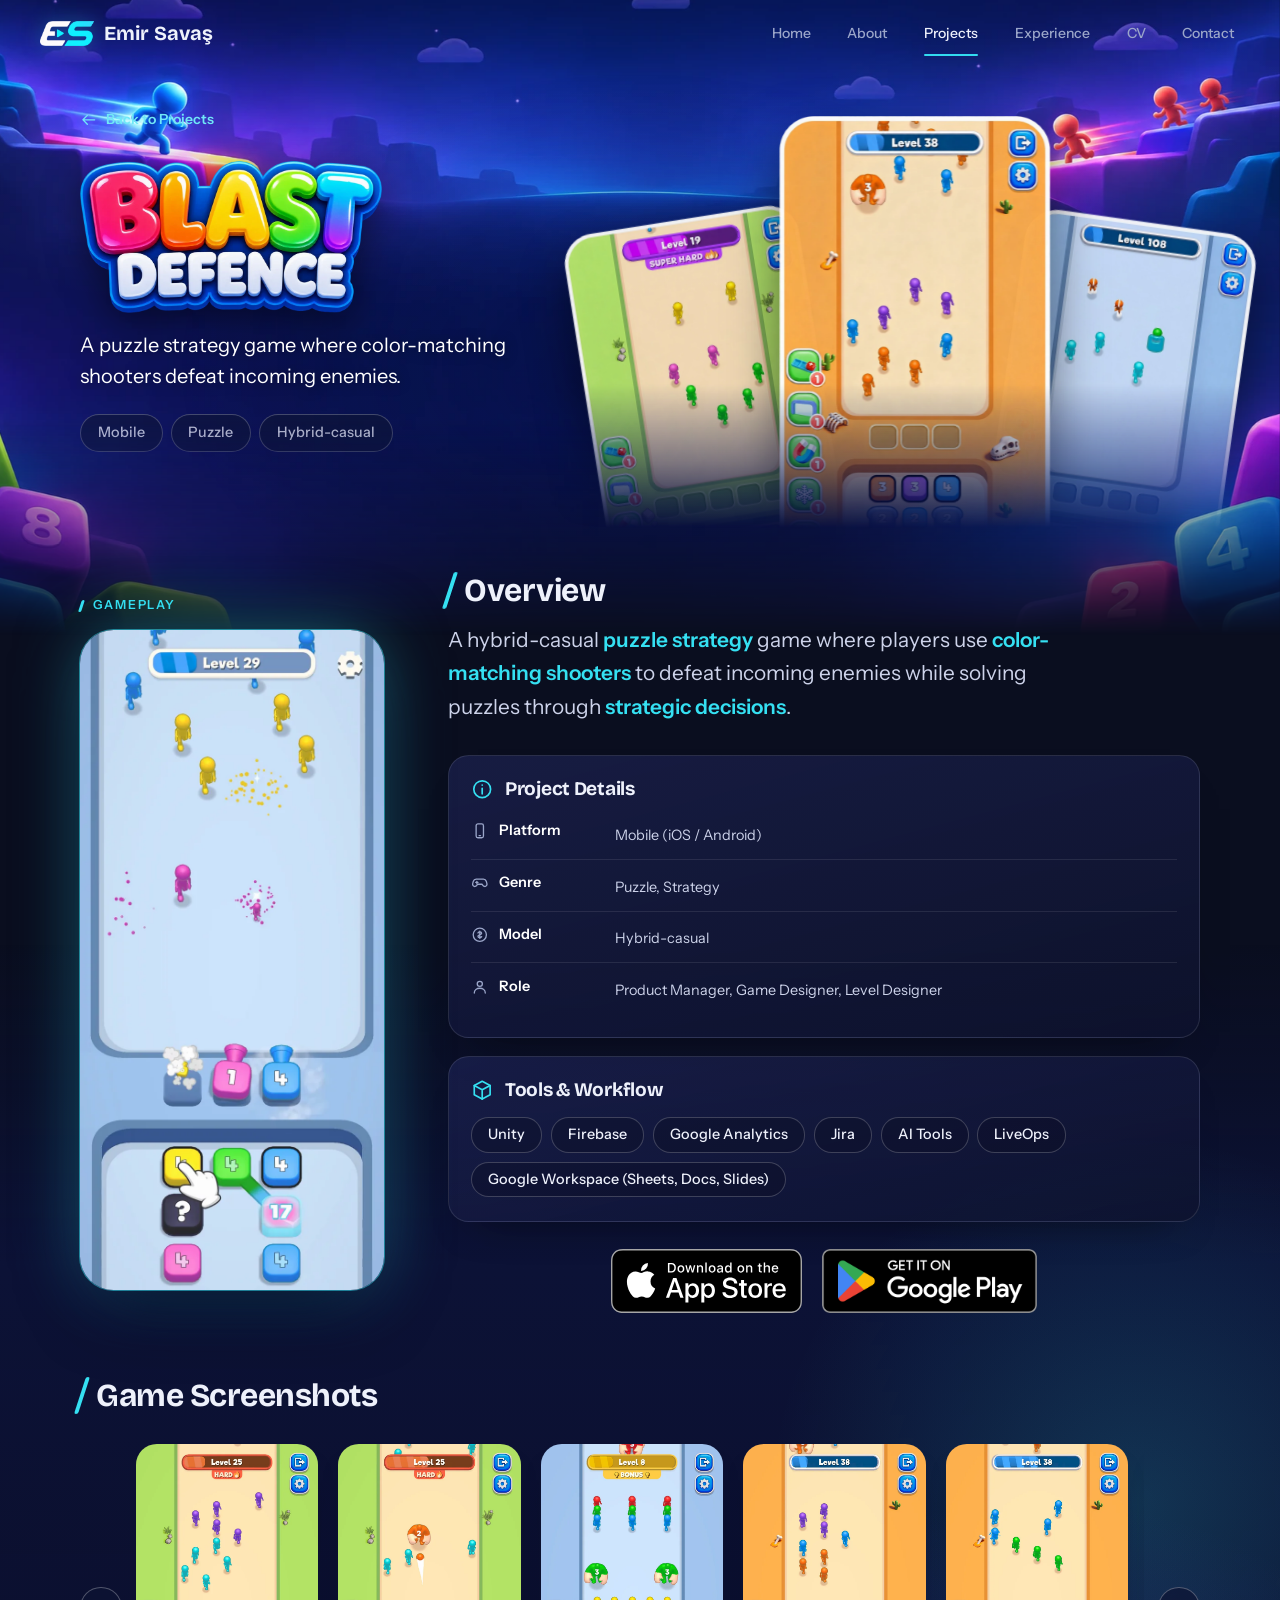
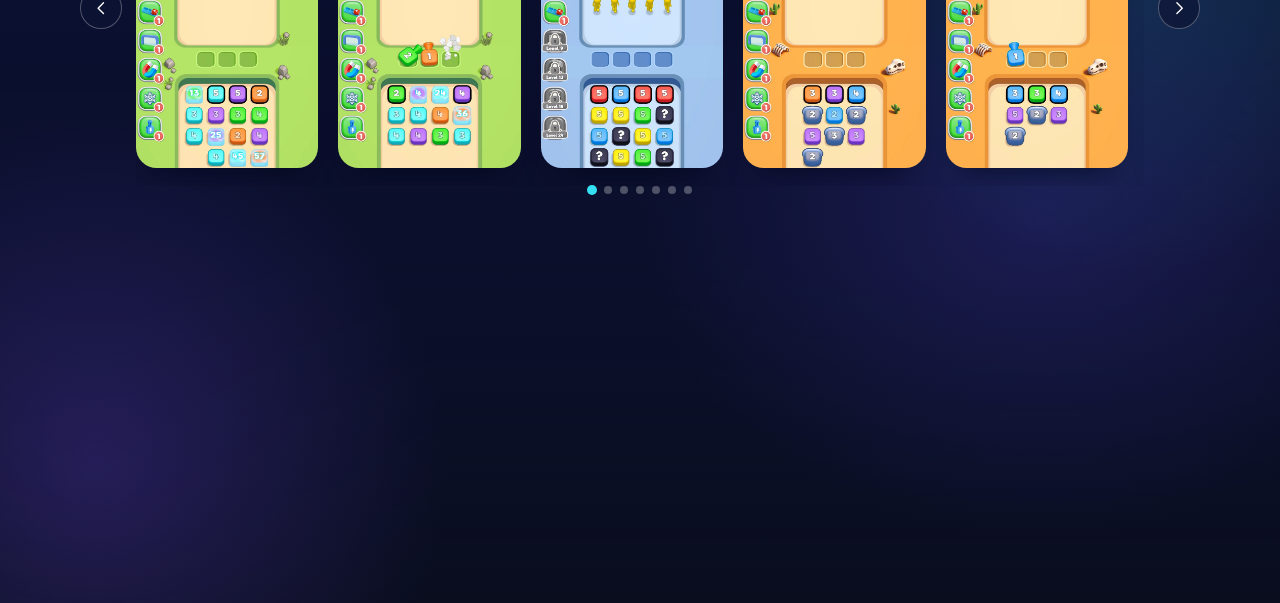
==== commit 8416abeb: "Emberborn: remove the black strip at the bottom of the game screenshots Co-Authored-By: Claude Opus " ====
--- a/projects/blast-defence/index.html
+++ b/projects/blast-defence/index.html
@@ -13,8 +13,8 @@
   <link rel="preconnect" href="https://fonts.gstatic.com" crossorigin>
   <link href="https://fonts.googleapis.com/css2?family=Bricolage+Grotesque:opsz,wght@12..96,500;12..96,700&family=Instrument+Sans:wght@400;500;600&display=swap" rel="stylesheet">
   <script>document.documentElement.classList.add("js");</script>
-  <link rel="stylesheet" href="../../style.css?v=86">
-  <link rel="stylesheet" href="../../project.css?v=86">
+  <link rel="stylesheet" href="../../style.css?v=87">
+  <link rel="stylesheet" href="../../project.css?v=87">
 </head>
 <body class="project-page">
   <a class="skip" href="#overview" id="skip-link">Skip to content</a>
@@ -40,8 +40,8 @@
     <button type="button" class="lb-nav lb-next" id="lb-next" aria-label="Next"></button>
   </dialog>
 
-  <script src="../../content.js?v=86"></script>
-  <script src="../../project.js?v=86"></script>
-  <script src="../../analytics.js?v=86"></script>
+  <script src="../../content.js?v=87"></script>
+  <script src="../../project.js?v=87"></script>
+  <script src="../../analytics.js?v=87"></script>
 </body>
 </html>
